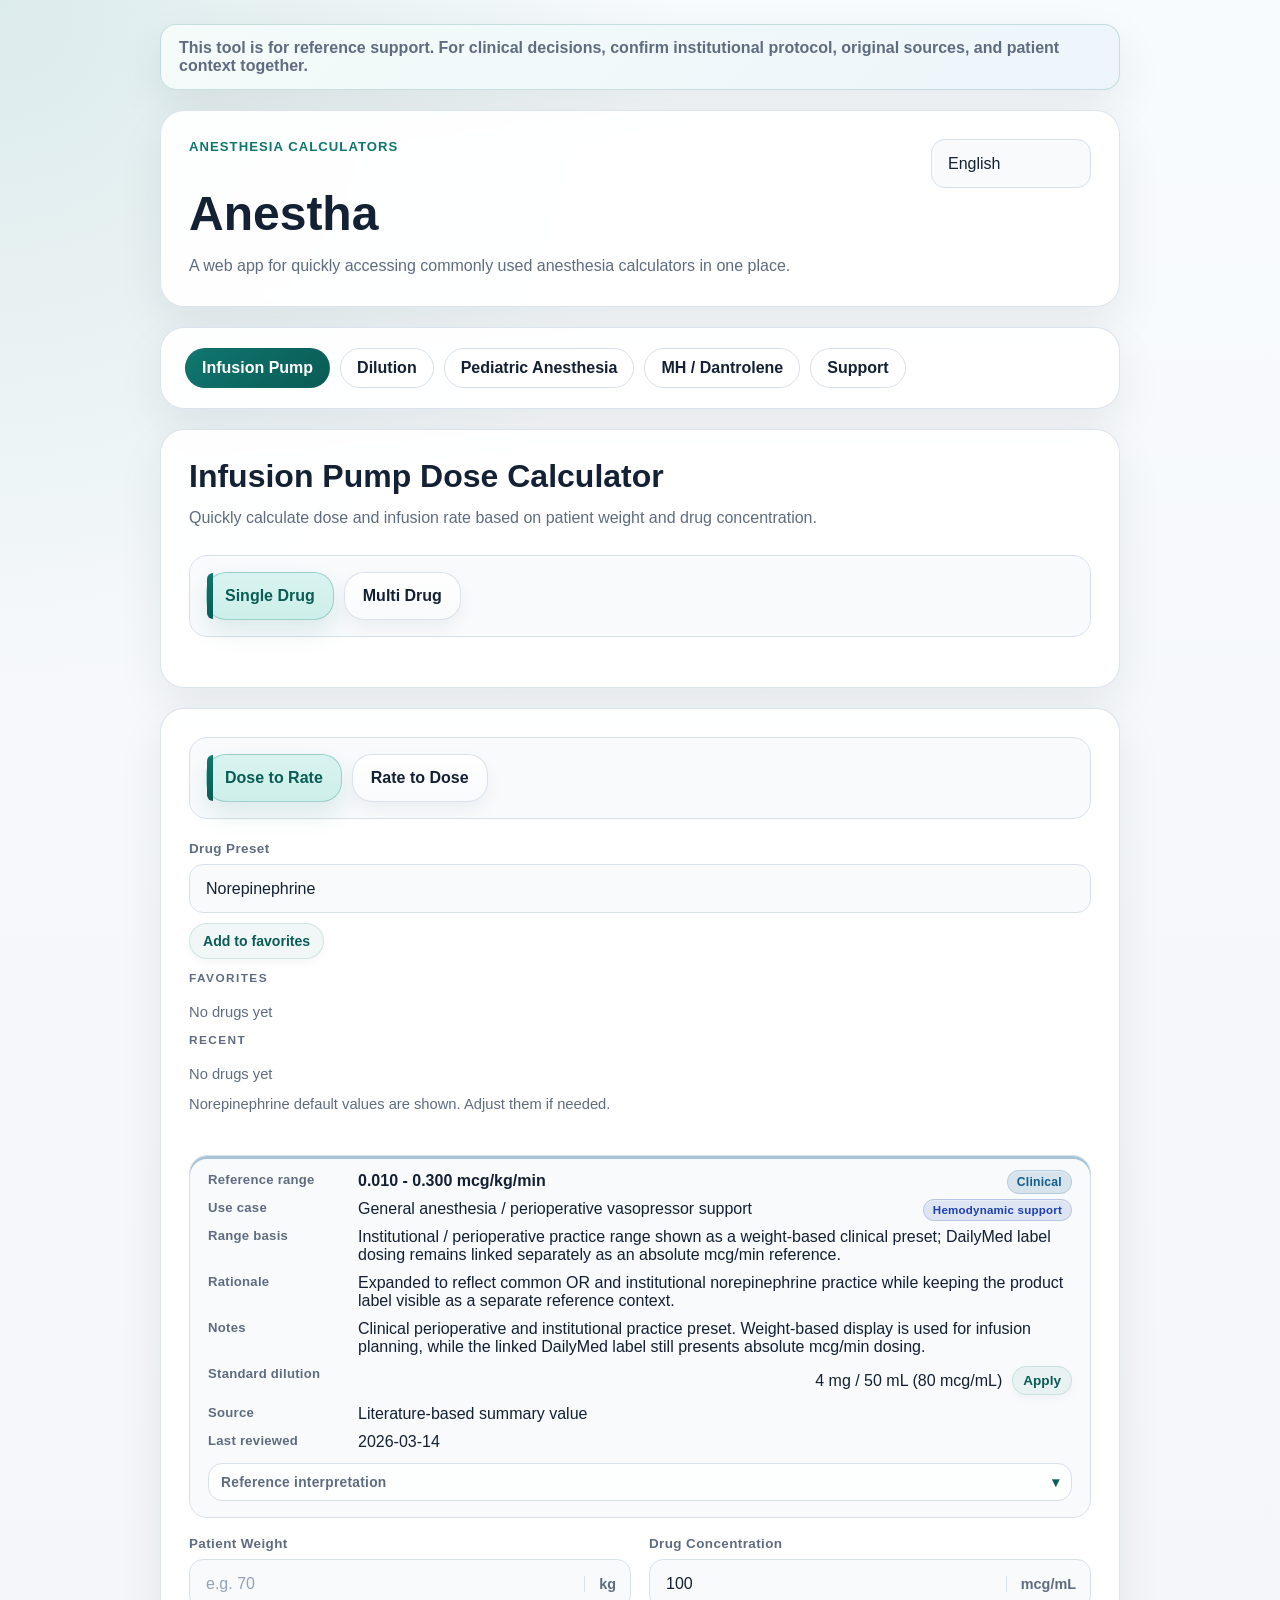
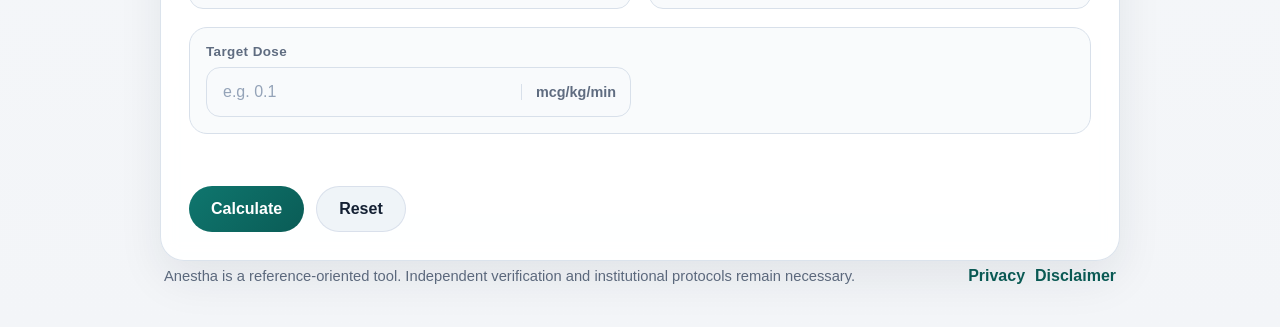
==== index.html @ e487a7f8 "Remove extra calculator labels" ====
<!DOCTYPE html>
<html lang="en">
<head>
  <meta charset="UTF-8">
  <meta name="viewport" content="width=device-width, initial-scale=1.0">
  <title>Anestha</title>
  <link rel="icon" type="image/svg+xml" href="favicon.svg">
  <link rel="apple-touch-icon" href="app-icon.svg">
  <meta name="theme-color" content="#0f766e">
  <meta property="og:title" content="Anestha">
  <meta property="og:description" content="Anesthesia calculators for infusion, dilution, pediatric, and MH quick reference.">
  <meta property="og:type" content="website">
  <meta property="og:image" content="og-image.svg">
  <meta name="twitter:card" content="summary_large_image">
  <meta name="twitter:title" content="Anestha">
  <meta name="twitter:description" content="Anesthesia calculators for infusion, dilution, pediatric, and MH quick reference.">
  <meta name="twitter:image" content="og-image.svg">
  <link rel="stylesheet" href="style.css">
</head>
<body>
  <main class="page">
    <section class="warning-banner" aria-label="중요 고지" data-i18n-aria-label="warning_banner_aria">
      <strong data-i18n="warning_banner_text">이 도구는 참고용입니다. 실제 임상 결정은 기관 프로토콜, 원문 레퍼런스, 환자 상태를 함께 확인해 판단하세요.</strong>
    </section>

    <section class="app-shell">
      <header class="hero">
        <div class="hero-topbar">
          <p class="eyebrow" data-i18n="hero_eyebrow">Anesthesia Calculators</p>
          <div class="language-select-wrap">
            <label class="sr-only" for="language-select">Language</label>
            <div class="select-row language-select-row">
              <select id="language-select" name="language-select" aria-label="Language">
                <option value="en">English</option>
                <option value="ko">Korean</option>
              </select>
            </div>
          </div>
        </div>
        <h1>Anestha</h1>
        <p class="hero-text" data-i18n="hero_text">
          마취과에서 자주 쓰는 계산 도구를 한곳에서 빠르게 확인할 수 있도록 만든 웹앱입니다.
        </p>
      </header>

      <section class="calculator-switcher" aria-label="계산기 선택" data-i18n-aria-label="calculator_switcher_aria">
        <div class="calculator-tabs" role="tablist" aria-label="계산기 목록" data-i18n-aria-label="calculator_tablist_aria">
          <button
            type="button"
            class="calculator-tab is-active"
            id="tab-infusion"
            data-calculator-tab="infusion"
            role="tab"
            aria-selected="true"
            aria-controls="calculator-infusion"
          >
            <span data-i18n="tab_infusion">Infusion Pump</span>
          </button>
          <button
            type="button"
            class="calculator-tab"
            id="tab-vasopressor"
            data-calculator-tab="vasopressor"
            role="tab"
            aria-selected="false"
            aria-controls="calculator-vasopressor"
          >
            <span data-i18n="tab_dilution">Dilution</span>
          </button>
          <button
            type="button"
            class="calculator-tab"
            id="tab-pediatric"
            data-calculator-tab="pediatric"
            role="tab"
            aria-selected="false"
            aria-controls="calculator-pediatric"
          >
            <span data-i18n="tab_pediatric">Pediatric Anesthesia</span>
          </button>
          <button
            type="button"
            class="calculator-tab"
            id="tab-dantrolene"
            data-calculator-tab="dantrolene"
            role="tab"
            aria-selected="false"
            aria-controls="calculator-dantrolene"
          >
            <span data-i18n="tab_dantrolene">MH / Dantrolene</span>
          </button>
          <button
            type="button"
            class="calculator-tab"
            id="tab-support"
            data-calculator-tab="support"
            role="tab"
            aria-selected="false"
            aria-controls="calculator-support"
          >
            <span data-i18n="tab_support">Support</span>
          </button>
        </div>
      </section>

      <section
        id="calculator-infusion"
        class="calculator-view"
        data-calculator-view="infusion"
        role="tabpanel"
        aria-labelledby="tab-infusion"
      >
        <section class="calculator-panel">
          <div class="calculator-heading">
            <h2 data-i18n="infusion_heading">Infusion Pump Dose Calculator</h2>
            <p class="calculator-description" data-i18n="infusion_description">
              환자 체중과 약물 농도를 기준으로 dose와 infusion rate를 빠르게 계산합니다.
            </p>
          </div>

          <div class="mode-selector infusion-submode-selector" role="tablist" aria-label="Infusion multi drug mode" data-i18n-aria-label="infusion_view_aria">
            <div class="mode-options">
              <button
                type="button"
                class="mode-option-button is-active"
                data-infusion-view-tab="single-drug"
                role="tab"
                aria-selected="true"
                aria-controls="infusion-view-single-drug"
              >
                <span data-i18n="single_drug">Single Drug</span>
              </button>
              <button
                type="button"
                class="mode-option-button"
                data-infusion-view-tab="workspace"
                role="tab"
                aria-selected="false"
                aria-controls="infusion-view-workspace"
              >
                <span data-i18n="multi_drug">Multi Drug</span>
              </button>
            </div>
          </div>
        </section>

        <section
          id="infusion-view-single-drug"
          class="infusion-view-panel"
          data-infusion-view-panel="single-drug"
          role="tabpanel"
          aria-labelledby="single-drug"
        >
        <section class="calculator-panel">
          <form id="infusion-form" novalidate>
            <div class="mode-selector infusion-submode-selector" role="tablist" aria-label="Infusion Pump mode" data-i18n-aria-label="infusion_mode_aria">
              <div class="mode-options">
                <button
                  type="button"
                  class="mode-option-button is-active"
                  data-infusion-mode-tab="dose-to-rate"
                  role="tab"
                  aria-selected="true"
                  aria-controls="infusion-mode-dose-to-rate"
                >
                  <span data-i18n="dose_to_rate">Dose -> Infusion Rate</span>
                </button>
                <button
                  type="button"
                  class="mode-option-button"
                  data-infusion-mode-tab="rate-to-dose"
                  role="tab"
                  aria-selected="false"
                  aria-controls="infusion-mode-rate-to-dose"
                >
                  <span data-i18n="rate_to_dose">Infusion Rate -> Dose</span>
                </button>
              </div>
            </div>

            <div class="form-stack">
              <div class="drug-selector">
                <label class="field">
                  <span class="field-label" data-i18n="drug_preset">Drug Preset</span>
                  <div class="select-row">
                    <select id="drug-select" name="drug-select">
                      <option value="norepinephrine">Norepinephrine</option>
                      <option value="epinephrine">Epinephrine</option>
                      <option value="phenylephrine">Phenylephrine</option>
                      <option value="vasopressin">Vasopressin</option>
                      <option value="nitroglycerin">Nitroglycerin</option>
                      <option value="dopamine">Dopamine</option>
                      <option value="dobutamine">Dobutamine</option>
                      <option value="milrinone">Milrinone</option>
                      <option value="isoproterenol">Isoproterenol</option>
                      <option value="remifentanil">Remifentanil</option>
                      <option value="propofol">Propofol (TIVA)</option>
                      <option value="esmolol">Esmolol</option>
                      <option value="dexmedetomidine">Dexmedetomidine</option>
                      <option value="remimazolam-induction">Remimazolam (GA induction)</option>
                      <option value="remimazolam-maintenance">Remimazolam (GA maintenance)</option>
                      <option value="custom">Custom drug</option>
                    </select>
                  </div>
                </label>
                <div class="quick-drug-actions">
                  <button type="button" id="favorite-drug-button" class="chip-button chip-button-secondary" data-i18n="add_to_favorites">Add to favorites</button>
                </div>
                <div class="quick-drug-groups">
                  <div class="quick-drug-row">
                    <span class="quick-drug-label" data-i18n="favorites">Favorites</span>
                    <div id="favorite-drugs" class="quick-drug-list"></div>
                  </div>
                  <div class="quick-drug-row">
                    <span class="quick-drug-label" data-i18n="recent">Recent</span>
                    <div id="recent-drugs" class="quick-drug-list"></div>
                  </div>
                </div>
                <p id="drug-help" class="helper-text" data-i18n="drug_help_default">
                  Preset drug를 선택하면 기본 농도와 Reference Dosing Table 값이 자동으로 입력됩니다.
                </p>
              </div>

              <div id="preset-summary" class="preset-summary">
                <div class="preset-summary-row">
                  <span class="preset-summary-label" data-i18n="reference_range">Reference range</span>
                  <span class="preset-summary-value-row">
                    <strong id="reference-range-text">-</strong>
                    <span id="reference-range-badge"></span>
                  </span>
                </div>
                <div class="preset-summary-row">
                  <span class="preset-summary-label" data-i18n="use_case">Use case</span>
                  <span class="preset-summary-value-row">
                    <span id="reference-use-case-text" class="preset-summary-value">-</span>
                    <span id="reference-use-case-badge"></span>
                  </span>
                </div>
                <div class="preset-summary-row">
                  <span class="preset-summary-label" data-i18n="range_basis">Range basis</span>
                  <span id="reference-range-source-text" class="preset-summary-value">-</span>
                </div>
                <div class="preset-summary-row">
                  <span class="preset-summary-label" data-i18n="rationale">Rationale</span>
                  <span id="reference-range-rationale-text" class="preset-summary-value">-</span>
                </div>
                <div id="alternate-use-case-row" class="preset-summary-row hidden">
                  <span class="preset-summary-label" data-i18n="other_use_case">Other use case</span>
                  <span id="alternate-use-case-text" class="preset-summary-value">-</span>
                </div>
                <div class="preset-summary-row">
                  <span class="preset-summary-label" data-i18n="notes">Notes</span>
                  <span id="drug-notes-text" class="preset-summary-value">-</span>
                </div>
                <div class="preset-summary-row">
                  <span class="preset-summary-label" data-i18n="standard_dilution">Standard dilution</span>
                  <span class="preset-summary-action">
                    <span id="drug-dilution-text" class="preset-summary-value">-</span>
                    <button type="button" id="drug-dilution-button" class="chip-button chip-button-secondary chip-button-small" data-i18n="apply">Apply</button>
                  </span>
                </div>
                <div class="preset-summary-row">
                  <span class="preset-summary-label" data-i18n="source">Source</span>
                  <span id="drug-source-text" class="preset-summary-value">-</span>
                </div>
                <div class="preset-summary-row">
                  <span class="preset-summary-label" data-i18n="last_reviewed">Last reviewed</span>
                  <span id="drug-last-reviewed-text" class="preset-summary-value">-</span>
                </div>
                <details class="context-disclosure">
                  <summary class="context-disclosure-summary" data-i18n="view_reference_interpretation">Reference interpretation</summary>
                  <div class="context-disclosure-content">
                    <p class="reference-note" data-i18n="infusion_reference_note">
                      Reference range는 계산 편의를 위한 preset입니다. Label, Clinical, Study-specific는 서로 다른 맥락의 자료일 수 있으므로 절대적 표준 처방으로 해석하지 말고, 기관 프로토콜과 원문 레퍼런스를 함께 확인해야 합니다.
                    </p>
                  </div>
                </details>
              </div>

              <div id="custom-drug-fields" class="form-grid hidden">
                <label class="field">
                  <span class="field-label" data-i18n="custom_drug_name">Custom Drug Name</span>
                  <div class="input-row">
                    <input id="custom-drug-name" name="custom-drug-name" type="text" placeholder="예: Nicardipine" data-i18n-placeholder="placeholder_custom_drug_name">
                  </div>
                </label>
                <label class="field">
                  <span class="field-label" data-i18n="custom_notes">Custom Notes</span>
                  <div class="input-row">
                    <input id="custom-drug-notes" name="custom-drug-notes" type="text" placeholder="예: 병원 프로토콜에 따라 확인" data-i18n-placeholder="placeholder_custom_notes">
                  </div>
                </label>
              </div>

              <div class="form-grid">
                <label class="field">
                  <span class="field-label" data-i18n="patient_weight">Patient Weight</span>
                  <div class="input-row">
                    <input id="weight" name="weight" type="number" inputmode="decimal" step="any" placeholder="예: 70" data-i18n-placeholder="placeholder_weight">
                    <span class="unit">kg</span>
                  </div>
                </label>

                <label class="field">
                  <span class="field-label" data-i18n="drug_concentration">Drug Concentration</span>
                  <div class="input-row">
                    <input id="concentration" name="concentration" type="number" inputmode="decimal" step="any" placeholder="예: 100" data-i18n-placeholder="placeholder_concentration">
                    <span id="concentration-unit-label" class="unit">mcg/mL</span>
                  </div>
                </label>
              </div>

              <div class="mode-panels">
                <section
                  id="infusion-mode-dose-to-rate"
                  class="submode-panel"
                  data-infusion-mode-panel="dose-to-rate"
                  role="tabpanel"
                  aria-labelledby="dose-to-rate"
                >
                  <div class="form-grid">
                    <label class="field">
                      <span class="field-label" data-i18n="target_dose">Target Dose</span>
                      <div class="input-row">
                        <input id="target-dose" name="target-dose" type="number" inputmode="decimal" step="any" placeholder="예: 0.1" data-i18n-placeholder="placeholder_target_dose">
                        <span id="dose-unit-label" class="unit">mcg/kg/min</span>
                        <select id="nitroglycerin-dose-view" name="nitroglycerin-dose-view" class="unit-select hidden">
                          <option value="mcg/min">mcg/min</option>
                          <option value="mcg/kg/min">mcg/kg/min</option>
                        </select>
                      </div>
                      <p id="nitroglycerin-dose-view-help" class="helper-text hidden" data-i18n="nitroglycerin_unit_help">
                        Nitroglycerin keeps the label-style default in mcg/min. Weight-based view is available for clinical convenience.
                      </p>
                    </label>
                  </div>
                </section>

                <section
                  id="infusion-mode-rate-to-dose"
                  class="submode-panel hidden"
                  data-infusion-mode-panel="rate-to-dose"
                  role="tabpanel"
                  aria-labelledby="rate-to-dose"
                >
                  <div class="form-grid">
                    <label class="field">
                      <span class="field-label" data-i18n="pump_rate">Pump Rate</span>
                      <div class="input-row">
                        <input id="pump-rate" name="pump-rate" type="number" inputmode="decimal" step="any" placeholder="예: 4.5" data-i18n-placeholder="placeholder_pump_rate">
                        <span class="unit">mL/hr</span>
                      </div>
                    </label>
                  </div>
                </section>

                <section
                  id="infusion-mode-reference-table"
                  class="submode-panel hidden"
                  data-infusion-mode-panel="reference-table"
                  role="tabpanel"
                  aria-labelledby="reference-table"
                >
                  <div class="form-grid">
                    <label class="field field-full">
                      <span class="field-label" data-i18n="reference_dose_list">Reference Dose List</span>
                      <div class="input-row">
                        <input id="reference-dose-list" name="reference-dose-list" type="text" placeholder="예: 0.02, 0.05, 0.1, 0.2, 0.3" data-i18n-placeholder="placeholder_reference_dose_list">
                      </div>
                    </label>
                  </div>
                  <p class="helper-text" data-i18n="reference_dose_list_help">
                    쉼표로 구분해 dose 값을 입력하세요. 이 값들은 참고용이며 병원별 관행에 따라 달라질 수 있습니다.
                  </p>
                </section>
              </div>
            </div>

            <p id="error-message" class="error-message" role="alert" aria-live="polite"></p>

            <div class="actions">
              <button type="submit" class="btn btn-primary" data-i18n="calculate">Calculate</button>
              <button type="button" id="reset-button" class="btn btn-secondary" data-i18n="reset">Reset</button>
            </div>
          </form>
        </section>

        <section id="result-card" class="result-card hidden" aria-live="polite">
          <div class="result-label-row">
            <p id="result-label" class="result-label" data-i18n="result_label_calc">Calculation Result</p>
            <span id="result-range-badge"></span>
          </div>
          <div class="result-label-row result-use-case-row">
            <p id="result-use-case-text" class="result-use-case-text">-</p>
            <span id="result-use-case-badge"></span>
          </div>
          <h2 id="primary-result">0.00 mL/hr</h2>
          <div class="pump-setting">
            <p id="secondary-result-label" class="pump-setting-label" data-i18n="supporting_information">Supporting information</p>
            <p id="secondary-result" class="pump-setting-range">-</p>
          </div>
          <p id="concentration-result" class="concentration-result"></p>

          <div class="calculation-details">
            <h3 data-i18n="calculation_details">Calculation Details</h3>
            <p id="concentration-explanation"></p>
            <p id="rate-explanation"></p>
          </div>

          <div class="reference-panel">
            <p class="preset-summary-label" data-i18n="references">References</p>
            <ul id="infusion-reference-list" class="reference-list"></ul>
            <details class="context-disclosure context-disclosure-compact">
              <summary class="context-disclosure-summary" data-i18n="view_reference_checklist">How to verify references</summary>
              <div class="context-disclosure-content">
                <p class="helper-text" data-i18n="current_references_verified">You can open each reference link and review the original source directly.</p>
                <p class="reference-note" data-i18n="infusion_reference_note">
                  Label은 허가사항 기반 자료이고, Clinical과 Study-specific은 마취 관행 또는 특정 연구 상황을 요약한 자료입니다. 앱이 제시하는 범위는 절대적 표준 처방이 아니라 참고값이므로, 실제 사용 전 기관 프로토콜과 원문 레퍼런스를 함께 확인해야 합니다.
                </p>
              </div>
            </details>
          </div>

          <div id="reference-table-card" class="reference-table-card hidden">
            <div class="reference-table-header">
              <div>
                <p class="result-label" data-i18n="reference_dosing_table">Reference Dosing Table</p>
                <p id="reference-table-caption" class="helper-text">-</p>
              </div>
            </div>
            <div class="reference-table-wrap">
              <table class="reference-table">
                <thead>
                  <tr>
                    <th scope="col" data-i18n="dose">Dose</th>
                    <th scope="col" data-i18n="infusion_rate">Infusion Rate</th>
                  </tr>
                </thead>
                <tbody id="reference-table-body"></tbody>
              </table>
            </div>
            <details class="context-disclosure context-disclosure-compact">
              <summary class="context-disclosure-summary" data-i18n="view_reference_table_note">Reference table note</summary>
              <div class="context-disclosure-content">
                <p class="reference-note">
                  <span data-i18n="reference_table_info_only">Reference Dosing Table is informational only. Verify with institutional protocols.</span>
                </p>
              </div>
            </details>
          </div>

          <p id="result-warning" class="result-warning">
            계산 결과는 참고용입니다. 실제 사용 전 반드시 별도로 검증해야 합니다.
          </p>
        </section>
        </section>

        <section
          id="infusion-view-workspace"
          class="infusion-view-panel hidden"
          data-infusion-view-panel="workspace"
          role="tabpanel"
          aria-labelledby="workspace"
        >
        <section class="calculator-panel">
          <div class="calculator-heading">
            <p class="calculator-kicker" data-i18n="workflow_preview">Workflow Preview</p>
            <h2 data-i18n="multi_drug_heading">Multi Drug Infusion</h2>
            <p class="calculator-description" data-i18n="multi_drug_description">
              한 환자에서 여러 infusion drug를 같은 화면에 쌓아 보는 multi-drug 화면입니다. 각 card는 shared weight를 사용할 수 있지만 계산은 서로 독립적으로 수행됩니다.
            </p>
            <details class="context-disclosure context-disclosure-compact">
              <summary class="context-disclosure-summary" data-i18n="view_multi_drug_caution">Multi Drug caution</summary>
              <div class="context-disclosure-content">
                <p class="reference-note" data-i18n="multi_drug_note">
                  Multi Drug cards do not assess drug-drug interactions, compatibility, or combined clinical effects.
                </p>
              </div>
            </details>
          </div>

          <div class="workspace-toolbar">
            <label class="field">
              <span class="field-label" data-i18n="shared_patient_weight">Shared Patient Weight</span>
              <div class="input-row">
                <input id="workspace-shared-weight" name="workspace-shared-weight" type="number" inputmode="decimal" step="any" placeholder="예: 70" data-i18n-placeholder="placeholder_weight">
                <span class="unit">kg</span>
              </div>
            </label>
          </div>

          <div class="workspace-toolbar">
            <label class="field">
              <span class="field-label" data-i18n="template_name">Template Name</span>
              <div class="input-row">
                <input id="workspace-template-name" name="workspace-template-name" type="text" placeholder="예: Open Heart Surgery" data-i18n-placeholder="placeholder_template_name">
              </div>
            </label>

            <label class="field">
              <span class="field-label" data-i18n="template_note_optional">Note / Use Case (optional)</span>
              <div class="input-row">
                <input id="workspace-template-note" name="workspace-template-note" type="text" placeholder="예: Routine TIVA 셋업" data-i18n-placeholder="placeholder_template_note">
              </div>
            </label>

            <label class="field">
              <span class="field-label" data-i18n="saved_templates">Saved Templates</span>
              <div class="select-row">
                <select id="workspace-template-select" name="workspace-template-select">
                  <option value="" data-i18n="no_saved_templates">No saved templates</option>
                </select>
              </div>
            </label>

            <div class="quick-drug-actions">
              <button type="button" id="workspace-load-template-button" class="btn btn-secondary" data-i18n="load_template">Load template</button>
              <button type="button" id="workspace-save-template-button" class="btn btn-secondary" data-i18n="save_current_setup">Save current setup</button>
              <button type="button" id="workspace-delete-template-button" class="btn btn-secondary" data-i18n="delete_template">Delete template</button>
            </div>
          </div>

          <p id="workspace-help" class="helper-text" data-i18n="workspace_help">
            Shared weight를 입력하면 각 multi-drug card의 target dose와 Reference Dosing Table이 같은 환자 기준으로 계산됩니다.
          </p>

          <div id="workspace-card-list" class="workspace-card-list" aria-live="polite"></div>

          <div class="actions">
            <button type="button" id="workspace-add-card-button" class="btn btn-secondary" data-i18n="add_drug">+ Add drug</button>
          </div>
        </section>
        </section>
      </section>

      <section
        id="calculator-pediatric"
        class="calculator-view hidden"
        data-calculator-view="pediatric"
        role="tabpanel"
        aria-labelledby="tab-pediatric"
      >
        <section class="calculator-panel">
          <div class="calculator-heading">
            <h2 data-i18n="pediatric_heading">Pediatric Calculator</h2>
            <p class="calculator-description" data-i18n="pediatric_description">
              소아 약물 용량과 airway / ETT reference를 한곳에서 빠르게 확인합니다.
            </p>
          </div>

          <form id="pediatric-form" novalidate>
            <div class="mode-selector infusion-submode-selector" role="tablist" aria-label="Pediatric mode" data-i18n-aria-label="pediatric_mode_aria">
              <p class="mode-title" data-i18n="pediatric_mode">Pediatric Mode</p>
              <div class="mode-options">
                <button
                  type="button"
                  class="mode-option-button is-active"
                  data-pediatric-mode-tab="dosing"
                  role="tab"
                  aria-selected="true"
                  aria-controls="pediatric-mode-dosing"
                >
                  <span data-i18n="dosing">Dosing</span>
                </button>
                <button
                  type="button"
                  class="mode-option-button"
                  data-pediatric-mode-tab="airway"
                  role="tab"
                  aria-selected="false"
                  aria-controls="pediatric-mode-airway"
                >
                  <span data-i18n="airway_ett">Airway / ETT</span>
                </button>
              </div>
            </div>

            <div class="mode-panels">
              <section id="pediatric-mode-dosing" class="form-stack" data-pediatric-mode-panel="dosing">
              <div class="drug-selector">
                <label class="field">
                  <span class="field-label" data-i18n="drug_preset">Drug Preset</span>
                  <div class="select-row">
                    <select id="pediatric-drug-select" name="pediatric-drug-select">
                      <option value="fentanyl">Fentanyl</option>
                      <option value="rocuronium">Rocuronium</option>
                      <option value="sugammadex">Sugammadex</option>
                      <option value="neostigmine">Neostigmine</option>
                      <option value="pyridostigmine">Pyridostigmine</option>
                      <option value="propofol">Propofol</option>
                      <option value="ketamine">Ketamine</option>
                      <option value="thiopental">Thiopental</option>
                      <option value="atropine">Atropine</option>
                      <option value="ondansetron">Ondansetron</option>
                      <option value="dexamethasone">Dexamethasone</option>
                      <option value="custom">Custom drug</option>
                    </select>
                  </div>
                </label>
                <p id="pediatric-drug-help" class="helper-text" data-i18n="pediatric_drug_help_default">
                  Pediatric preset drug를 선택하면 권장 bolus dose range와 예시 농도가 표시됩니다.
                </p>
                <div class="quick-drug-actions">
                  <button type="button" id="pediatric-toggle-unverified-button" class="chip-button chip-button-secondary">
                    <span data-i18n="show_unverified_presets">Show unverified presets</span>
                  </button>
                </div>
              </div>

              <div id="pediatric-custom-fields" class="form-grid hidden">
                <label class="field">
                  <span class="field-label" data-i18n="custom_drug_name">Custom Drug Name</span>
                  <div class="input-row">
                    <input id="pediatric-custom-drug-name" name="pediatric-custom-drug-name" type="text" placeholder="예: Glycopyrrolate" data-i18n-placeholder="placeholder_pediatric_custom_drug_name">
                  </div>
                </label>

                <label class="field">
                  <span class="field-label" data-i18n="custom_notes">Custom Notes</span>
                  <div class="input-row">
                    <input id="pediatric-custom-drug-notes" name="pediatric-custom-drug-notes" type="text" placeholder="예: 병원 프로토콜 기준 참고" data-i18n-placeholder="placeholder_custom_notes">
                  </div>
                </label>

                <label class="field">
                  <span class="field-label" data-i18n="min_dose_per_kg">Min Dose per kg</span>
                  <div class="input-row">
                    <input id="pediatric-min-dose-per-kg" name="pediatric-min-dose-per-kg" type="number" inputmode="decimal" step="any" placeholder="예: 0.01">
                  </div>
                </label>

                <label class="field">
                  <span class="field-label" data-i18n="max_dose_per_kg">Max Dose per kg</span>
                  <div class="input-row">
                    <input id="pediatric-max-dose-per-kg" name="pediatric-max-dose-per-kg" type="number" inputmode="decimal" step="any" placeholder="예: 0.02">
                  </div>
                </label>

                <label class="field">
                  <span class="field-label" data-i18n="dose_unit">Dose Unit</span>
                  <div class="select-row">
                    <select id="pediatric-dose-unit" name="pediatric-dose-unit">
                      <option value="mg/kg">mg/kg</option>
                      <option value="mcg/kg">mcg/kg</option>
                    </select>
                  </div>
                </label>

                <label class="field">
                  <span class="field-label" data-i18n="concentration_unit">Concentration Unit</span>
                  <div class="select-row">
                    <select id="pediatric-concentration-unit" name="pediatric-concentration-unit">
                      <option value="mg/mL">mg/mL</option>
                      <option value="mcg/mL">mcg/mL</option>
                    </select>
                  </div>
                </label>

                <label class="field">
                  <span class="field-label" data-i18n="optional_max_total_dose">Optional Max Total Dose</span>
                  <div class="input-row">
                    <input id="pediatric-max-total-dose" name="pediatric-max-total-dose" type="number" inputmode="decimal" step="any" placeholder="예: 4">
                  </div>
                </label>

                <div class="quick-drug-actions">
                  <button type="button" id="pediatric-save-custom-button" class="chip-button chip-button-secondary" data-i18n="save_custom_drug">Save custom drug</button>
                  <button type="button" id="pediatric-delete-custom-button" class="chip-button chip-button-secondary hidden" data-i18n="delete_saved_drug">Delete saved drug</button>
                </div>
                <p id="pediatric-custom-save-help" class="helper-text">
                  <span data-i18n="save_custom_drug_help">Save custom drug를 누르면 현재 입력값이 로컬에 저장됩니다.</span>
                </p>
              </div>

              <div id="pediatric-preset-summary" class="preset-summary">
                <div class="preset-summary-row">
                  <span class="preset-summary-label" data-i18n="recommended_range">Recommended range</span>
                  <strong id="pediatric-range-text">-</strong>
                </div>
                <div class="preset-summary-row">
                  <span class="preset-summary-label" data-i18n="age_specific_note">Age-specific note</span>
                  <span id="pediatric-age-note-text" class="preset-summary-value">-</span>
                </div>
                <div class="preset-summary-row">
                  <span class="preset-summary-label" data-i18n="concentration">Concentration</span>
                  <span id="pediatric-concentration-text" class="preset-summary-value">-</span>
                </div>
                <div class="preset-summary-row">
                  <span class="preset-summary-label" data-i18n="verification">Verification</span>
                  <span id="pediatric-verification-text" class="preset-summary-value">-</span>
                </div>
                <div class="preset-summary-row">
                  <span class="preset-summary-label" data-i18n="notes">Notes</span>
                  <span id="pediatric-notes-text" class="preset-summary-value">-</span>
                </div>
                <details class="context-disclosure context-disclosure-compact">
                  <summary class="context-disclosure-summary" data-i18n="view_pediatric_caution">Pediatric caution</summary>
                  <div class="context-disclosure-content">
                    <p class="reference-note" data-i18n="pediatric_reference_note">
                      Pediatric dosing presets are examples only. Verify with institutional protocols and current references.
                    </p>
                  </div>
                </details>
              </div>

              <div class="form-grid">
                <label class="field">
                  <span class="field-label" data-i18n="patient_weight">Patient Weight</span>
                  <div class="input-row">
                    <input id="pediatric-weight" name="pediatric-weight" type="number" inputmode="decimal" step="any" placeholder="예: 12" data-i18n-placeholder="placeholder_pediatric_weight">
                    <span class="unit">kg</span>
                  </div>
                </label>

                <label class="field">
                  <span class="field-label" data-i18n="age_group">Age Group</span>
                  <div class="select-row">
                    <select id="pediatric-age-group" name="pediatric-age-group">
                      <option value="neonate">Neonate</option>
                      <option value="infant">Infant</option>
                      <option value="child" selected>Child</option>
                      <option value="adolescent">Adolescent</option>
                    </select>
                  </div>
                </label>

                <label class="field">
                  <span class="field-label" data-i18n="drug_concentration">Drug Concentration</span>
                  <div class="input-row">
                    <input id="pediatric-concentration" name="pediatric-concentration" type="number" inputmode="decimal" step="any" placeholder="예: 50" data-i18n-placeholder="placeholder_pediatric_concentration">
                    <span id="pediatric-concentration-unit-label" class="unit">mcg/mL</span>
                  </div>
                </label>
              </div>

              <details class="context-disclosure context-disclosure-compact">
                <summary class="context-disclosure-summary" data-i18n="view_age_adjustment_caution">Age adjustment caution</summary>
                <div class="context-disclosure-content">
                  <p id="pediatric-age-warning" class="reference-note">
                    Weight-based estimate only. Neonates, infants, and selected drugs may require age-specific adjustment.
                  </p>
                </div>
              </details>
              </section>

              <section id="pediatric-mode-airway" class="form-stack hidden" data-pediatric-mode-panel="airway">
                <div class="preset-summary">
                  <div class="preset-summary-row">
                    <span class="preset-summary-label" data-i18n="reference_guides">Reference guides</span>
                    <strong data-i18n="equipment_selection_support">Equipment selection support</strong>
                  </div>
                  <div class="preset-summary-row">
                    <span class="preset-summary-label">ETT</span>
                    <span class="preset-summary-value" data-i18n="ett_age_based_size_depth">Age-based size and oral depth estimate</span>
                  </div>
                  <div class="preset-summary-row">
                    <span class="preset-summary-label" data-i18n="other_airway_tools">Other airway tools</span>
                    <span class="preset-summary-value" data-i18n="airway_tools_reference_guides">Supraglottic, oral airway, nasal airway, laryngoscope, face mask reference guides</span>
                  </div>
                  <details class="context-disclosure context-disclosure-compact">
                    <summary class="context-disclosure-summary" data-i18n="view_airway_caution">Airway caution</summary>
                    <div class="context-disclosure-content">
                      <p class="reference-note">
                        <span data-i18n="airway_equipment_reference_note">Airway equipment guidance is for reference only. Verify fit, anatomy, device availability, and local practice.</span>
                      </p>
                    </div>
                  </details>
                </div>

                <div class="form-grid">
                  <label class="field">
                    <span class="field-label" data-i18n="age">Age</span>
                    <div class="input-row">
                      <input id="pediatric-airway-age-years" name="pediatric-airway-age-years" type="number" inputmode="decimal" step="any" placeholder="예: 4">
                      <span class="unit">yr</span>
                    </div>
                  </label>

                  <label class="field">
                    <span class="field-label" data-i18n="weight_optional">Weight (optional)</span>
                    <div class="input-row">
                      <input id="pediatric-airway-weight" name="pediatric-airway-weight" type="number" inputmode="decimal" step="any" placeholder="예: 16">
                      <span class="unit">kg</span>
                    </div>
                  </label>

                  <label class="field">
                    <span class="field-label" data-i18n="device_category">Device Category</span>
                    <div class="select-row">
                      <select id="pediatric-airway-device-category" name="pediatric-airway-device-category">
                        <option value="ett">ETT</option>
                        <option value="supraglottic">Supraglottic Airway</option>
                        <option value="oral-airway">Oral Airway</option>
                        <option value="nasal-airway">Nasal Airway</option>
                        <option value="laryngoscope">Laryngoscope</option>
                        <option value="face-mask">Face Mask</option>
                      </select>
                    </div>
                  </label>

                  <label id="pediatric-airway-device-model-field" class="field hidden">
                    <span class="field-label" data-i18n="device_model">Device Model</span>
                    <div class="select-row">
                      <select id="pediatric-airway-device-model" name="pediatric-airway-device-model">
                        <option value="i-gel">i-gel</option>
                        <option value="lma-supreme">LMA Supreme</option>
                      </select>
                    </div>
                  </label>
                </div>

                <details class="context-disclosure context-disclosure-compact">
                  <summary class="context-disclosure-summary" data-i18n="view_airway_device_note">Device selection note</summary>
                  <div class="context-disclosure-content">
                    <p id="pediatric-airway-warning" class="reference-note">
                      <span data-i18n="airway_device_select_note">Select an airway device type to see the matching guide. Confirm anatomy, fit, and clinical position before use.</span>
                    </p>
                  </div>
                </details>
              </section>
            </div>

            <p id="pediatric-error-message" class="error-message" role="alert" aria-live="polite"></p>

            <div class="actions">
              <button type="submit" class="btn btn-primary" data-i18n="calculate">Calculate</button>
              <button type="button" id="pediatric-reset-button" class="btn btn-secondary" data-i18n="reset">Reset</button>
            </div>
          </form>
        </section>

        <section id="pediatric-result-card" class="result-card hidden" aria-live="polite">
          <p id="pediatric-result-label" class="result-label" data-i18n="pediatric_dosing_result">Pediatric Dosing Result</p>
          <h2 id="pediatric-primary-result">0.00 - 0.00</h2>
          <div class="pump-setting">
            <p id="pediatric-secondary-result-label" class="pump-setting-label" data-i18n="calculated_dose_range">Calculated dose range</p>
            <p id="pediatric-secondary-result" class="pump-setting-range">-</p>
          </div>
          <p id="pediatric-concentration-result" class="concentration-result"></p>

          <div class="calculation-details">
            <h3 data-i18n="calculation_details">Calculation Details</h3>
            <p id="pediatric-dose-explanation"></p>
            <p id="pediatric-volume-explanation"></p>
          </div>

          <div class="reference-panel">
            <p class="preset-summary-label" data-i18n="references">References</p>
            <ul id="pediatric-dose-reference-list" class="reference-list"></ul>
            <details class="context-disclosure context-disclosure-compact">
              <summary class="context-disclosure-summary" data-i18n="view_reference_checklist">How to verify references</summary>
              <div class="context-disclosure-content">
                <p class="helper-text" data-i18n="pediatric_dosing_audit_note">Pediatric dosing presets are reference-only. Verify with your institutional protocol and current sources before use.</p>
              </div>
            </details>
          </div>

          <p id="pediatric-result-warning" class="result-warning" data-i18n="pediatric_result_warning_default">
            Pediatric dosing examples are for reference only. Verify before clinical use.
          </p>
        </section>

        <section id="pediatric-airway-result-card" class="result-card hidden" aria-live="polite">
          <p class="result-label" data-i18n="pediatric_airway_result">Pediatric Airway / ETT Result</p>
          <h2 id="pediatric-airway-primary-result">-</h2>
          <div class="pump-setting">
            <p id="pediatric-airway-secondary-label" class="pump-setting-label" data-i18n="estimated_oral_depth">Estimated oral depth (from lip)</p>
            <p id="pediatric-airway-secondary-result" class="pump-setting-range">-</p>
          </div>
          <p id="pediatric-airway-context" class="concentration-result"></p>
          <p id="pediatric-airway-device-result" class="concentration-result"></p>

          <div class="calculation-details">
            <h3 data-i18n="calculation_details">Calculation Details</h3>
            <p id="pediatric-airway-size-explanation"></p>
            <p id="pediatric-airway-depth-explanation"></p>
          </div>

          <div class="reference-panel">
            <p class="preset-summary-label" data-i18n="references">References</p>
            <ul id="pediatric-airway-reference-list" class="reference-list"></ul>
            <details class="context-disclosure context-disclosure-compact">
              <summary class="context-disclosure-summary" data-i18n="view_reference_checklist">How to verify references</summary>
              <div class="context-disclosure-content">
                <p class="helper-text" data-i18n="pediatric_airway_audit_note">Pediatric airway/ETT values are estimate references only. Always confirm size, depth, leak, and position clinically.</p>
              </div>
            </details>
          </div>

          <p id="pediatric-airway-result-warning" class="result-warning">
            Airway estimates are reference formulas only. Confirm tube fit, leak, depth, and position clinically.
          </p>
        </section>
      </section>

      <section
        id="calculator-dantrolene"
        class="calculator-view hidden"
        data-calculator-view="dantrolene"
        role="tabpanel"
        aria-labelledby="tab-dantrolene"
      >
        <section class="calculator-panel">
          <div class="calculator-heading">
            <p class="calculator-kicker" data-i18n="emergency_tool">Emergency Tool</p>
            <h2 data-i18n="dantrolene_heading">Dantrolene / MH Quick Reference</h2>
            <p class="calculator-description" data-i18n="dantrolene_description">
              체중과 제형을 기준으로 MH 초기 용량, 누적 최대 용량, 예상 vial 수를 빠르게 확인합니다.
            </p>
            <details class="context-disclosure context-disclosure-compact">
              <summary class="context-disclosure-summary" data-i18n="view_mh_workflow_note">MH workflow note</summary>
              <div class="context-disclosure-content">
                <p class="reference-note" data-i18n="dantrolene_note">
                  응급 상황에서 빠르게 참고하기 위한 화면입니다. 실제 crisis management workflow, 재투여, cooling, labs, ICU 계획은 별도 MH protocol로 확인해야 합니다.
                </p>
              </div>
            </details>
          </div>

          <form id="dantrolene-form" novalidate>
            <div class="form-stack">
              <div class="preset-summary">
                <div class="preset-summary-row">
                  <span class="preset-summary-label" data-i18n="default_initial_dose">Default initial dose</span>
                  <strong>2.5 mg/kg</strong>
                </div>
                <div class="preset-summary-row">
                  <span class="preset-summary-label" data-i18n="cumulative_max">Cumulative max</span>
                  <span class="preset-summary-value">10 mg/kg</span>
                </div>
                <div class="preset-summary-row">
                  <span class="preset-summary-label" data-i18n="workflow_note">Workflow note</span>
                  <span class="preset-summary-value" data-i18n="dantrolene_workflow_note">Formulation and reconstitution change the number of vials and prep speed.</span>
                </div>
              </div>

              <div class="form-grid">
                <label class="field">
                  <span class="field-label" data-i18n="patient_weight">Patient Weight</span>
                  <div class="input-row">
                    <input id="dantrolene-weight" name="dantrolene-weight" type="number" inputmode="decimal" step="any" placeholder="예: 70" data-i18n-placeholder="placeholder_weight">
                    <span class="unit">kg</span>
                  </div>
                </label>

                <label class="field">
                  <span class="field-label" data-i18n="formulation">Formulation</span>
                  <div class="select-row">
                    <select id="dantrolene-formulation" name="dantrolene-formulation">
                      <option value="standard-20mg">Standard 20 mg vial</option>
                      <option value="ryanodex-250mg">RYANODEX 250 mg vial</option>
                    </select>
                  </div>
                </label>

                <label class="field">
                  <span class="field-label" data-i18n="initial_dose_target">Initial dose target</span>
                  <div class="input-row">
                    <input id="dantrolene-initial-dose" name="dantrolene-initial-dose" type="number" inputmode="decimal" step="any" placeholder="예: 2.5" data-i18n-placeholder="placeholder_initial_dose">
                    <span class="unit">mg/kg</span>
                  </div>
                </label>
              </div>

              <p id="dantrolene-error-message" class="error-message" role="alert" aria-live="polite"></p>

              <div class="actions">
                <button type="submit" class="btn btn-primary" data-i18n="calculate">Calculate</button>
                <button type="button" id="dantrolene-reset-button" class="btn btn-secondary" data-i18n="reset">Reset</button>
              </div>
            </div>
          </form>
        </section>

        <section id="dantrolene-result-card" class="result-card hidden" aria-live="polite">
          <p class="result-label" data-i18n="dose_target">Dose Target</p>
          <h2 id="dantrolene-primary-result">0 mg</h2>
          <div class="pump-setting">
            <p class="pump-setting-label" data-i18n="maximum_cumulative_dose">Maximum cumulative dose</p>
            <p id="dantrolene-secondary-result" class="pump-setting-range">-</p>
          </div>
          <p id="dantrolene-context" class="concentration-result"></p>

          <div class="result-summary-grid">
            <div class="result-summary-item">
              <p class="pump-setting-label" data-i18n="initial_vials_needed">Initial vials needed</p>
              <p id="dantrolene-initial-vials" class="pump-setting-range">-</p>
            </div>
            <div class="result-summary-item">
              <p class="pump-setting-label" data-i18n="max_vials_at_10mgkg">Max vials at 10 mg/kg</p>
              <p id="dantrolene-max-vials" class="pump-setting-range">-</p>
            </div>
          </div>

          <div class="calculation-details">
            <h3 data-i18n="preparation">Preparation</h3>
            <p id="dantrolene-vial-explanation"></p>
            <p id="dantrolene-reconstitution-explanation"></p>
          </div>

          <div class="calculation-details">
            <h3 data-i18n="mh_quick_guide">MH Quick Guide</h3>
            <p id="dantrolene-initial-guide"></p>
            <p id="dantrolene-repeat-guide"></p>
            <p id="dantrolene-maintenance-guide"></p>
          </div>

          <div class="reference-panel">
            <p class="preset-summary-label" data-i18n="references">References</p>
            <ul id="dantrolene-reference-list" class="reference-list"></ul>
          </div>

          <p id="dantrolene-result-warning" class="result-warning" data-i18n="dantrolene_result_warning_default">
            Verify institutional MH protocol, redosing plan, and emergency workflow.
          </p>
        </section>
      </section>

      <section
        id="calculator-support"
        class="calculator-view hidden"
        data-calculator-view="support"
        role="tabpanel"
        aria-labelledby="tab-support"
      >
        <section class="calculator-panel">
          <div class="calculator-heading">
            <p class="calculator-kicker" data-i18n="support_kicker">Support</p>
            <h2 data-i18n="support_heading">Support Anestha</h2>
            <p class="calculator-description" data-i18n="support_description">
              업데이트 지원과 feedback 채널을 한곳에서 확인할 수 있습니다.
            </p>
          </div>

          <div class="support-grid">
            <section id="support-donate-card" class="support-card hidden" aria-labelledby="support-donate-heading">
              <p class="support-card-kicker" data-i18n="support_donate_kicker">Support</p>
              <h3 id="support-donate-heading" data-i18n="support_donate_heading">Support ongoing updates</h3>
              <p class="support-card-description" data-i18n="support_donate_description">
                이 앱이 도움이 되었다면 업데이트와 유지보수를 위한 support를 보낼 수 있습니다.
              </p>
              <div class="feedback-bar-links support-link-group">
                <a id="support-toss-link" class="feedback-link-chip" href="#" target="_blank" rel="noreferrer noopener" data-i18n="support_toss">Support via Toss</a>
                <a id="support-kofi-link" class="feedback-link-chip" href="#" target="_blank" rel="noreferrer noopener" data-i18n="support_kofi">Support via Ko-fi</a>
              </div>
              <p class="helper-text" data-i18n="support_donate_note">
                Toss 또는 Ko-fi 중 편한 경로로 ongoing updates를 support할 수 있습니다.
              </p>
            </section>

            <section class="support-card" aria-labelledby="support-feedback-heading">
              <p class="support-card-kicker" data-i18n="feedback_kicker">Feedback</p>
              <h3 id="support-feedback-heading" data-i18n="feedback_heading">Send Feedback</h3>
              <p class="support-card-description" data-i18n="feedback_support_description">
                bug, reference issue, usability suggestion을 이곳에서 바로 보낼 수 있습니다.
              </p>
              <div class="feedback-bar-links support-link-group">
                <a id="feedback-general-link" class="feedback-link-chip" href="#" target="_blank" rel="noreferrer noopener" data-i18n="feedback_general">General feedback</a>
                <a id="feedback-reference-link" class="feedback-link-chip" href="#" target="_blank" rel="noreferrer noopener" data-i18n="feedback_reference">Report reference issue</a>
                <a id="feedback-bug-link" class="feedback-link-chip" href="#" target="_blank" rel="noreferrer noopener" data-i18n="feedback_bug">Report bug</a>
              </div>
            </section>
          </div>

          <div class="support-legal">
            <p class="helper-text" data-i18n="support_legal_note">
              앱 사용 범위와 로컬 저장 항목은 Privacy / Disclaimer에서 확인할 수 있습니다.
            </p>
            <div class="feedback-bar-links support-link-group">
              <a class="feedback-link-chip" href="privacy.html" data-i18n="privacy_page_link">Privacy</a>
              <a class="feedback-link-chip" href="disclaimer.html" data-i18n="disclaimer_page_link">Disclaimer</a>
            </div>
          </div>
        </section>
      </section>

    <section
        id="calculator-vasopressor"
        class="calculator-view hidden"
        data-calculator-view="vasopressor"
        role="tabpanel"
        aria-labelledby="tab-vasopressor"
      >
        <section class="calculator-panel">
          <div class="calculator-heading">
            <h2 data-i18n="dilution_heading">Drug Dilution Calculator</h2>
            <p class="calculator-description" data-i18n="dilution_description">
              원액(Stock) 약물로 원하는 농도를 만들거나, 믹스한 약물의 최종 농도를 역산(Reverse)합니다.
            </p>
          </div>

          <form id="dilution-form" novalidate>
            <div class="form-stack">
              <div class="mode-selector" role="tablist" aria-label="Dilution mode selection" data-i18n-aria-label="dilution_mode_aria">
                <button
                  type="button"
                  class="mode-option-button is-active"
                  data-dilution-mode-tab="target-to-mix"
                  role="tab"
                  aria-selected="true"
                  aria-controls="dilution-mode-target"
                >
                  <span data-i18n="target_conc_to_mix">Target Conc. -> Mix</span>
                </button>
                <button
                  type="button"
                  class="mode-option-button"
                  data-dilution-mode-tab="mix-to-conc"
                  role="tab"
                  aria-selected="false"
                  aria-controls="dilution-mode-reverse"
                >
                  <span data-i18n="mix_vol_to_final_conc">Mix Vol. -> Final Conc.</span>
                </button>
              </div>

              <div class="mode-panels">
                <section id="dilution-mode-target" data-dilution-mode-panel="target-to-mix">
                  <div class="form-grid">
                    <label class="field">
                      <span class="field-label" data-i18n="target_concentration">Target Concentration</span>
                  <div class="input-row">
                    <input id="dilution-target-concentration" name="dilution-target-concentration" type="number" inputmode="decimal" step="any" placeholder="예: 10">
                    <div class="select-row input-suffix-select">
                      <select id="dilution-target-unit" name="dilution-target-unit">
                        <option value="mcg">mcg/mL</option>
                        <option value="mg">mg/mL</option>
                      </select>
                    </div>
                  </div>
                </label>

                <label class="field">
                  <span class="field-label" data-i18n="final_volume_total">Final Volume (Total)</span>
                  <div class="input-row">
                    <input id="dilution-final-volume" name="dilution-final-volume" type="number" inputmode="decimal" step="any" placeholder="예: 50">
                    <span class="unit">mL</span>
                  </div>
                </label>

                <div class="divider"></div>

                <label class="field">
                  <span class="field-label" data-i18n="drug_stock_concentration">Drug Stock Concentration</span>
                  <div class="input-row">
                    <input id="dilution-stock-concentration" name="dilution-stock-concentration" type="number" inputmode="decimal" step="any" placeholder="예: 1">
                    <div class="select-row input-suffix-select">
                      <select id="dilution-stock-unit" name="dilution-stock-unit">
                        <option value="mg">mg/mL</option>
                        <option value="mcg">mcg/mL</option>
                      </select>
                    </div>
                  </div>
                </label>
              </div>
            </section>

            <section id="dilution-mode-reverse" data-dilution-mode-panel="mix-to-conc" class="hidden">
              <div class="form-grid">
                <label class="field">
                  <span class="field-label" data-i18n="total_drug_added">Total Drug Added</span>
                  <div class="input-row">
                    <input id="dilution-reverse-drug-amount" name="dilution-reverse-drug-amount" type="number" inputmode="decimal" step="any" placeholder="예: 50">
                    <div class="select-row input-suffix-select">
                      <select id="dilution-reverse-drug-unit" name="dilution-reverse-drug-unit">
                        <option value="mg">mg</option>
                        <option value="mcg">mcg</option>
                      </select>
                    </div>
                  </div>
                </label>

                <label class="field">
                  <span class="field-label" data-i18n="final_volume_total">Final Volume (Total)</span>
                  <div class="input-row">
                    <input id="dilution-reverse-final-volume" name="dilution-reverse-final-volume" type="number" inputmode="decimal" step="any" placeholder="예: 50">
                    <span class="unit">mL</span>
                  </div>
                </label>
              </div>
            </section>
          </div>

              <p id="dilution-error-message" class="error-message" role="alert" aria-live="polite"></p>

              <div class="actions">
                <button type="submit" class="btn btn-primary" data-i18n="calculate_mix">Calculate Mix</button>
                <button type="button" id="dilution-reset-button" class="btn btn-secondary">Reset</button>
              </div>
            </div>
          </form>
        </section>

        <section id="dilution-result-card" class="result-card hidden" aria-live="polite">
          <p id="dilution-result-label" class="result-label" data-i18n="dilution_result_mix">Mixing Instructions</p>
          <div class="result-summary-grid">
            <div class="result-summary-item" id="dilution-result-box-1">
              <p class="pump-setting-label" id="dilution-result-title-1" data-i18n="dilution_result_draw_volume">Draw Drug Volume</p>
              <h2 id="dilution-result-value-1" style="color: var(--primary); margin-top: 4px;">-</h2>
            </div>
            <div class="result-summary-item" id="dilution-result-box-2">
              <p class="pump-setting-label" id="dilution-result-title-2" data-i18n="dilution_result_add_diluent">Add Diluent (NS/D5W)</p>
              <h2 id="dilution-result-value-2" style="color: var(--primary); margin-top: 4px;">-</h2>
            </div>
          </div>
          
          <div class="calculation-details" style="margin-top: 24px;">
            <h3 id="dilution-summary-heading" data-i18n="dilution_result_summary">Summary</h3>
            <p id="dilution-summary-text"></p>
          </div>

          <p class="result-warning" style="margin-top: 24px;">
            <span data-i18n="dilution_warning_note">Double check all units (mcg vs mg) before mixing. Verify compatibility of the drug with the chosen diluent.</span>
          </p>
        </section>
      </section>

    </section>

    <footer class="app-footer">
      <p class="app-footer-text" data-i18n="footer_reference_note">
        Anestha is a reference-oriented prototype. Independent verification and institutional protocols remain necessary.
      </p>
      <div class="app-footer-links">
        <a href="privacy.html" data-i18n="privacy_page_link">Privacy</a>
        <a href="disclaimer.html" data-i18n="disclaimer_page_link">Disclaimer</a>
      </div>
    </footer>
  </main>

  <script src="script.js"></script>
</body>
</html>
---- style.css ----
:root {
  --bg: #f3f5f8;
  --panel: #ffffff;
  --panel-soft: #f8fafc;
  --text: #142033;
  --muted: #5f6c80;
  --accent: #0f766e;
  --accent-dark: #0a5c56;
  --accent-soft: #d7f3ef;
  --danger: #b42318;
  --danger-soft: #fee4e2;
  --border: #d8e0ea;
  --shadow: 0 18px 45px rgba(20, 32, 51, 0.08);
}

* {
  box-sizing: border-box;
}

body {
  margin: 0;
  font-family: "Segoe UI", Tahoma, Geneva, Verdana, sans-serif;
  background:
    radial-gradient(circle at top left, rgba(15, 118, 110, 0.12), transparent 30%),
    linear-gradient(180deg, #f8fbfd 0%, var(--bg) 100%);
  color: var(--text);
}

.page {
  min-height: 100vh;
  padding: 24px 16px 40px;
}

.warning-banner {
  max-width: 960px;
  margin: 0 auto 20px;
  padding: 14px 18px;
  border: 1px solid rgba(15, 118, 110, 0.2);
  border-radius: 16px;
  background: linear-gradient(135deg, #f4fbf9, #edf5fb);
  color: var(--muted);
  box-shadow: var(--shadow);
}

.warning-banner strong {
  font-weight: 700;
}

.app-shell {
  max-width: 960px;
  margin: 0 auto;
  display: grid;
  gap: 20px;
}

.hero,
.calculator-switcher,
.calculator-panel,
.result-card {
  background: rgba(255, 255, 255, 0.92);
  backdrop-filter: blur(8px);
  border: 1px solid rgba(216, 224, 234, 0.9);
  border-radius: 24px;
  box-shadow: var(--shadow);
}

.hero {
  padding: 28px;
}

.hero-topbar {
  display: flex;
  align-items: flex-start;
  justify-content: space-between;
  gap: 16px;
}

.eyebrow {
  margin: 0 0 10px;
  font-size: 0.82rem;
  font-weight: 700;
  letter-spacing: 0.08em;
  text-transform: uppercase;
  color: var(--accent);
}

.language-select-wrap {
  min-width: 160px;
  margin-left: auto;
  display: flex;
  justify-content: flex-end;
}

.language-select-row {
  min-width: 160px;
  background: rgba(255, 255, 255, 0.92);
}

.sr-only {
  position: absolute;
  width: 1px;
  height: 1px;
  padding: 0;
  margin: -1px;
  overflow: hidden;
  clip: rect(0, 0, 0, 0);
  white-space: nowrap;
  border: 0;
}

.hero h1 {
  margin: 0 0 12px;
  font-size: clamp(1.9rem, 4vw, 3rem);
  line-height: 1.1;
}

.hero-text {
  margin: 0;
  max-width: 680px;
  color: var(--muted);
  line-height: 1.6;
}

.feedback-bar {
  display: grid;
  gap: 10px;
  margin-top: 18px;
  padding-top: 14px;
  border-top: 1px solid var(--border);
}

.feedback-bar-label {
  margin: 0;
  font-size: 0.82rem;
  font-weight: 700;
  letter-spacing: 0.08em;
  text-transform: uppercase;
  color: var(--muted);
}

.feedback-bar-links {
  display: flex;
  flex-wrap: wrap;
  gap: 8px;
}

.feedback-link-chip {
  display: inline-flex;
  align-items: center;
  border: 1px solid var(--border);
  border-radius: 999px;
  padding: 8px 12px;
  background: var(--panel-soft);
  color: var(--text);
  text-decoration: none;
  font-size: 0.92rem;
  font-weight: 700;
}

.feedback-link-chip:hover {
  border-color: rgba(15, 118, 110, 0.3);
  background: var(--accent-soft);
  color: var(--accent-dark);
}

.feedback-status {
  margin-top: 0;
}

.support-grid {
  display: grid;
  grid-template-columns: repeat(2, minmax(0, 1fr));
  gap: 16px;
}

.support-card {
  display: grid;
  gap: 12px;
  padding: 20px;
  border: 1px solid var(--border);
  border-radius: 20px;
  background: rgba(248, 250, 252, 0.88);
}

.support-card-kicker {
  margin: 0;
  font-size: 0.76rem;
  font-weight: 700;
  letter-spacing: 0.12em;
  text-transform: uppercase;
  color: var(--muted);
}

.support-card h3 {
  margin: 0;
  font-size: 1.2rem;
}

.support-card-description {
  margin: 0;
  color: var(--muted);
  line-height: 1.6;
}

.support-link-group {
  margin-top: 2px;
}

.support-legal {
  margin-top: 18px;
  padding-top: 18px;
  border-top: 1px solid var(--border);
}

.app-footer {
  max-width: 960px;
  margin: 4px auto 0;
  display: flex;
  flex-wrap: wrap;
  align-items: center;
  justify-content: space-between;
  gap: 12px;
  padding: 0 4px;
}

.app-footer-text {
  margin: 0;
  color: var(--muted);
  font-size: 0.92rem;
  line-height: 1.5;
}

.app-footer-links {
  display: flex;
  flex-wrap: wrap;
  gap: 10px;
}

.app-footer-links a {
  color: var(--accent-dark);
  text-decoration: none;
  font-weight: 700;
}

.app-footer-links a:hover {
  text-decoration: underline;
}

.btn.is-disabled {
  opacity: 0.55;
  pointer-events: none;
}

.calculator-panel {
  padding: 28px;
}

.calculator-switcher {
  padding: 20px 24px;
}

.switcher-label {
  margin: 0 0 12px;
  font-size: 0.76rem;
  font-weight: 700;
  letter-spacing: 0.12em;
  text-transform: uppercase;
  color: var(--muted);
}

.calculator-tabs {
  display: flex;
  flex-wrap: wrap;
  gap: 10px;
}

.calculator-tab {
  border: 1px solid var(--border);
  border-radius: 999px;
  padding: 10px 16px;
  background: #fff;
  color: var(--text);
  font: inherit;
  font-weight: 700;
  cursor: pointer;
  transition: background 0.18s ease, color 0.18s ease, border-color 0.18s ease, transform 0.18s ease;
}

.calculator-tab:hover {
  transform: translateY(-1px);
}

.calculator-tab.is-active {
  background: linear-gradient(135deg, var(--accent), var(--accent-dark));
  border-color: transparent;
  color: #fff;
}

.calculator-view {
  display: grid;
  gap: 20px;
}

.calculator-heading {
  margin-bottom: 24px;
}

.calculator-kicker {
  margin: 0 0 8px;
  display: inline-flex;
  align-items: center;
  gap: 8px;
  padding: 6px 10px;
  border-radius: 999px;
  background: rgba(15, 118, 110, 0.1);
  border: 1px solid rgba(15, 118, 110, 0.14);
  font-size: 0.74rem;
  font-weight: 700;
  letter-spacing: 0.12em;
  text-transform: uppercase;
  color: var(--accent);
}

.calculator-heading h2 {
  margin: 0 0 10px;
  font-size: clamp(1.4rem, 3vw, 2rem);
}

.calculator-description {
  margin: 0;
  max-width: 700px;
  color: var(--muted);
  line-height: 1.6;
}

.calculator-panel-placeholder {
  min-height: 220px;
  display: flex;
  align-items: center;
}

.form-stack {
  display: grid;
  gap: 18px;
}

.infusion-submode-selector {
  margin-bottom: 18px;
}

.mode-option-button {
  position: relative;
  border: 1px solid rgba(216, 224, 234, 0.92);
  border-radius: 20px;
  padding: 14px 18px;
  background: linear-gradient(180deg, rgba(255, 255, 255, 0.98) 0%, rgba(248, 250, 252, 0.96) 100%);
  color: var(--text);
  font: inherit;
  font-weight: 800;
  cursor: pointer;
  box-shadow: 0 8px 18px rgba(20, 32, 51, 0.05);
  transition: background 0.18s ease, color 0.18s ease, border-color 0.18s ease, transform 0.18s ease, box-shadow 0.18s ease;
}

.mode-option-button:hover {
  transform: translateY(-1px);
  border-color: rgba(15, 118, 110, 0.2);
  box-shadow: 0 10px 22px rgba(20, 32, 51, 0.08);
}

.mode-option-button.is-active {
  background: linear-gradient(180deg, rgba(215, 243, 239, 0.96) 0%, rgba(203, 238, 233, 0.96) 100%);
  border-color: rgba(15, 118, 110, 0.28);
  color: var(--accent-dark);
  box-shadow: 0 12px 24px rgba(15, 118, 110, 0.12);
}

.mode-option-button.is-active::before {
  content: "";
  position: absolute;
  inset: 0 auto 0 0;
  width: 6px;
  border-radius: 20px 0 0 20px;
  background: linear-gradient(180deg, var(--accent) 0%, var(--accent-dark) 100%);
}

.preset-summary {
  padding: 16px 18px;
  border: 1px solid var(--border);
  border-radius: 18px;
  background: var(--panel-soft);
}

.preset-summary-row {
  display: grid;
  grid-template-columns: 140px minmax(0, 1fr);
  gap: 10px;
  margin-bottom: 10px;
}

.preset-summary-row:last-of-type {
  margin-bottom: 0;
}

.preset-summary-label {
  font-weight: 700;
  color: var(--muted);
  font-size: 0.82rem;
  letter-spacing: 0.02em;
}

.preset-summary-value {
  color: var(--text);
}

.preset-summary-value-row {
  display: flex;
  align-items: center;
  justify-content: space-between;
  gap: 10px;
}

.reference-note {
  margin: 14px 0 0;
  color: var(--danger);
  font-size: 0.92rem;
  font-weight: 700;
  line-height: 1.5;
}

.context-disclosure {
  margin-top: 12px;
  border: 1px solid var(--border);
  border-radius: 14px;
  background: rgba(255, 255, 255, 0.8);
}

.context-disclosure-compact {
  margin-top: 10px;
}

.context-disclosure-summary {
  display: flex;
  align-items: center;
  justify-content: space-between;
  gap: 10px;
  padding: 10px 12px;
  cursor: pointer;
  list-style: none;
  color: var(--muted);
  font-size: 0.86rem;
  font-weight: 800;
  letter-spacing: 0.02em;
}

.context-disclosure-summary::-webkit-details-marker {
  display: none;
}

.context-disclosure-summary::after {
  content: "▾";
  color: var(--accent-dark);
  font-size: 0.88rem;
  transition: transform 0.16s ease;
}

.context-disclosure[open] .context-disclosure-summary::after {
  transform: rotate(-180deg);
}

.context-disclosure-content {
  padding: 0 12px 12px;
  border-top: 1px solid rgba(216, 224, 234, 0.75);
}

.context-disclosure-content .reference-note,
.context-disclosure-content .helper-text {
  margin-top: 10px;
}

.context-disclosure-content .reference-note:first-child,
.context-disclosure-content .helper-text:first-child {
  margin-top: 12px;
}

.mode-panels {
  display: grid;
  gap: 16px;
}

.submode-panel {
  padding: 16px;
  border: 1px solid var(--border);
  border-radius: 18px;
  background: rgba(248, 250, 252, 0.8);
}

.field-full {
  grid-column: 1 / -1;
}

.mode-selector {
  margin-bottom: 22px;
  padding: 16px;
  border: 1px solid var(--border);
  border-radius: 18px;
  background: var(--panel-soft);
}

.mode-title {
  margin: 0 0 12px;
  font-size: 0.76rem;
  font-weight: 700;
  letter-spacing: 0.12em;
  text-transform: uppercase;
  color: var(--muted);
}

.mode-options {
  display: flex;
  flex-wrap: wrap;
  gap: 10px;
}

.mode-option {
  display: flex;
  align-items: center;
  gap: 8px;
  padding: 10px 14px;
  border: 1px solid var(--border);
  border-radius: 999px;
  background: #fff;
  font-weight: 600;
  cursor: pointer;
}

.mode-option input {
  margin: 0;
  accent-color: var(--accent);
}

.drug-selector {
  margin-bottom: 22px;
}

.quick-drug-actions {
  margin-top: 10px;
}

.quick-drug-groups {
  display: grid;
  gap: 10px;
  margin-top: 12px;
}

.quick-drug-row {
  display: grid;
  gap: 8px;
}

.quick-drug-label {
  font-size: 0.74rem;
  font-weight: 700;
  letter-spacing: 0.12em;
  text-transform: uppercase;
  color: var(--muted);
}

.quick-drug-list {
  display: flex;
  flex-wrap: wrap;
  gap: 8px;
}

.quick-drug-chip {
  display: inline-flex;
  align-items: center;
  gap: 6px;
  min-width: 0;
}

.chip-button {
  display: inline-flex;
  align-items: center;
  justify-content: center;
  gap: 8px;
  border: 1px solid rgba(15, 118, 110, 0.14);
  border-radius: 999px;
  padding: 9px 13px;
  background: #fff;
  color: var(--accent-dark);
  font: inherit;
  font-size: 0.88rem;
  font-weight: 800;
  cursor: pointer;
  box-shadow: 0 4px 10px rgba(20, 32, 51, 0.04);
}

.chip-button-small {
  padding: 6px 10px;
  font-size: 0.85rem;
}

.chip-button-secondary {
  background: rgba(15, 118, 110, 0.06);
}

.chip-button.is-active {
  background: var(--accent-soft);
  color: var(--accent-dark);
  border-color: rgba(15, 118, 110, 0.3);
}

.chip-button:hover {
  border-color: rgba(15, 118, 110, 0.24);
  background: rgba(15, 118, 110, 0.1);
}

.reference-panel {
  margin-top: 18px;
  padding-top: 14px;
  border-top: 1px solid var(--border);
}

.reference-list {
  margin: 8px 0 0;
  padding-left: 0;
  list-style: none;
  display: grid;
  gap: 10px;
  color: var(--muted);
  font-size: 0.92rem;
}

.reference-list a {
  color: var(--accent-dark);
}

.reference-item {
  padding: 10px 12px;
  border: 1px solid var(--border);
  border-radius: 12px;
  background: rgba(255, 255, 255, 0.72);
}

.reference-details {
  display: block;
}

.reference-summary {
  cursor: pointer;
  list-style: none;
}

.reference-summary::-webkit-details-marker {
  display: none;
}

.reference-summary-title {
  color: var(--text);
  font-weight: 700;
  overflow-wrap: anywhere;
}

.reference-summary-title-row {
  display: flex;
  align-items: center;
  justify-content: space-between;
  gap: 10px;
  min-width: 0;
}

.reference-summary-meta {
  display: block;
  margin-top: 4px;
  color: var(--muted);
  font-size: 0.84rem;
}

.reference-badge {
  flex-shrink: 0;
  padding: 4px 9px;
  border-radius: 999px;
  font-size: 0.72rem;
  font-weight: 700;
  letter-spacing: 0.02em;
  border: 1px solid transparent;
  box-shadow: inset 0 1px 0 rgba(255, 255, 255, 0.35);
}

.reference-badge.is-label {
  background: rgba(33, 94, 60, 0.14);
  border-color: rgba(33, 94, 60, 0.18);
  color: #215e3c;
}

.reference-badge.is-clinical {
  background: rgba(18, 92, 140, 0.14);
  border-color: rgba(18, 92, 140, 0.18);
  color: #125c8c;
}

.reference-badge.is-study {
  background: rgba(140, 86, 18, 0.16);
  border-color: rgba(140, 86, 18, 0.2);
  color: #8c5612;
}

.reference-badge.is-use-case-induction {
  background: rgba(119, 29, 149, 0.12);
  border-color: rgba(119, 29, 149, 0.18);
  color: #771d95;
}

.reference-badge.is-use-case-maintenance {
  background: rgba(10, 102, 74, 0.12);
  border-color: rgba(10, 102, 74, 0.18);
  color: #0a664a;
}

.reference-badge.is-use-case-sedation {
  background: rgba(180, 83, 9, 0.12);
  border-color: rgba(180, 83, 9, 0.18);
  color: #b45309;
}

.reference-badge.is-use-case-support {
  background: rgba(30, 64, 175, 0.12);
  border-color: rgba(30, 64, 175, 0.18);
  color: #1e40af;
}

#reference-range-badge .reference-badge,
#result-range-badge .reference-badge {
  font-size: 0.76rem;
}

.reference-reviewed {
  color: var(--text-muted);
}

.reference-detail-body {
  margin-top: 10px;
  padding-top: 10px;
  border-top: 1px solid var(--border);
}

.reference-usage-note {
  margin: 0 0 8px;
  color: var(--text-secondary);
  line-height: 1.45;
}

.reference-disclaimer {
  margin: 0 0 10px;
  color: var(--muted);
  font-size: 0.84rem;
  line-height: 1.45;
}

.reference-external-link {
  font-weight: 600;
}

.quick-drug-remove {
  width: 28px;
  height: 28px;
  border: 1px solid var(--border);
  border-radius: 999px;
  background: #fff;
  color: var(--muted);
  font: inherit;
  font-size: 0.95rem;
  font-weight: 700;
  line-height: 1;
  cursor: pointer;
}

.inline-action-button {
  border: 0;
  padding: 0;
  background: transparent;
  color: var(--accent-dark);
  font: inherit;
  text-align: left;
  cursor: pointer;
}

.inline-action-button:disabled {
  color: var(--muted);
  cursor: default;
}

.preset-summary-action {
  display: inline-flex;
  align-items: center;
  gap: 10px;
  justify-content: flex-end;
  flex-wrap: wrap;
}

.form-grid {
  display: grid;
  grid-template-columns: repeat(2, minmax(0, 1fr));
  gap: 18px;
}

.field {
  display: grid;
  gap: 8px;
}

.field-label {
  font-weight: 700;
  color: var(--muted);
  font-size: 0.84rem;
  letter-spacing: 0.03em;
}

.input-row {
  display: flex;
  align-items: center;
  overflow: hidden;
  border: 1px solid var(--border);
  border-radius: 14px;
  background: var(--panel-soft);
  transition: border-color 0.2s ease, box-shadow 0.2s ease;
}

.input-row:focus-within {
  border-color: var(--accent);
  box-shadow: 0 0 0 4px rgba(15, 118, 110, 0.14);
}

.input-row input {
  width: 100%;
  border: 0;
  outline: none;
  background: transparent;
  padding: 15px 16px;
  font-size: 1rem;
  color: var(--text);
}

.input-row input::placeholder {
  color: #94a3b8;
}

.select-row {
  display: flex;
  align-items: center;
  border: 1px solid var(--border);
  border-radius: 14px;
  background: var(--panel-soft);
  overflow: hidden;
}

.input-suffix-select {
  flex: 0 0 104px;
  width: 104px;
  margin-left: 8px;
}

.select-row select {
  width: 100%;
  border: 0;
  outline: none;
  background: transparent;
  padding: 15px 16px;
  font-size: 1rem;
  color: var(--text);
  appearance: none;
  cursor: pointer;
}

.helper-text {
  margin: 8px 0 0;
  color: var(--muted);
  font-size: 0.92rem;
  line-height: 1.5;
}

.unit {
  padding: 0 14px;
  border-left: 1px solid var(--border);
  font-size: 0.9rem;
  font-weight: 700;
  color: var(--muted);
  white-space: nowrap;
}

.unit-select {
  border: 0;
  border-left: 1px solid var(--border);
  outline: none;
  background: transparent;
  padding: 0 14px;
  min-width: 128px;
  height: 52px;
  font-size: 0.9rem;
  font-weight: 700;
  color: var(--muted);
  appearance: none;
  cursor: pointer;
}

.error-message {
  min-height: 24px;
  margin: 16px 0 0;
  color: var(--danger);
  font-weight: 700;
}

.actions {
  display: flex;
  flex-wrap: wrap;
  gap: 12px;
  margin-top: 12px;
}

.workspace-toolbar {
  display: flex;
  flex-wrap: wrap;
  align-items: end;
  gap: 14px;
}

.workspace-card-list {
  display: grid;
  gap: 16px;
  margin-top: 18px;
}

.workspace-card {
  padding: 18px;
  border: 1px solid var(--border);
  border-radius: 18px;
  background: rgba(248, 250, 252, 0.88);
  border-left-width: 6px;
}

.workspace-card.is-vasopressor {
  border-left-color: #0f766e;
}

.workspace-card.is-inotrope {
  border-left-color: #b54708;
}

.workspace-card.is-vasodilator {
  border-left-color: #1d4ed8;
}

.workspace-card.is-other {
  border-left-color: #64748b;
}

.workspace-card-header {
  display: flex;
  align-items: flex-start;
  justify-content: space-between;
  gap: 12px;
  margin-bottom: 14px;
}

.workspace-card-title {
  margin: 0;
  font-size: 1.15rem;
}

.workspace-card-meta {
  margin: 4px 0 0;
  color: var(--muted);
  font-size: 0.9rem;
}

.workspace-card-tag-row {
  display: flex;
  flex-wrap: wrap;
  gap: 8px;
  margin-top: 8px;
}

.workspace-card-tag {
  display: inline-flex;
  align-items: center;
  border-radius: 999px;
  padding: 5px 10px;
  font-size: 0.78rem;
  font-weight: 700;
  letter-spacing: 0.04em;
  text-transform: uppercase;
}

.workspace-card-tag.is-vasopressor {
  background: rgba(15, 118, 110, 0.12);
  color: #0f766e;
}

.workspace-card-tag.is-inotrope {
  background: rgba(181, 71, 8, 0.12);
  color: #b54708;
}

.workspace-card-tag.is-vasodilator {
  background: rgba(29, 78, 216, 0.12);
  color: #1d4ed8;
}

.workspace-card-tag.is-other {
  background: rgba(100, 116, 139, 0.14);
  color: #475569;
}

.workspace-card-result {
  margin-top: 14px;
  padding: 14px 16px;
  border-radius: 16px;
  background: rgba(20, 32, 51, 0.04);
  border: 1px solid rgba(20, 32, 51, 0.08);
}

.workspace-card-result.is-warning {
  background: rgba(254, 228, 226, 0.55);
  border-color: rgba(180, 35, 24, 0.18);
}

.workspace-card-rate {
  margin: 0;
  font-size: 1.35rem;
  font-weight: 700;
  color: var(--text);
}

.workspace-card-rate.is-warning {
  color: var(--danger);
}

.is-out-of-range {
  color: var(--danger) !important;
}

.workspace-card-context,
.workspace-card-warning,
.workspace-card-reference-note {
  margin: 8px 0 0;
  color: var(--muted);
  line-height: 1.5;
  overflow-wrap: anywhere;
}

.workspace-card .context-disclosure {
  margin-top: 10px;
  background: rgba(255, 255, 255, 0.78);
}

.workspace-card .context-disclosure-summary {
  font-size: 0.82rem;
  padding: 8px 10px;
}

.workspace-card .context-disclosure-content {
  padding: 0 10px 10px;
}

.workspace-card .context-disclosure-content .workspace-card-reference-note {
  margin-top: 8px;
}

.workspace-card-warning {
  color: var(--danger);
  font-weight: 700;
}

.btn {
  border: 0;
  border-radius: 999px;
  padding: 13px 22px;
  font-size: 1rem;
  font-weight: 700;
  cursor: pointer;
  transition: transform 0.18s ease, opacity 0.18s ease, background 0.18s ease;
}

.btn:hover {
  transform: translateY(-1px);
}

.btn-primary {
  background: linear-gradient(135deg, var(--accent), var(--accent-dark));
  color: #fff;
}

.btn-secondary {
  background: #eff4f8;
  color: var(--text);
  border: 1px solid rgba(216, 224, 234, 0.95);
}

.result-card {
  padding: 28px;
  background:
    linear-gradient(180deg, rgba(215, 243, 239, 0.6) 0%, rgba(255, 255, 255, 0.95) 100%);
}

.result-card.is-warning {
  background:
    linear-gradient(180deg, rgba(254, 228, 226, 0.9) 0%, rgba(255, 255, 255, 0.98) 100%);
  border-color: rgba(180, 35, 24, 0.28);
}

.result-label {
  margin: 0;
  font-size: 0.88rem;
  font-weight: 700;
  letter-spacing: 0.08em;
  text-transform: uppercase;
  color: var(--accent);
}

.result-label-row {
  display: flex;
  align-items: center;
  justify-content: space-between;
  gap: 10px;
  margin-bottom: 10px;
  min-width: 0;
}

.result-use-case-row {
  margin-top: -2px;
  margin-bottom: 12px;
}

.result-use-case-text {
  margin: 0;
  color: var(--text);
  font-size: 0.92rem;
  font-weight: 600;
  overflow-wrap: anywhere;
}

.preset-summary.has-range-label,
.result-card.has-range-label {
  box-shadow: inset 0 3px 0 rgba(33, 94, 60, 0.35);
}

.preset-summary.has-range-clinical,
.result-card.has-range-clinical {
  box-shadow: inset 0 3px 0 rgba(18, 92, 140, 0.35);
}

.preset-summary.has-range-study,
.result-card.has-range-study {
  box-shadow: inset 0 3px 0 rgba(140, 86, 18, 0.35);
}

.result-card h2 {
  margin: 0;
  font-size: clamp(1.8rem, 4vw, 2.8rem);
}

.result-card h2.is-warning,
.pump-setting-range.is-warning {
  color: var(--danger);
}

.pump-setting {
  margin-top: 16px;
  padding: 14px 16px;
  border-radius: 16px;
  background: rgba(20, 32, 51, 0.04);
  border: 1px solid rgba(20, 32, 51, 0.08);
}

.pump-setting-label {
  margin: 0 0 6px;
  font-size: 0.88rem;
  font-weight: 700;
  color: var(--muted);
  text-transform: uppercase;
  letter-spacing: 0.06em;
}

.pump-setting-range {
  margin: 0;
  font-size: 1.1rem;
  font-weight: 700;
  color: var(--text);
}

.concentration-result {
  margin: 12px 0 0;
  color: var(--muted);
  font-size: 1rem;
}

.calculation-details {
  margin-top: 22px;
  padding: 18px;
  border-radius: 18px;
  background: rgba(255, 255, 255, 0.72);
  border: 1px solid rgba(216, 224, 234, 0.9);
}

.calculation-details h3 {
  margin: 0 0 10px;
  font-size: 1.05rem;
}

.calculation-details p {
  margin: 8px 0 0;
  color: var(--muted);
  line-height: 1.6;
}

.result-summary-grid {
  display: grid;
  grid-template-columns: repeat(2, minmax(0, 1fr));
  gap: 12px;
  margin-top: 18px;
}

.result-summary-item {
  padding: 14px 16px;
  border-radius: 16px;
  background: rgba(15, 118, 110, 0.08);
  border: 1px solid rgba(15, 118, 110, 0.16);
}

.result-summary-item .pump-setting-label {
  margin-bottom: 8px;
}

.result-summary-item .pump-setting-range {
  font-size: 1.3rem;
}

.reference-table-card {
  margin-top: 22px;
  padding: 18px;
  border-radius: 18px;
  background: rgba(255, 255, 255, 0.84);
  border: 1px solid rgba(216, 224, 234, 0.9);
}

.reference-table-header {
  display: flex;
  align-items: flex-start;
  justify-content: space-between;
  gap: 12px;
}

.reference-table-wrap {
  margin-top: 12px;
  overflow-x: auto;
}

.reference-table {
  width: 100%;
  border-collapse: collapse;
  min-width: 320px;
}

.reference-table th,
.reference-table td {
  padding: 12px 10px;
  text-align: left;
  border-bottom: 1px solid var(--border);
}

.reference-table tr.is-warning td {
  color: var(--danger);
  font-weight: 700;
  background: rgba(254, 228, 226, 0.55);
}

.reference-table th {
  font-size: 0.88rem;
  text-transform: uppercase;
  letter-spacing: 0.06em;
  color: var(--muted);
}

.result-warning {
  margin: 18px 0 0;
  font-weight: 700;
  color: var(--danger);
}

.hidden {
  display: none;
}

@media (max-width: 720px) {
  .page {
    padding: 18px 12px 28px;
  }

  .hero-topbar {
    flex-direction: column;
    align-items: flex-start;
  }

  .language-select-wrap,
  .language-select-row {
    width: 100%;
    min-width: 0;
  }

  .language-select-wrap {
    justify-content: flex-end;
  }

  .hero,
  .calculator-switcher,
  .calculator-panel,
  .result-card {
    padding: 20px;
    border-radius: 20px;
  }

  .hero-text,
  .calculator-description,
  .helper-text,
  .reference-note,
  .workspace-card-meta,
  .workspace-card-context,
  .workspace-card-reference-note {
    overflow-wrap: anywhere;
  }

  .form-grid {
    grid-template-columns: 1fr;
  }

  .preset-summary-row {
    grid-template-columns: 1fr;
    gap: 4px;
  }

  .actions {
    flex-direction: column;
  }

  .feedback-bar-links {
    flex-direction: column;
  }

  .support-grid {
    grid-template-columns: 1fr;
  }

  .app-footer {
    flex-direction: column;
    align-items: flex-start;
  }

  .result-summary-grid {
    grid-template-columns: 1fr;
  }

  .workspace-toolbar,
  .workspace-card-header {
    flex-direction: column;
    align-items: stretch;
  }

  .result-label-row,
  .reference-summary-title-row {
    flex-direction: column;
    align-items: flex-start;
  }

  .preset-summary-value-row {
    align-items: flex-start;
    justify-content: flex-start;
    flex-wrap: wrap;
  }

  .quick-drug-list,
  .workspace-card-tag-row {
    width: 100%;
  }

  .quick-drug-chip,
  .chip-button {
    max-width: 100%;
  }

  .input-suffix-select {
    flex: 0 0 92px;
    width: 92px;
  }

  .unit {
    padding: 0 10px;
    font-size: 0.84rem;
  }

  .btn {
    width: 100%;
  }

  .mode-options {
    flex-direction: column;
  }

  .calculator-tabs {
    flex-direction: column;
  }

  .calculator-tab {
    width: 100%;
  }

  .mode-option-button {
    width: 100%;
  }
}
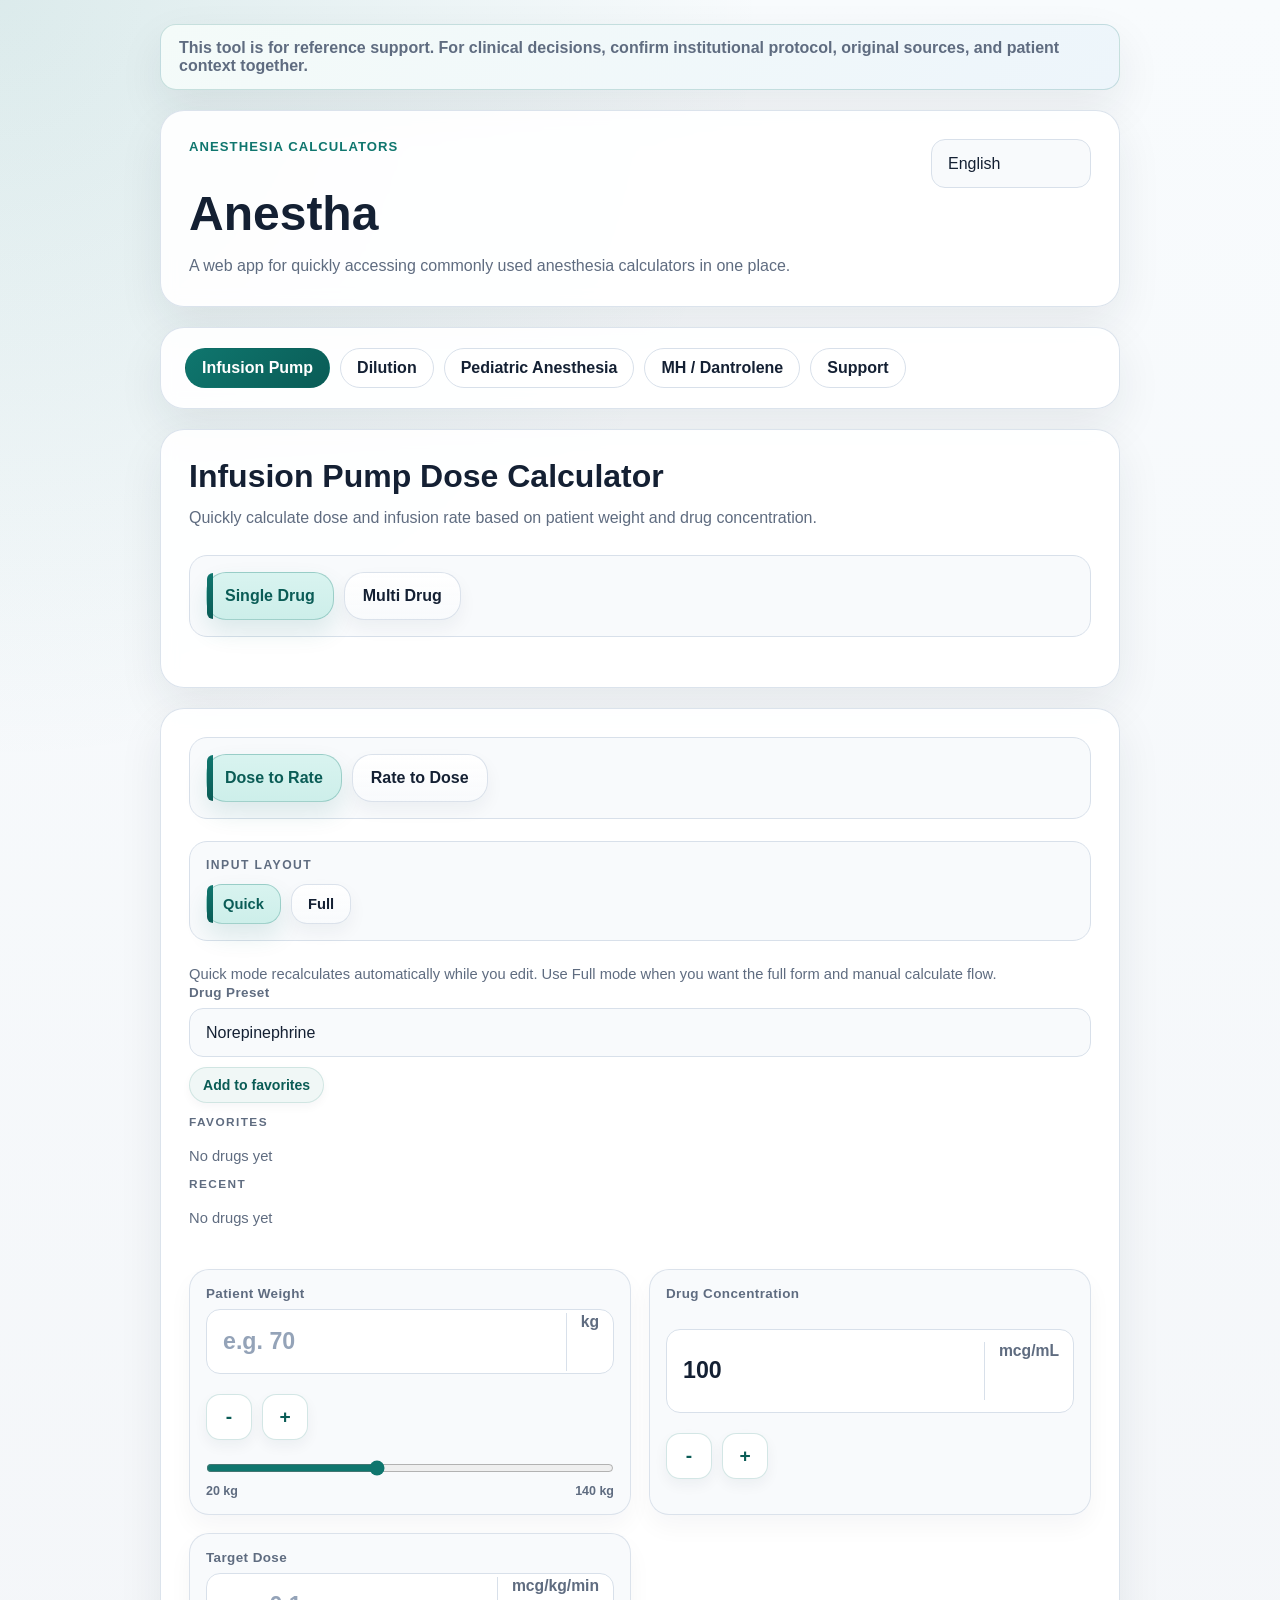
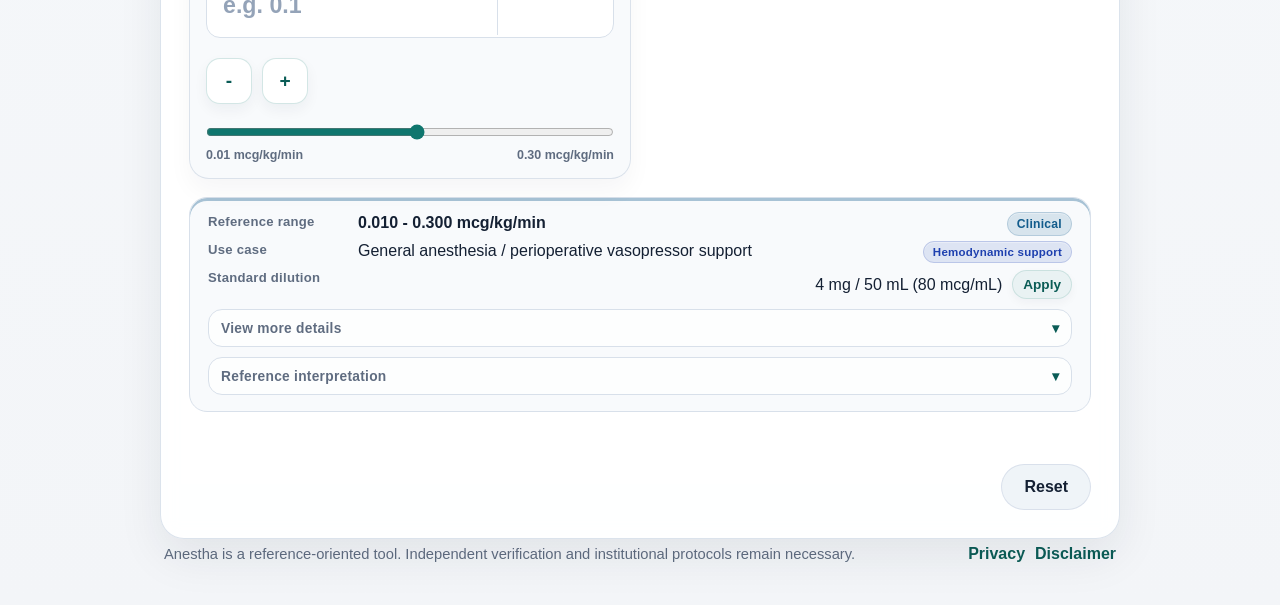
==== commit f90bf0e1: "Refine quick infusion workflow and support contact" ====
--- a/index.html
+++ b/index.html
@@ -178,7 +178,35 @@
               </div>
             </div>
 
-            <div class="form-stack">
+            <div class="mode-selector infusion-layout-selector" role="tablist" aria-label="Infusion input layout" data-i18n-aria-label="infusion_layout_aria">
+              <p class="mode-title" data-i18n="infusion_layout_title">Input layout</p>
+              <div class="mode-options">
+                <button
+                  type="button"
+                  class="mode-option-button mode-option-button-secondary is-active"
+                  data-infusion-layout-tab="quick"
+                  role="tab"
+                  aria-selected="true"
+                >
+                  <span data-i18n="quick_mode">Quick</span>
+                </button>
+                <button
+                  type="button"
+                  class="mode-option-button mode-option-button-secondary"
+                  data-infusion-layout-tab="full"
+                  role="tab"
+                  aria-selected="false"
+                >
+                  <span data-i18n="full_mode">Full</span>
+                </button>
+              </div>
+            </div>
+
+            <p id="infusion-quick-mode-hint" class="helper-text infusion-quick-hint" data-i18n="infusion_quick_mode_help">
+              Quick mode recalculates automatically while you edit. Use Full mode when you want the full form and manual calculate flow.
+            </p>
+
+            <div id="infusion-form-stack" class="form-stack">
               <div class="drug-selector">
                 <label class="field">
                   <span class="field-label" data-i18n="drug_preset">Drug Preset</span>
@@ -189,6 +217,7 @@
                       <option value="phenylephrine">Phenylephrine</option>
                       <option value="vasopressin">Vasopressin</option>
                       <option value="nitroglycerin">Nitroglycerin</option>
+                      <option value="nicardipine">Nicardipine</option>
                       <option value="dopamine">Dopamine</option>
                       <option value="dobutamine">Dobutamine</option>
                       <option value="milrinone">Milrinone</option>
@@ -237,36 +266,41 @@
                   </span>
                 </div>
                 <div class="preset-summary-row">
-                  <span class="preset-summary-label" data-i18n="range_basis">Range basis</span>
-                  <span id="reference-range-source-text" class="preset-summary-value">-</span>
-                </div>
-                <div class="preset-summary-row">
-                  <span class="preset-summary-label" data-i18n="rationale">Rationale</span>
-                  <span id="reference-range-rationale-text" class="preset-summary-value">-</span>
-                </div>
-                <div id="alternate-use-case-row" class="preset-summary-row hidden">
-                  <span class="preset-summary-label" data-i18n="other_use_case">Other use case</span>
-                  <span id="alternate-use-case-text" class="preset-summary-value">-</span>
-                </div>
-                <div class="preset-summary-row">
-                  <span class="preset-summary-label" data-i18n="notes">Notes</span>
-                  <span id="drug-notes-text" class="preset-summary-value">-</span>
-                </div>
-                <div class="preset-summary-row">
                   <span class="preset-summary-label" data-i18n="standard_dilution">Standard dilution</span>
                   <span class="preset-summary-action">
                     <span id="drug-dilution-text" class="preset-summary-value">-</span>
                     <button type="button" id="drug-dilution-button" class="chip-button chip-button-secondary chip-button-small" data-i18n="apply">Apply</button>
                   </span>
                 </div>
-                <div class="preset-summary-row">
-                  <span class="preset-summary-label" data-i18n="source">Source</span>
-                  <span id="drug-source-text" class="preset-summary-value">-</span>
-                </div>
-                <div class="preset-summary-row">
-                  <span class="preset-summary-label" data-i18n="last_reviewed">Last reviewed</span>
-                  <span id="drug-last-reviewed-text" class="preset-summary-value">-</span>
-                </div>
+                <details class="context-disclosure context-disclosure-compact">
+                  <summary class="context-disclosure-summary" data-i18n="view_additional_details">View more details</summary>
+                  <div class="context-disclosure-content">
+                    <div class="preset-summary-row">
+                      <span class="preset-summary-label" data-i18n="range_basis">Range basis</span>
+                      <span id="reference-range-source-text" class="preset-summary-value">-</span>
+                    </div>
+                    <div class="preset-summary-row">
+                      <span class="preset-summary-label" data-i18n="rationale">Rationale</span>
+                      <span id="reference-range-rationale-text" class="preset-summary-value">-</span>
+                    </div>
+                    <div id="alternate-use-case-row" class="preset-summary-row hidden">
+                      <span class="preset-summary-label" data-i18n="other_use_case">Other use case</span>
+                      <span id="alternate-use-case-text" class="preset-summary-value">-</span>
+                    </div>
+                    <div class="preset-summary-row">
+                      <span class="preset-summary-label" data-i18n="notes">Notes</span>
+                      <span id="drug-notes-text" class="preset-summary-value">-</span>
+                    </div>
+                    <div class="preset-summary-row">
+                      <span class="preset-summary-label" data-i18n="source">Source</span>
+                      <span id="drug-source-text" class="preset-summary-value">-</span>
+                    </div>
+                    <div class="preset-summary-row">
+                      <span class="preset-summary-label" data-i18n="last_reviewed">Last reviewed</span>
+                      <span id="drug-last-reviewed-text" class="preset-summary-value">-</span>
+                    </div>
+                  </div>
+                </details>
                 <details class="context-disclosure">
                   <summary class="context-disclosure-summary" data-i18n="view_reference_interpretation">Reference interpretation</summary>
                   <div class="context-disclosure-content">
@@ -292,20 +326,35 @@
                 </label>
               </div>
 
-              <div class="form-grid">
-                <label class="field">
+              <div class="form-grid infusion-primary-grid">
+                <label class="field quick-field">
                   <span class="field-label" data-i18n="patient_weight">Patient Weight</span>
                   <div class="input-row">
                     <input id="weight" name="weight" type="number" inputmode="decimal" step="any" placeholder="예: 70" data-i18n-placeholder="placeholder_weight">
                     <span class="unit">kg</span>
                   </div>
-                </label>
-
-                <label class="field">
+                  <div class="quick-stepper-row">
+                    <button type="button" class="quick-stepper-button" data-infusion-step-target="weight" data-infusion-step-direction="-1" data-i18n-aria-label="decrease_value" aria-label="Decrease value">-</button>
+                    <button type="button" class="quick-stepper-button" data-infusion-step-target="weight" data-infusion-step-direction="1" data-i18n-aria-label="increase_value" aria-label="Increase value">+</button>
+                  </div>
+                  <div id="quick-weight-slider-wrap" class="quick-slider-wrap">
+                    <input id="quick-weight-slider" class="quick-slider" type="range" min="20" max="140" step="1" value="70" data-infusion-slider-target="weight">
+                    <div class="quick-slider-meta">
+                      <span id="quick-weight-slider-min">20 kg</span>
+                      <span id="quick-weight-slider-max">140 kg</span>
+                    </div>
+                  </div>
+                </label>
+
+                <label class="field quick-field">
                   <span class="field-label" data-i18n="drug_concentration">Drug Concentration</span>
                   <div class="input-row">
                     <input id="concentration" name="concentration" type="number" inputmode="decimal" step="any" placeholder="예: 100" data-i18n-placeholder="placeholder_concentration">
                     <span id="concentration-unit-label" class="unit">mcg/mL</span>
+                  </div>
+                  <div class="quick-stepper-row">
+                    <button type="button" class="quick-stepper-button" data-infusion-step-target="concentration" data-infusion-step-direction="-1" data-i18n-aria-label="decrease_value" aria-label="Decrease value">-</button>
+                    <button type="button" class="quick-stepper-button" data-infusion-step-target="concentration" data-infusion-step-direction="1" data-i18n-aria-label="increase_value" aria-label="Increase value">+</button>
                   </div>
                 </label>
               </div>
@@ -319,7 +368,7 @@
                   aria-labelledby="dose-to-rate"
                 >
                   <div class="form-grid">
-                    <label class="field">
+                    <label class="field quick-field">
                       <span class="field-label" data-i18n="target_dose">Target Dose</span>
                       <div class="input-row">
                         <input id="target-dose" name="target-dose" type="number" inputmode="decimal" step="any" placeholder="예: 0.1" data-i18n-placeholder="placeholder_target_dose">
@@ -329,6 +378,17 @@
                           <option value="mcg/kg/min">mcg/kg/min</option>
                         </select>
                       </div>
+                      <div class="quick-stepper-row">
+                        <button type="button" class="quick-stepper-button" data-infusion-step-target="targetDose" data-infusion-step-direction="-1" data-i18n-aria-label="decrease_value" aria-label="Decrease value">-</button>
+                        <button type="button" class="quick-stepper-button" data-infusion-step-target="targetDose" data-infusion-step-direction="1" data-i18n-aria-label="increase_value" aria-label="Increase value">+</button>
+                      </div>
+                      <div id="quick-target-dose-slider-wrap" class="quick-slider-wrap">
+                        <input id="quick-target-dose-slider" class="quick-slider" type="range" min="0" max="1" step="0.01" value="0.1" data-infusion-slider-target="targetDose">
+                        <div class="quick-slider-meta">
+                          <span id="quick-target-dose-slider-min">-</span>
+                          <span id="quick-target-dose-slider-max">-</span>
+                        </div>
+                      </div>
                       <p id="nitroglycerin-dose-view-help" class="helper-text hidden" data-i18n="nitroglycerin_unit_help">
                         Nitroglycerin keeps the label-style default in mcg/min. Weight-based view is available for clinical convenience.
                       </p>
@@ -344,11 +404,22 @@
                   aria-labelledby="rate-to-dose"
                 >
                   <div class="form-grid">
-                    <label class="field">
+                    <label class="field quick-field">
                       <span class="field-label" data-i18n="pump_rate">Pump Rate</span>
                       <div class="input-row">
                         <input id="pump-rate" name="pump-rate" type="number" inputmode="decimal" step="any" placeholder="예: 4.5" data-i18n-placeholder="placeholder_pump_rate">
                         <span class="unit">mL/hr</span>
+                      </div>
+                      <div class="quick-stepper-row">
+                        <button type="button" class="quick-stepper-button" data-infusion-step-target="pumpRate" data-infusion-step-direction="-1" data-i18n-aria-label="decrease_value" aria-label="Decrease value">-</button>
+                        <button type="button" class="quick-stepper-button" data-infusion-step-target="pumpRate" data-infusion-step-direction="1" data-i18n-aria-label="increase_value" aria-label="Increase value">+</button>
+                      </div>
+                      <div id="quick-pump-rate-slider-wrap" class="quick-slider-wrap">
+                        <input id="quick-pump-rate-slider" class="quick-slider" type="range" min="0" max="20" step="0.1" value="1" data-infusion-slider-target="pumpRate">
+                        <div class="quick-slider-meta">
+                          <span id="quick-pump-rate-slider-min">-</span>
+                          <span id="quick-pump-rate-slider-max">-</span>
+                        </div>
                       </div>
                     </label>
                   </div>
@@ -374,12 +445,26 @@
                   </p>
                 </section>
               </div>
+
+              <section id="quick-result-preview" class="quick-result-preview hidden" aria-live="polite">
+                <div class="result-label-row">
+                  <p id="quick-result-label" class="result-label" data-i18n="quick_live_result">Live result</p>
+                  <span id="quick-result-badge"></span>
+                </div>
+                <p id="quick-result-context" class="quick-result-context">-</p>
+                <h2 id="quick-primary-result">0.00 mL/hr</h2>
+                <div class="pump-setting quick-result-secondary">
+                  <p id="quick-secondary-result-label" class="pump-setting-label" data-i18n="supporting_information">Supporting information</p>
+                  <p id="quick-secondary-result" class="pump-setting-range">-</p>
+                </div>
+                <p id="quick-concentration-result" class="concentration-result"></p>
+              </section>
             </div>
 
             <p id="error-message" class="error-message" role="alert" aria-live="polite"></p>
 
-            <div class="actions">
-              <button type="submit" class="btn btn-primary" data-i18n="calculate">Calculate</button>
+            <div id="infusion-actions" class="actions">
+              <button id="calculate-button" type="submit" class="btn btn-primary" data-i18n="calculate">Calculate</button>
               <button type="button" id="reset-button" class="btn btn-secondary" data-i18n="reset">Reset</button>
             </div>
           </form>
@@ -401,11 +486,13 @@
           </div>
           <p id="concentration-result" class="concentration-result"></p>
 
-          <div class="calculation-details">
-            <h3 data-i18n="calculation_details">Calculation Details</h3>
-            <p id="concentration-explanation"></p>
-            <p id="rate-explanation"></p>
-          </div>
+          <details class="context-disclosure">
+            <summary class="context-disclosure-summary" data-i18n="view_calculation_details">View calculation details</summary>
+            <div class="context-disclosure-content">
+              <p id="concentration-explanation" class="helper-text"></p>
+              <p id="rate-explanation" class="helper-text"></p>
+            </div>
+          </details>
 
           <div class="reference-panel">
             <p class="preset-summary-label" data-i18n="references">References</p>
@@ -414,6 +501,7 @@
               <summary class="context-disclosure-summary" data-i18n="view_reference_checklist">How to verify references</summary>
               <div class="context-disclosure-content">
                 <p class="helper-text" data-i18n="current_references_verified">You can open each reference link and review the original source directly.</p>
+                <p class="helper-text" data-i18n="reference_years_note">Source year refers to the original document year when available, while Last reviewed is the date this app rechecked the link.</p>
                 <p class="reference-note" data-i18n="infusion_reference_note">
                   Label은 허가사항 기반 자료이고, Clinical과 Study-specific은 마취 관행 또는 특정 연구 상황을 요약한 자료입니다. 앱이 제시하는 범위는 절대적 표준 처방이 아니라 참고값이므로, 실제 사용 전 기관 프로토콜과 원문 레퍼런스를 함께 확인해야 합니다.
                 </p>
@@ -544,7 +632,7 @@
           <div class="calculator-heading">
             <h2 data-i18n="pediatric_heading">Pediatric Calculator</h2>
             <p class="calculator-description" data-i18n="pediatric_description">
-              소아 약물 용량과 airway / ETT reference를 한곳에서 빠르게 확인합니다.
+              소아 약물 용량, emergency drug quick reference, airway / ETT reference를 한곳에서 빠르게 확인합니다.
             </p>
           </div>
 
@@ -572,6 +660,16 @@
                 >
                   <span data-i18n="airway_ett">Airway / ETT</span>
                 </button>
+                <button
+                  type="button"
+                  class="mode-option-button"
+                  data-pediatric-mode-tab="emergency"
+                  role="tab"
+                  aria-selected="false"
+                  aria-controls="pediatric-mode-emergency"
+                >
+                  <span data-i18n="emergency_quick_ref">Emergency</span>
+                </button>
               </div>
             </div>
 
@@ -678,10 +776,6 @@
                   <strong id="pediatric-range-text">-</strong>
                 </div>
                 <div class="preset-summary-row">
-                  <span class="preset-summary-label" data-i18n="age_specific_note">Age-specific note</span>
-                  <span id="pediatric-age-note-text" class="preset-summary-value">-</span>
-                </div>
-                <div class="preset-summary-row">
                   <span class="preset-summary-label" data-i18n="concentration">Concentration</span>
                   <span id="pediatric-concentration-text" class="preset-summary-value">-</span>
                 </div>
@@ -689,10 +783,19 @@
                   <span class="preset-summary-label" data-i18n="verification">Verification</span>
                   <span id="pediatric-verification-text" class="preset-summary-value">-</span>
                 </div>
-                <div class="preset-summary-row">
-                  <span class="preset-summary-label" data-i18n="notes">Notes</span>
-                  <span id="pediatric-notes-text" class="preset-summary-value">-</span>
-                </div>
+                <details class="context-disclosure context-disclosure-compact">
+                  <summary class="context-disclosure-summary" data-i18n="view_additional_details">View more details</summary>
+                  <div class="context-disclosure-content">
+                    <div class="preset-summary-row">
+                      <span class="preset-summary-label" data-i18n="age_specific_note">Age-specific note</span>
+                      <span id="pediatric-age-note-text" class="preset-summary-value">-</span>
+                    </div>
+                    <div class="preset-summary-row">
+                      <span class="preset-summary-label" data-i18n="notes">Notes</span>
+                      <span id="pediatric-notes-text" class="preset-summary-value">-</span>
+                    </div>
+                  </div>
+                </details>
                 <details class="context-disclosure context-disclosure-compact">
                   <summary class="context-disclosure-summary" data-i18n="view_pediatric_caution">Pediatric caution</summary>
                   <div class="context-disclosure-content">
@@ -818,6 +921,41 @@
                   </div>
                 </details>
               </section>
+
+              <section id="pediatric-mode-emergency" class="form-stack hidden" data-pediatric-mode-panel="emergency">
+                <div class="preset-summary">
+                  <div class="preset-summary-row">
+                    <span class="preset-summary-label" data-i18n="reference_guides">Reference guides</span>
+                    <strong data-i18n="pediatric_emergency_summary_title">Core PALS drug quick reference</strong>
+                  </div>
+                  <div class="preset-summary-row">
+                    <span class="preset-summary-label" data-i18n="included_drugs">Included drugs</span>
+                    <span class="preset-summary-value" data-i18n="pediatric_emergency_drug_list">Epinephrine, Atropine, Adenosine, Amiodarone, Lidocaine</span>
+                  </div>
+                  <div class="preset-summary-row">
+                    <span class="preset-summary-label" data-i18n="scope">Scope</span>
+                    <span class="preset-summary-value" data-i18n="pediatric_emergency_scope_text">Weight-based core code doses from official PALS algorithms; not a full resuscitation workflow.</span>
+                  </div>
+                  <details class="context-disclosure context-disclosure-compact">
+                    <summary class="context-disclosure-summary" data-i18n="view_emergency_caution">Emergency caution</summary>
+                    <div class="context-disclosure-content">
+                      <p class="reference-note" data-i18n="pediatric_emergency_note">
+                        This quick reference does not replace rhythm recognition, cardioversion/defibrillation steps, airway decisions, or institutional emergency protocols.
+                      </p>
+                    </div>
+                  </details>
+                </div>
+
+                <div class="form-grid">
+                  <label class="field">
+                    <span class="field-label" data-i18n="patient_weight">Patient Weight</span>
+                    <div class="input-row">
+                      <input id="pediatric-emergency-weight" name="pediatric-emergency-weight" type="number" inputmode="decimal" step="any" placeholder="예: 12" data-i18n-placeholder="placeholder_pediatric_weight">
+                      <span class="unit">kg</span>
+                    </div>
+                  </label>
+                </div>
+              </section>
             </div>
 
             <p id="pediatric-error-message" class="error-message" role="alert" aria-live="polite"></p>
@@ -851,6 +989,7 @@
               <summary class="context-disclosure-summary" data-i18n="view_reference_checklist">How to verify references</summary>
               <div class="context-disclosure-content">
                 <p class="helper-text" data-i18n="pediatric_dosing_audit_note">Pediatric dosing presets are reference-only. Verify with your institutional protocol and current sources before use.</p>
+                <p class="helper-text" data-i18n="reference_years_note">Source year refers to the original document year when available, while Last reviewed is the date this app rechecked the link.</p>
               </div>
             </details>
           </div>
@@ -870,11 +1009,13 @@
           <p id="pediatric-airway-context" class="concentration-result"></p>
           <p id="pediatric-airway-device-result" class="concentration-result"></p>
 
-          <div class="calculation-details">
-            <h3 data-i18n="calculation_details">Calculation Details</h3>
-            <p id="pediatric-airway-size-explanation"></p>
-            <p id="pediatric-airway-depth-explanation"></p>
-          </div>
+          <details class="context-disclosure">
+            <summary class="context-disclosure-summary" data-i18n="view_airway_calculation_details">View size and depth note</summary>
+            <div class="context-disclosure-content">
+              <p id="pediatric-airway-size-explanation" class="helper-text"></p>
+              <p id="pediatric-airway-depth-explanation" class="helper-text"></p>
+            </div>
+          </details>
 
           <div class="reference-panel">
             <p class="preset-summary-label" data-i18n="references">References</p>
@@ -883,12 +1024,37 @@
               <summary class="context-disclosure-summary" data-i18n="view_reference_checklist">How to verify references</summary>
               <div class="context-disclosure-content">
                 <p class="helper-text" data-i18n="pediatric_airway_audit_note">Pediatric airway/ETT values are estimate references only. Always confirm size, depth, leak, and position clinically.</p>
+                <p class="helper-text" data-i18n="reference_years_note">Source year refers to the original document year when available, while Last reviewed is the date this app rechecked the link.</p>
               </div>
             </details>
           </div>
 
           <p id="pediatric-airway-result-warning" class="result-warning">
             Airway estimates are reference formulas only. Confirm tube fit, leak, depth, and position clinically.
+          </p>
+        </section>
+
+        <section id="pediatric-emergency-result-card" class="result-card hidden" aria-live="polite">
+          <p class="result-label" data-i18n="pediatric_emergency_result">Pediatric Emergency Quick Reference</p>
+          <h2 id="pediatric-emergency-primary-result">-</h2>
+          <p id="pediatric-emergency-context" class="concentration-result"></p>
+
+          <div id="pediatric-emergency-dose-grid" class="result-summary-grid emergency-dose-grid"></div>
+
+          <div class="reference-panel">
+            <p class="preset-summary-label" data-i18n="references">References</p>
+            <ul id="pediatric-emergency-reference-list" class="reference-list"></ul>
+            <details class="context-disclosure context-disclosure-compact">
+              <summary class="context-disclosure-summary" data-i18n="view_reference_checklist">How to verify references</summary>
+              <div class="context-disclosure-content">
+                <p class="helper-text" data-i18n="pediatric_emergency_audit_note">Emergency quick-reference values summarize official PALS algorithm doses only. Always confirm route, concentration, rhythm context, and local emergency workflow before use.</p>
+                <p class="helper-text" data-i18n="reference_years_note">Source year refers to the original document year when available, while Last reviewed is the date this app rechecked the link.</p>
+              </div>
+            </details>
+          </div>
+
+          <p id="pediatric-emergency-result-warning" class="result-warning" data-i18n="pediatric_emergency_warning_default">
+            Emergency quick-reference values are reference-only. Verify the full algorithm, route, concentration, and institutional protocol before clinical use.
           </p>
         </section>
       </section>
@@ -992,18 +1158,22 @@
             </div>
           </div>
 
-          <div class="calculation-details">
-            <h3 data-i18n="preparation">Preparation</h3>
-            <p id="dantrolene-vial-explanation"></p>
-            <p id="dantrolene-reconstitution-explanation"></p>
-          </div>
-
-          <div class="calculation-details">
-            <h3 data-i18n="mh_quick_guide">MH Quick Guide</h3>
-            <p id="dantrolene-initial-guide"></p>
-            <p id="dantrolene-repeat-guide"></p>
-            <p id="dantrolene-maintenance-guide"></p>
-          </div>
+          <details class="context-disclosure">
+            <summary class="context-disclosure-summary" data-i18n="view_dantrolene_preparation">View preparation note</summary>
+            <div class="context-disclosure-content">
+              <p id="dantrolene-vial-explanation" class="helper-text"></p>
+              <p id="dantrolene-reconstitution-explanation" class="helper-text"></p>
+            </div>
+          </details>
+
+          <details class="context-disclosure">
+            <summary class="context-disclosure-summary" data-i18n="view_dantrolene_guide">View dosing guide</summary>
+            <div class="context-disclosure-content">
+              <p id="dantrolene-initial-guide" class="helper-text"></p>
+              <p id="dantrolene-repeat-guide" class="helper-text"></p>
+              <p id="dantrolene-maintenance-guide" class="helper-text"></p>
+            </div>
+          </details>
 
           <div class="reference-panel">
             <p class="preset-summary-label" data-i18n="references">References</p>
@@ -1028,7 +1198,7 @@
             <p class="calculator-kicker" data-i18n="support_kicker">Support</p>
             <h2 data-i18n="support_heading">Support Anestha</h2>
             <p class="calculator-description" data-i18n="support_description">
-              업데이트 지원과 feedback 채널을 한곳에서 확인할 수 있습니다.
+              feedback와 update support를 한곳에서 확인합니다.
             </p>
           </div>
 
@@ -1060,17 +1230,34 @@
                 <a id="feedback-bug-link" class="feedback-link-chip" href="#" target="_blank" rel="noreferrer noopener" data-i18n="feedback_bug">Report bug</a>
               </div>
             </section>
-          </div>
-
-          <div class="support-legal">
-            <p class="helper-text" data-i18n="support_legal_note">
-              앱 사용 범위와 로컬 저장 항목은 Privacy / Disclaimer에서 확인할 수 있습니다.
-            </p>
-            <div class="feedback-bar-links support-link-group">
-              <a class="feedback-link-chip" href="privacy.html" data-i18n="privacy_page_link">Privacy</a>
-              <a class="feedback-link-chip" href="disclaimer.html" data-i18n="disclaimer_page_link">Disclaimer</a>
-            </div>
-          </div>
+
+            <section class="support-card" aria-labelledby="support-contact-heading">
+              <p class="support-card-kicker" data-i18n="contact_kicker">Contact</p>
+              <h3 id="support-contact-heading" data-i18n="contact_heading">Contact Us</h3>
+              <p class="support-card-description" data-i18n="contact_description">
+                일반 문의, 협업 제안, support 외 연락이 필요할 때 사용할 수 있는 창구입니다.
+              </p>
+              <p id="contact-email-row" class="helper-text hidden">
+                <span data-i18n="contact_email_label">Email</span>: <span id="contact-email-text">-</span>
+              </p>
+              <div class="feedback-bar-links support-link-group">
+                <a id="contact-link" class="feedback-link-chip" href="#" target="_blank" rel="noreferrer noopener" data-i18n="contact_open">Open contact channel</a>
+              </div>
+            </section>
+          </div>
+
+          <details class="context-disclosure context-disclosure-compact support-legal">
+            <summary class="context-disclosure-summary" data-i18n="view_support_legal">View Privacy / Disclaimer</summary>
+            <div class="context-disclosure-content">
+              <p class="helper-text" data-i18n="support_legal_note">
+                앱 사용 범위와 로컬 저장 항목은 Privacy / Disclaimer에서 확인할 수 있습니다.
+              </p>
+              <div class="feedback-bar-links support-link-group">
+                <a class="feedback-link-chip" href="privacy.html" data-i18n="privacy_page_link">Privacy</a>
+                <a class="feedback-link-chip" href="disclaimer.html" data-i18n="disclaimer_page_link">Disclaimer</a>
+              </div>
+            </div>
+          </details>
         </section>
       </section>
 
@@ -1204,10 +1391,13 @@
             </div>
           </div>
           
-          <div class="calculation-details" style="margin-top: 24px;">
-            <h3 id="dilution-summary-heading" data-i18n="dilution_result_summary">Summary</h3>
-            <p id="dilution-summary-text"></p>
-          </div>
+          <details class="context-disclosure">
+            <summary class="context-disclosure-summary" data-i18n="view_dilution_summary">View summary</summary>
+            <div class="context-disclosure-content">
+              <h3 id="dilution-summary-heading" data-i18n="dilution_result_summary">Summary</h3>
+              <p id="dilution-summary-text" class="helper-text"></p>
+            </div>
+          </details>
 
           <p class="result-warning" style="margin-top: 24px;">
             <span data-i18n="dilution_warning_note">Double check all units (mcg vs mg) before mixing. Verify compatibility of the drug with the chosen diluent.</span>
--- a/style.css
+++ b/style.css
@@ -212,6 +212,16 @@
   border-top: 1px solid var(--border);
 }
 
+.support-legal.context-disclosure {
+  padding-top: 0;
+  border-top: 0;
+  background: rgba(255, 255, 255, 0.84);
+}
+
+.support-legal .context-disclosure-content {
+  padding-top: 0;
+}
+
 .app-footer {
   max-width: 960px;
   margin: 4px auto 0;
@@ -297,6 +307,11 @@
 }
 
 .calculator-view {
+  display: grid;
+  gap: 20px;
+}
+
+.infusion-view-panel {
   display: grid;
   gap: 20px;
 }
@@ -346,6 +361,10 @@
 
 .infusion-submode-selector {
   margin-bottom: 18px;
+}
+
+.infusion-layout-selector {
+  margin-bottom: 12px;
 }
 
 .mode-option-button {
@@ -375,6 +394,12 @@
   box-shadow: 0 12px 24px rgba(15, 118, 110, 0.12);
 }
 
+.mode-option-button-secondary {
+  padding: 11px 16px;
+  border-radius: 16px;
+  font-size: 0.92rem;
+}
+
 .mode-option-button.is-active::before {
   content: "";
   position: absolute;
@@ -391,6 +416,39 @@
   background: var(--panel-soft);
 }
 
+.quick-result-preview {
+  padding: 18px 20px;
+  border: 1px solid rgba(15, 118, 110, 0.18);
+  border-radius: 20px;
+  background: linear-gradient(180deg, rgba(215, 243, 239, 0.72) 0%, rgba(255, 255, 255, 0.98) 100%);
+  box-shadow: 0 14px 28px rgba(15, 118, 110, 0.08);
+}
+
+.quick-result-preview.is-warning {
+  border-color: rgba(180, 35, 24, 0.22);
+  background: linear-gradient(180deg, rgba(254, 228, 226, 0.88) 0%, rgba(255, 255, 255, 0.98) 100%);
+}
+
+.quick-result-preview h2 {
+  margin: 0;
+  font-size: clamp(1.9rem, 4vw, 2.9rem);
+}
+
+.quick-result-context {
+  margin: 0 0 12px;
+  color: var(--text);
+  font-size: 0.94rem;
+  font-weight: 700;
+}
+
+.quick-result-secondary {
+  margin-top: 14px;
+}
+
+.preset-summary > .context-disclosure {
+  margin-top: 10px;
+}
+
 .preset-summary-row {
   display: grid;
   grid-template-columns: 140px minmax(0, 1fr);
@@ -473,6 +531,11 @@
   border-top: 1px solid rgba(216, 224, 234, 0.75);
 }
 
+.context-disclosure-content h3 {
+  margin: 12px 0 0;
+  font-size: 0.98rem;
+}
+
 .context-disclosure-content .reference-note,
 .context-disclosure-content .helper-text {
   margin-top: 10px;
@@ -481,6 +544,10 @@
 .context-disclosure-content .reference-note:first-child,
 .context-disclosure-content .helper-text:first-child {
   margin-top: 12px;
+}
+
+.result-card > .context-disclosure {
+  margin-top: 18px;
 }
 
 .mode-panels {
@@ -541,6 +608,62 @@
 
 .drug-selector {
   margin-bottom: 22px;
+}
+
+.infusion-quick-hint {
+  margin: -8px 0 4px;
+}
+
+.quick-field {
+  position: relative;
+}
+
+.quick-stepper-row {
+  display: none;
+  gap: 10px;
+  margin-top: 12px;
+}
+
+.quick-slider-wrap {
+  display: none;
+  gap: 8px;
+  margin-top: 12px;
+}
+
+.quick-slider {
+  width: 100%;
+  margin: 0;
+  accent-color: var(--accent);
+  cursor: pointer;
+}
+
+.quick-slider-meta {
+  display: flex;
+  align-items: center;
+  justify-content: space-between;
+  gap: 12px;
+  color: var(--muted);
+  font-size: 0.78rem;
+  font-weight: 700;
+}
+
+.quick-stepper-button {
+  width: 46px;
+  height: 46px;
+  border: 1px solid rgba(15, 118, 110, 0.18);
+  border-radius: 14px;
+  background: #fff;
+  color: var(--accent-dark);
+  font: inherit;
+  font-size: 1.2rem;
+  font-weight: 800;
+  cursor: pointer;
+  box-shadow: 0 6px 14px rgba(20, 32, 51, 0.05);
+}
+
+.quick-stepper-button:hover {
+  border-color: rgba(15, 118, 110, 0.3);
+  background: rgba(15, 118, 110, 0.08);
 }
 
 .quick-drug-actions {
@@ -648,12 +771,30 @@
 }
 
 .reference-summary {
+  display: block;
+  position: relative;
+  padding-right: 20px;
   cursor: pointer;
   list-style: none;
 }
 
 .reference-summary::-webkit-details-marker {
   display: none;
+}
+
+.reference-summary::after {
+  content: "▾";
+  position: absolute;
+  top: 1px;
+  right: 0;
+  color: var(--muted);
+  font-size: 0.82rem;
+  transition: transform 0.18s ease, color 0.18s ease;
+}
+
+.reference-details[open] .reference-summary::after {
+  transform: rotate(180deg);
+  color: var(--accent-dark);
 }
 
 .reference-summary-title {
@@ -671,10 +812,23 @@
 }
 
 .reference-summary-meta {
+  display: grid;
+  gap: 2px;
+  margin-top: 4px;
+  color: var(--muted);
+  font-size: 0.84rem;
+}
+
+.reference-summary-meta-line {
   display: block;
-  margin-top: 4px;
-  color: var(--muted);
-  font-size: 0.84rem;
+}
+
+.reference-summary-meta-source {
+  color: var(--text-secondary);
+}
+
+.reference-summary-meta-secondary {
+  font-size: 0.79rem;
 }
 
 .reference-badge {
@@ -694,6 +848,12 @@
   color: #215e3c;
 }
 
+.reference-badge.is-guideline {
+  background: rgba(10, 102, 74, 0.14);
+  border-color: rgba(10, 102, 74, 0.18);
+  color: #0a664a;
+}
+
 .reference-badge.is-clinical {
   background: rgba(18, 92, 140, 0.14);
   border-color: rgba(18, 92, 140, 0.18);
@@ -743,6 +903,23 @@
   margin-top: 10px;
   padding-top: 10px;
   border-top: 1px solid var(--border);
+}
+
+.reference-detail-grid {
+  display: grid;
+  gap: 6px;
+  margin: 0 0 10px;
+}
+
+.reference-detail-meta {
+  margin: 0;
+  padding: 6px 8px;
+  border: 1px solid rgba(148, 163, 184, 0.16);
+  border-radius: 10px;
+  background: rgba(255, 255, 255, 0.72);
+  color: var(--text-secondary);
+  font-size: 0.92rem;
+  line-height: 1.45;
 }
 
 .reference-usage-note {
@@ -803,6 +980,109 @@
   display: grid;
   grid-template-columns: repeat(2, minmax(0, 1fr));
   gap: 18px;
+}
+
+#infusion-view-single-drug.is-quick-mode #drug-help {
+  display: none;
+}
+
+#infusion-view-single-drug.is-quick-mode .preset-summary {
+  background: rgba(248, 250, 252, 0.95);
+}
+
+#infusion-view-single-drug.is-quick-mode #infusion-form-stack {
+  display: grid;
+}
+
+#infusion-view-single-drug.is-quick-mode .drug-selector {
+  order: 1;
+}
+
+#infusion-view-single-drug.is-quick-mode .infusion-primary-grid {
+  order: 2;
+}
+
+#infusion-view-single-drug.is-quick-mode .mode-panels {
+  order: 3;
+}
+
+#infusion-view-single-drug.is-quick-mode #quick-result-preview {
+  order: 4;
+}
+
+#infusion-view-single-drug.is-quick-mode #preset-summary {
+  order: 5;
+}
+
+#infusion-view-single-drug.is-quick-mode #custom-drug-fields {
+  order: 6;
+}
+
+#infusion-view-single-drug.is-quick-mode .quick-field {
+  padding: 16px;
+  border: 1px solid rgba(216, 224, 234, 0.92);
+  border-radius: 20px;
+  background: rgba(248, 250, 252, 0.92);
+  box-shadow: 0 12px 24px rgba(20, 32, 51, 0.04);
+}
+
+#infusion-view-single-drug.is-quick-mode .quick-field .input-row {
+  background: rgba(255, 255, 255, 0.98);
+}
+
+#infusion-view-single-drug.is-quick-mode .quick-field .input-row input {
+  padding: 18px 16px;
+  font-size: 1.45rem;
+  font-weight: 800;
+}
+
+#infusion-view-single-drug.is-quick-mode .quick-field .unit,
+#infusion-view-single-drug.is-quick-mode .quick-field .unit-select {
+  height: 58px;
+  font-size: 0.98rem;
+}
+
+#infusion-view-single-drug.is-quick-mode .quick-field .helper-text {
+  margin-top: 10px;
+}
+
+#infusion-view-single-drug.is-quick-mode .quick-stepper-row {
+  display: flex;
+}
+
+#infusion-view-single-drug.is-quick-mode .quick-slider-wrap {
+  display: grid;
+}
+
+#infusion-view-single-drug.is-quick-mode .submode-panel {
+  padding: 0;
+  border: 0;
+  background: transparent;
+}
+
+#infusion-view-single-drug.is-quick-mode .mode-panels {
+  gap: 14px;
+}
+
+#infusion-view-single-drug.is-quick-mode .actions {
+  justify-content: flex-end;
+}
+
+#infusion-view-single-drug.is-quick-mode #result-card {
+  padding-top: 18px;
+}
+
+#infusion-view-single-drug.is-quick-mode #result-card .result-label-row,
+#infusion-view-single-drug.is-quick-mode #result-card > h2,
+#infusion-view-single-drug.is-quick-mode #result-card > .pump-setting,
+#infusion-view-single-drug.is-quick-mode #result-card > .concentration-result {
+  display: none;
+}
+
+#infusion-view-single-drug.is-quick-mode #result-card .reference-panel {
+  margin-top: 0;
+  padding-top: 0;
+  border-top: 0;
 }
 
 .field {
@@ -1236,6 +1516,62 @@
   font-size: 1.3rem;
 }
 
+.emergency-dose-grid {
+  margin-top: 20px;
+}
+
+.emergency-dose-card {
+  padding: 16px 18px;
+  border-radius: 18px;
+  background: rgba(15, 118, 110, 0.08);
+  border: 1px solid rgba(15, 118, 110, 0.16);
+}
+
+.emergency-dose-kicker {
+  margin: 0 0 8px;
+  color: var(--muted);
+  font-size: 0.8rem;
+  font-weight: 800;
+  letter-spacing: 0.08em;
+  text-transform: uppercase;
+}
+
+.emergency-dose-card .pump-setting-label {
+  margin-bottom: 8px;
+}
+
+.emergency-dose-card .pump-setting-range {
+  font-size: 1.16rem;
+}
+
+.emergency-dose-secondary {
+  margin: 8px 0 0;
+  color: var(--text);
+  font-weight: 700;
+  line-height: 1.45;
+}
+
+.emergency-dose-note {
+  margin: 0;
+  color: var(--muted);
+  line-height: 1.55;
+  font-size: 0.94rem;
+}
+
+.emergency-dose-disclosure {
+  margin-top: 10px;
+  background: rgba(255, 255, 255, 0.74);
+}
+
+.emergency-dose-disclosure .context-disclosure-summary {
+  font-size: 0.82rem;
+  padding: 8px 10px;
+}
+
+.emergency-dose-disclosure .context-disclosure-content {
+  padding: 0 10px 10px;
+}
+
 .reference-table-card {
   margin-top: 22px;
   padding: 18px;
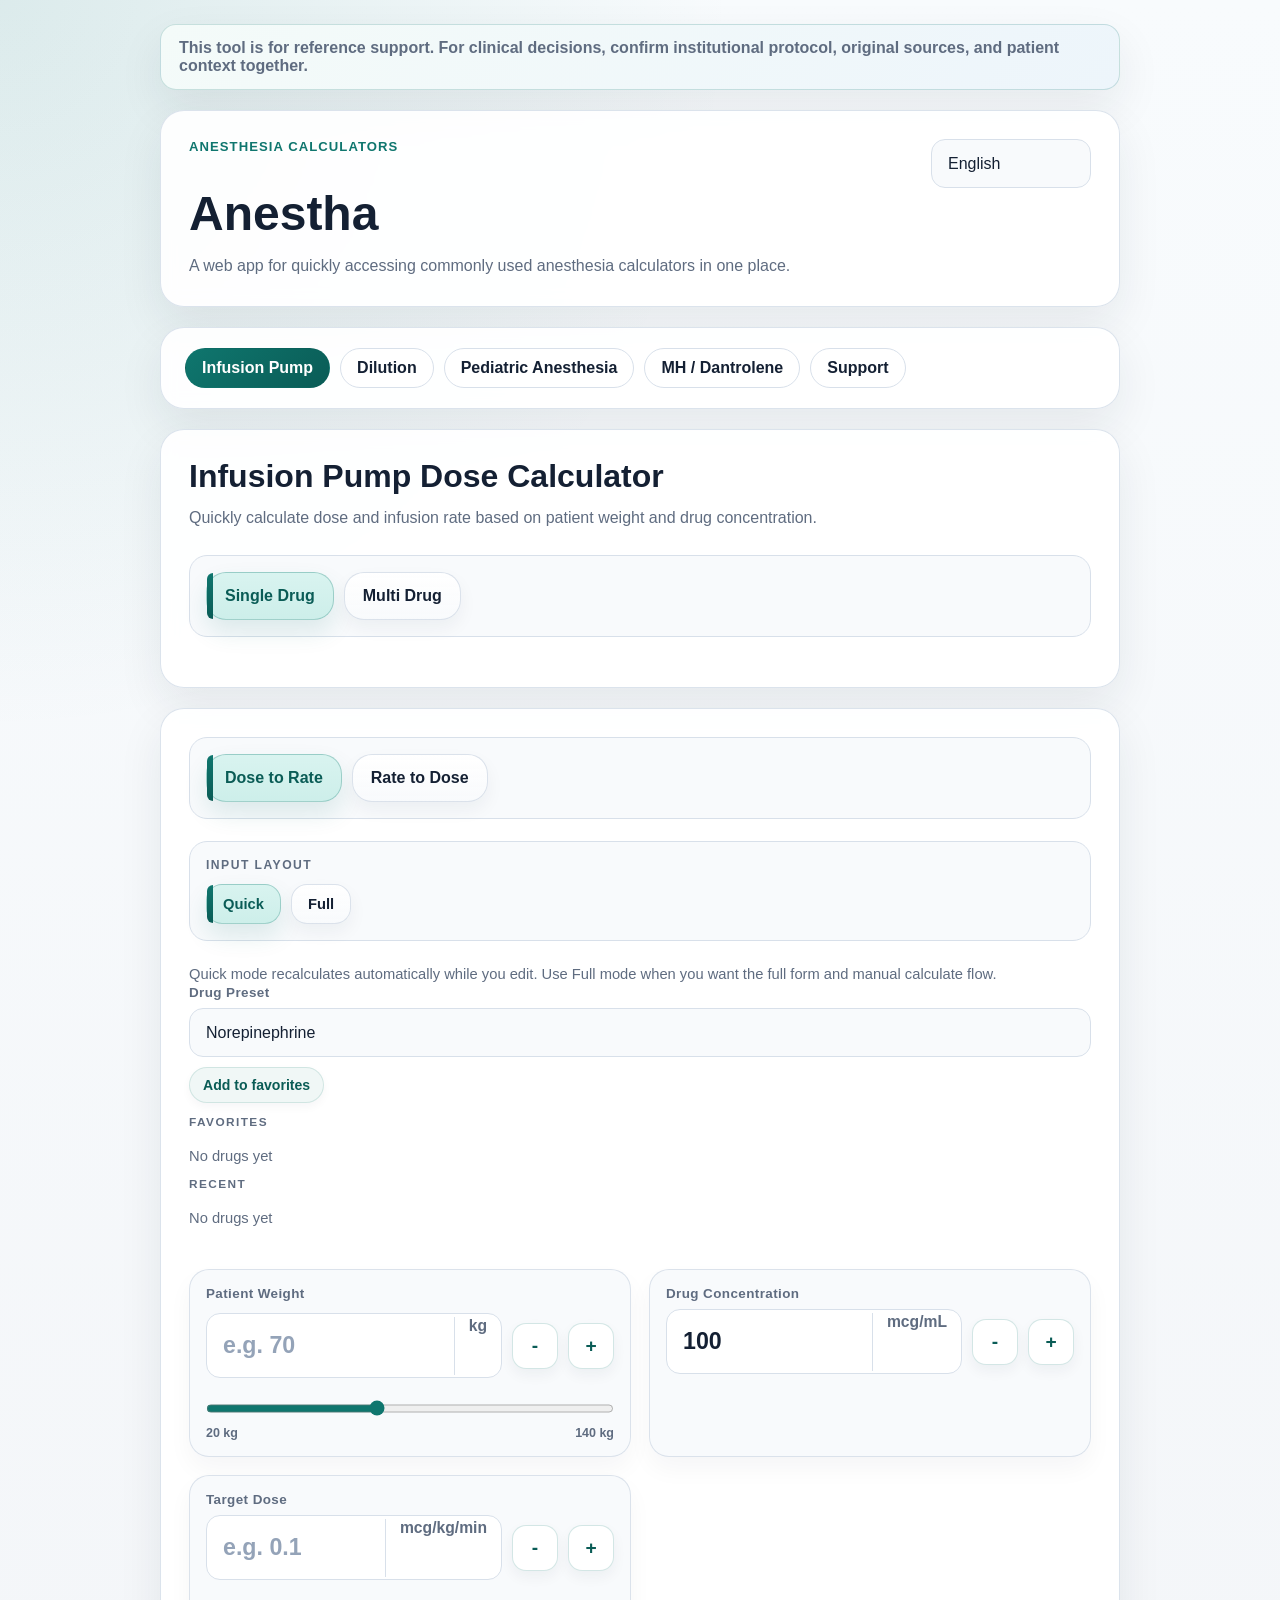
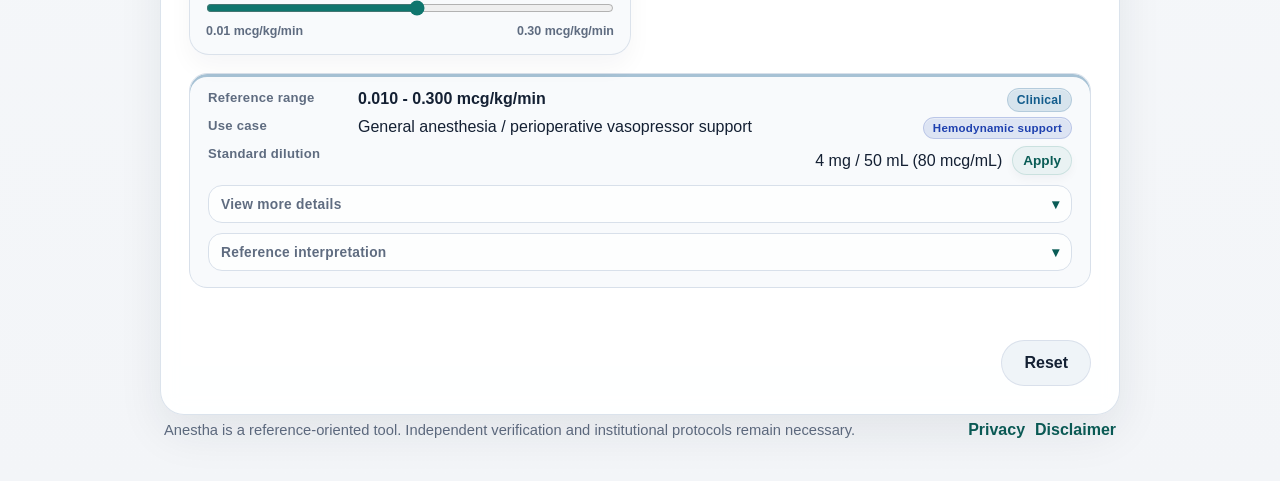
==== commit 8ddb4d7e: "Add support-tab weight calculator and refine quick-mode alignment" ====
--- a/index.html
+++ b/index.html
@@ -329,13 +329,15 @@
               <div class="form-grid infusion-primary-grid">
                 <label class="field quick-field">
                   <span class="field-label" data-i18n="patient_weight">Patient Weight</span>
-                  <div class="input-row">
-                    <input id="weight" name="weight" type="number" inputmode="decimal" step="any" placeholder="예: 70" data-i18n-placeholder="placeholder_weight">
-                    <span class="unit">kg</span>
-                  </div>
-                  <div class="quick-stepper-row">
-                    <button type="button" class="quick-stepper-button" data-infusion-step-target="weight" data-infusion-step-direction="-1" data-i18n-aria-label="decrease_value" aria-label="Decrease value">-</button>
-                    <button type="button" class="quick-stepper-button" data-infusion-step-target="weight" data-infusion-step-direction="1" data-i18n-aria-label="increase_value" aria-label="Increase value">+</button>
+                  <div class="quick-input-control-row is-inline-stepper">
+                    <div class="input-row">
+                      <input id="weight" name="weight" type="number" inputmode="decimal" step="any" placeholder="예: 70" data-i18n-placeholder="placeholder_weight">
+                      <span class="unit">kg</span>
+                    </div>
+                    <div class="quick-stepper-row quick-stepper-row-inline">
+                      <button type="button" class="quick-stepper-button" data-infusion-step-target="weight" data-infusion-step-direction="-1" data-i18n-aria-label="decrease_value" aria-label="Decrease value">-</button>
+                      <button type="button" class="quick-stepper-button" data-infusion-step-target="weight" data-infusion-step-direction="1" data-i18n-aria-label="increase_value" aria-label="Increase value">+</button>
+                    </div>
                   </div>
                   <div id="quick-weight-slider-wrap" class="quick-slider-wrap">
                     <input id="quick-weight-slider" class="quick-slider" type="range" min="20" max="140" step="1" value="70" data-infusion-slider-target="weight">
@@ -346,16 +348,19 @@
                   </div>
                 </label>
 
-                <label class="field quick-field">
+                <label class="field quick-field quick-field-no-slider">
                   <span class="field-label" data-i18n="drug_concentration">Drug Concentration</span>
-                  <div class="input-row">
-                    <input id="concentration" name="concentration" type="number" inputmode="decimal" step="any" placeholder="예: 100" data-i18n-placeholder="placeholder_concentration">
-                    <span id="concentration-unit-label" class="unit">mcg/mL</span>
-                  </div>
-                  <div class="quick-stepper-row">
-                    <button type="button" class="quick-stepper-button" data-infusion-step-target="concentration" data-infusion-step-direction="-1" data-i18n-aria-label="decrease_value" aria-label="Decrease value">-</button>
-                    <button type="button" class="quick-stepper-button" data-infusion-step-target="concentration" data-infusion-step-direction="1" data-i18n-aria-label="increase_value" aria-label="Increase value">+</button>
-                  </div>
+                  <div class="quick-input-control-row is-inline-stepper">
+                    <div class="input-row">
+                      <input id="concentration" name="concentration" type="number" inputmode="decimal" step="any" placeholder="예: 100" data-i18n-placeholder="placeholder_concentration">
+                      <span id="concentration-unit-label" class="unit">mcg/mL</span>
+                    </div>
+                    <div class="quick-stepper-row quick-stepper-row-inline">
+                      <button type="button" class="quick-stepper-button" data-infusion-step-target="concentration" data-infusion-step-direction="-1" data-i18n-aria-label="decrease_value" aria-label="Decrease value">-</button>
+                      <button type="button" class="quick-stepper-button" data-infusion-step-target="concentration" data-infusion-step-direction="1" data-i18n-aria-label="increase_value" aria-label="Increase value">+</button>
+                    </div>
+                  </div>
+                  <div class="quick-field-balance-spacer" aria-hidden="true"></div>
                 </label>
               </div>
 
@@ -370,17 +375,19 @@
                   <div class="form-grid">
                     <label class="field quick-field">
                       <span class="field-label" data-i18n="target_dose">Target Dose</span>
-                      <div class="input-row">
-                        <input id="target-dose" name="target-dose" type="number" inputmode="decimal" step="any" placeholder="예: 0.1" data-i18n-placeholder="placeholder_target_dose">
-                        <span id="dose-unit-label" class="unit">mcg/kg/min</span>
-                        <select id="nitroglycerin-dose-view" name="nitroglycerin-dose-view" class="unit-select hidden">
-                          <option value="mcg/min">mcg/min</option>
-                          <option value="mcg/kg/min">mcg/kg/min</option>
-                        </select>
-                      </div>
-                      <div class="quick-stepper-row">
-                        <button type="button" class="quick-stepper-button" data-infusion-step-target="targetDose" data-infusion-step-direction="-1" data-i18n-aria-label="decrease_value" aria-label="Decrease value">-</button>
-                        <button type="button" class="quick-stepper-button" data-infusion-step-target="targetDose" data-infusion-step-direction="1" data-i18n-aria-label="increase_value" aria-label="Increase value">+</button>
+                      <div class="quick-input-control-row is-inline-stepper">
+                        <div class="input-row">
+                          <input id="target-dose" name="target-dose" type="number" inputmode="decimal" step="any" placeholder="예: 0.1" data-i18n-placeholder="placeholder_target_dose">
+                          <span id="dose-unit-label" class="unit">mcg/kg/min</span>
+                          <select id="nitroglycerin-dose-view" name="nitroglycerin-dose-view" class="unit-select hidden">
+                            <option value="mcg/min">mcg/min</option>
+                            <option value="mcg/kg/min">mcg/kg/min</option>
+                          </select>
+                        </div>
+                        <div class="quick-stepper-row quick-stepper-row-inline">
+                          <button type="button" class="quick-stepper-button" data-infusion-step-target="targetDose" data-infusion-step-direction="-1" data-i18n-aria-label="decrease_value" aria-label="Decrease value">-</button>
+                          <button type="button" class="quick-stepper-button" data-infusion-step-target="targetDose" data-infusion-step-direction="1" data-i18n-aria-label="increase_value" aria-label="Increase value">+</button>
+                        </div>
                       </div>
                       <div id="quick-target-dose-slider-wrap" class="quick-slider-wrap">
                         <input id="quick-target-dose-slider" class="quick-slider" type="range" min="0" max="1" step="0.01" value="0.1" data-infusion-slider-target="targetDose">
@@ -406,13 +413,15 @@
                   <div class="form-grid">
                     <label class="field quick-field">
                       <span class="field-label" data-i18n="pump_rate">Pump Rate</span>
-                      <div class="input-row">
-                        <input id="pump-rate" name="pump-rate" type="number" inputmode="decimal" step="any" placeholder="예: 4.5" data-i18n-placeholder="placeholder_pump_rate">
-                        <span class="unit">mL/hr</span>
-                      </div>
-                      <div class="quick-stepper-row">
-                        <button type="button" class="quick-stepper-button" data-infusion-step-target="pumpRate" data-infusion-step-direction="-1" data-i18n-aria-label="decrease_value" aria-label="Decrease value">-</button>
-                        <button type="button" class="quick-stepper-button" data-infusion-step-target="pumpRate" data-infusion-step-direction="1" data-i18n-aria-label="increase_value" aria-label="Increase value">+</button>
+                      <div class="quick-input-control-row is-inline-stepper">
+                        <div class="input-row">
+                          <input id="pump-rate" name="pump-rate" type="number" inputmode="decimal" step="any" placeholder="예: 4.5" data-i18n-placeholder="placeholder_pump_rate">
+                          <span class="unit">mL/hr</span>
+                        </div>
+                        <div class="quick-stepper-row quick-stepper-row-inline">
+                          <button type="button" class="quick-stepper-button" data-infusion-step-target="pumpRate" data-infusion-step-direction="-1" data-i18n-aria-label="decrease_value" aria-label="Decrease value">-</button>
+                          <button type="button" class="quick-stepper-button" data-infusion-step-target="pumpRate" data-infusion-step-direction="1" data-i18n-aria-label="increase_value" aria-label="Increase value">+</button>
+                        </div>
                       </div>
                       <div id="quick-pump-rate-slider-wrap" class="quick-slider-wrap">
                         <input id="quick-pump-rate-slider" class="quick-slider" type="range" min="0" max="20" step="0.1" value="1" data-infusion-slider-target="pumpRate">
@@ -574,39 +583,76 @@
                 <input id="workspace-shared-weight" name="workspace-shared-weight" type="number" inputmode="decimal" step="any" placeholder="예: 70" data-i18n-placeholder="placeholder_weight">
                 <span class="unit">kg</span>
               </div>
+              <div class="workspace-shared-stepper-row">
+                <button type="button" class="workspace-stepper-button" data-workspace-shared-step="-1" data-i18n-aria-label="decrease_value" aria-label="Decrease value">-</button>
+                <button type="button" class="workspace-stepper-button" data-workspace-shared-step="1" data-i18n-aria-label="increase_value" aria-label="Increase value">+</button>
+              </div>
             </label>
-          </div>
-
-          <div class="workspace-toolbar">
-            <label class="field">
-              <span class="field-label" data-i18n="template_name">Template Name</span>
-              <div class="input-row">
-                <input id="workspace-template-name" name="workspace-template-name" type="text" placeholder="예: Open Heart Surgery" data-i18n-placeholder="placeholder_template_name">
-              </div>
-            </label>
-
-            <label class="field">
-              <span class="field-label" data-i18n="template_note_optional">Note / Use Case (optional)</span>
-              <div class="input-row">
-                <input id="workspace-template-note" name="workspace-template-note" type="text" placeholder="예: Routine TIVA 셋업" data-i18n-placeholder="placeholder_template_note">
-              </div>
-            </label>
-
-            <label class="field">
-              <span class="field-label" data-i18n="saved_templates">Saved Templates</span>
-              <div class="select-row">
-                <select id="workspace-template-select" name="workspace-template-select">
-                  <option value="" data-i18n="no_saved_templates">No saved templates</option>
-                </select>
-              </div>
-            </label>
-
-            <div class="quick-drug-actions">
-              <button type="button" id="workspace-load-template-button" class="btn btn-secondary" data-i18n="load_template">Load template</button>
-              <button type="button" id="workspace-save-template-button" class="btn btn-secondary" data-i18n="save_current_setup">Save current setup</button>
-              <button type="button" id="workspace-delete-template-button" class="btn btn-secondary" data-i18n="delete_template">Delete template</button>
-            </div>
-          </div>
+
+            <div class="mode-selector workspace-layout-selector" role="tablist" aria-label="Multi Drug layout mode" data-i18n-aria-label="workspace_layout_aria">
+              <p class="mode-title" data-i18n="workspace_layout_title">Layout</p>
+              <div class="mode-options">
+                <button
+                  type="button"
+                  class="mode-option-button is-active"
+                  data-workspace-layout-tab="quick"
+                  role="tab"
+                  aria-selected="true"
+                >
+                  <span data-i18n="quick_mode">Quick</span>
+                </button>
+                <button
+                  type="button"
+                  class="mode-option-button"
+                  data-workspace-layout-tab="full"
+                  role="tab"
+                  aria-selected="false"
+                >
+                  <span data-i18n="full_mode">Full</span>
+                </button>
+              </div>
+            </div>
+          </div>
+
+          <p id="workspace-quick-mode-hint" class="helper-text workspace-quick-hint" data-i18n="workspace_quick_mode_help">
+            Quick에서는 카드 조작을 우선으로 보여주고, Full에서는 템플릿/근거 정보를 더 자세히 봅니다.
+          </p>
+
+          <details id="workspace-template-disclosure" class="context-disclosure context-disclosure-compact workspace-template-disclosure">
+            <summary class="context-disclosure-summary" data-i18n="view_workspace_templates">View template controls</summary>
+            <div class="context-disclosure-content">
+              <div class="workspace-toolbar">
+                <label class="field">
+                  <span class="field-label" data-i18n="template_name">Template Name</span>
+                  <div class="input-row">
+                    <input id="workspace-template-name" name="workspace-template-name" type="text" placeholder="예: Open Heart Surgery" data-i18n-placeholder="placeholder_template_name">
+                  </div>
+                </label>
+
+                <label class="field">
+                  <span class="field-label" data-i18n="template_note_optional">Note / Use Case (optional)</span>
+                  <div class="input-row">
+                    <input id="workspace-template-note" name="workspace-template-note" type="text" placeholder="예: Routine TIVA 셋업" data-i18n-placeholder="placeholder_template_note">
+                  </div>
+                </label>
+
+                <label class="field">
+                  <span class="field-label" data-i18n="saved_templates">Saved Templates</span>
+                  <div class="select-row">
+                    <select id="workspace-template-select" name="workspace-template-select">
+                      <option value="" data-i18n="no_saved_templates">No saved templates</option>
+                    </select>
+                  </div>
+                </label>
+
+                <div class="quick-drug-actions">
+                  <button type="button" id="workspace-load-template-button" class="btn btn-secondary" data-i18n="load_template">Load template</button>
+                  <button type="button" id="workspace-save-template-button" class="btn btn-secondary" data-i18n="save_current_setup">Save current setup</button>
+                  <button type="button" id="workspace-delete-template-button" class="btn btn-secondary" data-i18n="delete_template">Delete template</button>
+                </div>
+              </div>
+            </div>
+          </details>
 
           <p id="workspace-help" class="helper-text" data-i18n="workspace_help">
             Shared weight를 입력하면 각 multi-drug card의 target dose와 Reference Dosing Table이 같은 환자 기준으로 계산됩니다.
@@ -1203,6 +1249,80 @@
           </div>
 
           <div class="support-grid">
+            <section class="support-card support-card-wide" aria-labelledby="support-weight-tools-heading">
+              <p class="support-card-kicker" data-i18n="weight_tools_kicker">Weight Tools</p>
+              <h3 id="support-weight-tools-heading" data-i18n="weight_tools_heading">Body Weight Calculator</h3>
+              <p class="support-card-description" data-i18n="weight_tools_description">
+                입력한 Height/Weight와 biological sex를 기준으로 BMI, IBW, LBW, AdjBW를 빠르게 계산합니다.
+              </p>
+
+              <div class="weight-tools-grid">
+                <label class="field">
+                  <span class="field-label" data-i18n="biological_sex">Biological Sex</span>
+                  <div class="select-row">
+                    <select id="support-weight-sex" name="support-weight-sex">
+                      <option value="male" data-i18n="male">Male</option>
+                      <option value="female" data-i18n="female">Female</option>
+                    </select>
+                  </div>
+                </label>
+
+                <label class="field">
+                  <span class="field-label" data-i18n="height_cm">Height (cm)</span>
+                  <div class="input-row">
+                    <input id="support-weight-height" name="support-weight-height" type="number" inputmode="decimal" step="any" placeholder="예: 170" data-i18n-placeholder="placeholder_height_cm">
+                    <span class="unit">cm</span>
+                  </div>
+                </label>
+
+                <label class="field">
+                  <span class="field-label" data-i18n="total_body_weight_kg">Total Body Weight (kg)</span>
+                  <div class="input-row">
+                    <input id="support-weight-total" name="support-weight-total" type="number" inputmode="decimal" step="any" placeholder="예: 70" data-i18n-placeholder="placeholder_weight">
+                    <span class="unit">kg</span>
+                  </div>
+                </label>
+              </div>
+
+              <div class="weight-tools-result-grid" aria-live="polite">
+                <div class="weight-tools-result-item">
+                  <p class="pump-setting-label" data-i18n="weight_tools_bmi">BMI</p>
+                  <p id="support-weight-bmi" class="pump-setting-range">-</p>
+                </div>
+                <div class="weight-tools-result-item">
+                  <p class="pump-setting-label" data-i18n="weight_tools_ibw">IBW (Devine)</p>
+                  <p id="support-weight-ibw" class="pump-setting-range">-</p>
+                </div>
+                <div class="weight-tools-result-item">
+                  <p class="pump-setting-label" data-i18n="weight_tools_lbw">LBW (Janmahasatian)</p>
+                  <p id="support-weight-lbw" class="pump-setting-range">-</p>
+                </div>
+                <div class="weight-tools-result-item">
+                  <p class="pump-setting-label" data-i18n="weight_tools_adjbw">AdjBW (40%)</p>
+                  <p id="support-weight-adjbw" class="pump-setting-range">-</p>
+                </div>
+              </div>
+
+              <details class="context-disclosure context-disclosure-compact weight-tools-advanced">
+                <summary class="context-disclosure-summary" data-i18n="view_advanced_weight_metrics">고급 지표 보기</summary>
+                <div class="context-disclosure-content">
+                  <div class="weight-tools-advanced-grid" aria-live="polite">
+                    <div class="weight-tools-result-item">
+                      <p class="pump-setting-label" data-i18n="weight_tools_bsa">BSA (Mosteller)</p>
+                      <p id="support-weight-bsa" class="pump-setting-range">-</p>
+                    </div>
+                  </div>
+                  <p class="helper-text" data-i18n="weight_tools_bsa_note">
+                    BSA는 일부 약물/영역에서 쓰이는 지표이며 마취과 일반 도징의 기본값은 아닙니다.
+                  </p>
+                </div>
+              </details>
+
+              <p id="support-weight-note" class="helper-text" data-i18n="weight_tools_note_default">
+                Height와 Total Body Weight를 입력하면 체중 지표를 계산합니다.
+              </p>
+            </section>
+
             <section id="support-donate-card" class="support-card hidden" aria-labelledby="support-donate-heading">
               <p class="support-card-kicker" data-i18n="support_donate_kicker">Support</p>
               <h3 id="support-donate-heading" data-i18n="support_donate_heading">Support ongoing updates</h3>
--- a/style.css
+++ b/style.css
@@ -182,6 +182,10 @@
   background: rgba(248, 250, 252, 0.88);
 }
 
+.support-card-wide {
+  grid-column: 1 / -1;
+}
+
 .support-card-kicker {
   margin: 0;
   font-size: 0.76rem;
@@ -204,6 +208,44 @@
 
 .support-link-group {
   margin-top: 2px;
+}
+
+.weight-tools-grid {
+  display: grid;
+  grid-template-columns: repeat(3, minmax(0, 1fr));
+  gap: 12px;
+}
+
+.weight-tools-result-grid {
+  display: grid;
+  grid-template-columns: repeat(2, minmax(0, 1fr));
+  gap: 10px;
+}
+
+.weight-tools-result-item {
+  padding: 12px 14px;
+  border-radius: 14px;
+  border: 1px solid rgba(216, 224, 234, 0.95);
+  background: rgba(255, 255, 255, 0.82);
+}
+
+.weight-tools-result-item .pump-setting-label {
+  margin-bottom: 6px;
+}
+
+.weight-tools-result-item .pump-setting-range {
+  font-size: 1.05rem;
+}
+
+.weight-tools-advanced {
+  margin-top: 6px;
+  background: rgba(255, 255, 255, 0.8);
+}
+
+.weight-tools-advanced-grid {
+  display: grid;
+  grid-template-columns: repeat(1, minmax(0, 1fr));
+  gap: 10px;
 }
 
 .support-legal {
@@ -618,10 +660,19 @@
   position: relative;
 }
 
+.quick-input-control-row {
+  display: grid;
+  gap: 10px;
+}
+
 .quick-stepper-row {
   display: none;
   gap: 10px;
   margin-top: 12px;
+}
+
+.quick-field-balance-spacer {
+  display: none;
 }
 
 .quick-slider-wrap {
@@ -1046,12 +1097,26 @@
   margin-top: 10px;
 }
 
+#infusion-view-single-drug.is-quick-mode .quick-input-control-row.is-inline-stepper {
+  grid-template-columns: minmax(0, 1fr) auto;
+  align-items: center;
+}
+
 #infusion-view-single-drug.is-quick-mode .quick-stepper-row {
   display: flex;
 }
 
+#infusion-view-single-drug.is-quick-mode .quick-stepper-row.quick-stepper-row-inline {
+  margin-top: 0;
+}
+
 #infusion-view-single-drug.is-quick-mode .quick-slider-wrap {
   display: grid;
+}
+
+#infusion-view-single-drug.is-quick-mode .quick-field.quick-field-no-slider .quick-field-balance-spacer {
+  display: block;
+  min-height: 58px;
 }
 
 #infusion-view-single-drug.is-quick-mode .submode-panel {
@@ -1205,6 +1270,24 @@
   gap: 14px;
 }
 
+.workspace-layout-selector {
+  min-width: 220px;
+  max-width: 360px;
+}
+
+.workspace-quick-hint {
+  margin-top: 8px;
+}
+
+.workspace-template-disclosure {
+  margin-top: 10px;
+  background: rgba(255, 255, 255, 0.82);
+}
+
+.workspace-template-disclosure .context-disclosure-content {
+  padding-top: 8px;
+}
+
 .workspace-card-list {
   display: grid;
   gap: 16px;
@@ -1219,6 +1302,11 @@
   border-left-width: 6px;
 }
 
+.workspace-card.is-quick {
+  padding: 14px;
+  border-radius: 16px;
+}
+
 .workspace-card.is-vasopressor {
   border-left-color: #0f766e;
 }
@@ -1252,6 +1340,10 @@
   margin: 4px 0 0;
   color: var(--muted);
   font-size: 0.9rem;
+}
+
+.workspace-card.is-quick .workspace-card-meta {
+  display: none;
 }
 
 .workspace-card-tag-row {
@@ -1312,6 +1404,10 @@
   color: var(--text);
 }
 
+.workspace-card.is-quick .workspace-card-rate {
+  font-size: 1.6rem;
+}
+
 .workspace-card-rate.is-warning {
   color: var(--danger);
 }
@@ -1350,6 +1446,44 @@
 .workspace-card-warning {
   color: var(--danger);
   font-weight: 700;
+}
+
+.workspace-stepper-row,
+.workspace-shared-stepper-row {
+  margin-top: 8px;
+  display: inline-flex;
+  gap: 8px;
+}
+
+.workspace-input-control-row {
+  display: grid;
+  gap: 8px;
+}
+
+.workspace-input-control-row.is-inline-stepper {
+  grid-template-columns: minmax(0, 1fr) auto;
+  align-items: center;
+}
+
+.workspace-stepper-row.workspace-stepper-row-inline {
+  margin-top: 0;
+}
+
+.workspace-stepper-button {
+  width: 34px;
+  height: 34px;
+  border-radius: 10px;
+  border: 1px solid rgba(15, 118, 110, 0.2);
+  background: rgba(226, 245, 241, 0.75);
+  color: #0f766e;
+  font-size: 1.25rem;
+  font-weight: 700;
+  line-height: 1;
+  cursor: pointer;
+}
+
+.workspace-stepper-button:hover {
+  background: rgba(207, 237, 232, 0.92);
 }
 
 .btn {
@@ -1687,6 +1821,11 @@
     grid-template-columns: 1fr;
   }
 
+  .weight-tools-grid,
+  .weight-tools-result-grid {
+    grid-template-columns: 1fr;
+  }
+
   .app-footer {
     flex-direction: column;
     align-items: flex-start;
@@ -1719,6 +1858,28 @@
     width: 100%;
   }
 
+  .quick-input-control-row.is-inline-stepper {
+    grid-template-columns: 1fr;
+    align-items: stretch;
+  }
+
+  .quick-stepper-row.quick-stepper-row-inline {
+    margin-top: 8px;
+  }
+
+  .quick-field-balance-spacer {
+    display: none !important;
+  }
+
+  .workspace-input-control-row.is-inline-stepper {
+    grid-template-columns: 1fr;
+    align-items: stretch;
+  }
+
+  .workspace-stepper-row.workspace-stepper-row-inline {
+    margin-top: 8px;
+  }
+
   .quick-drug-chip,
   .chip-button {
     max-width: 100%;
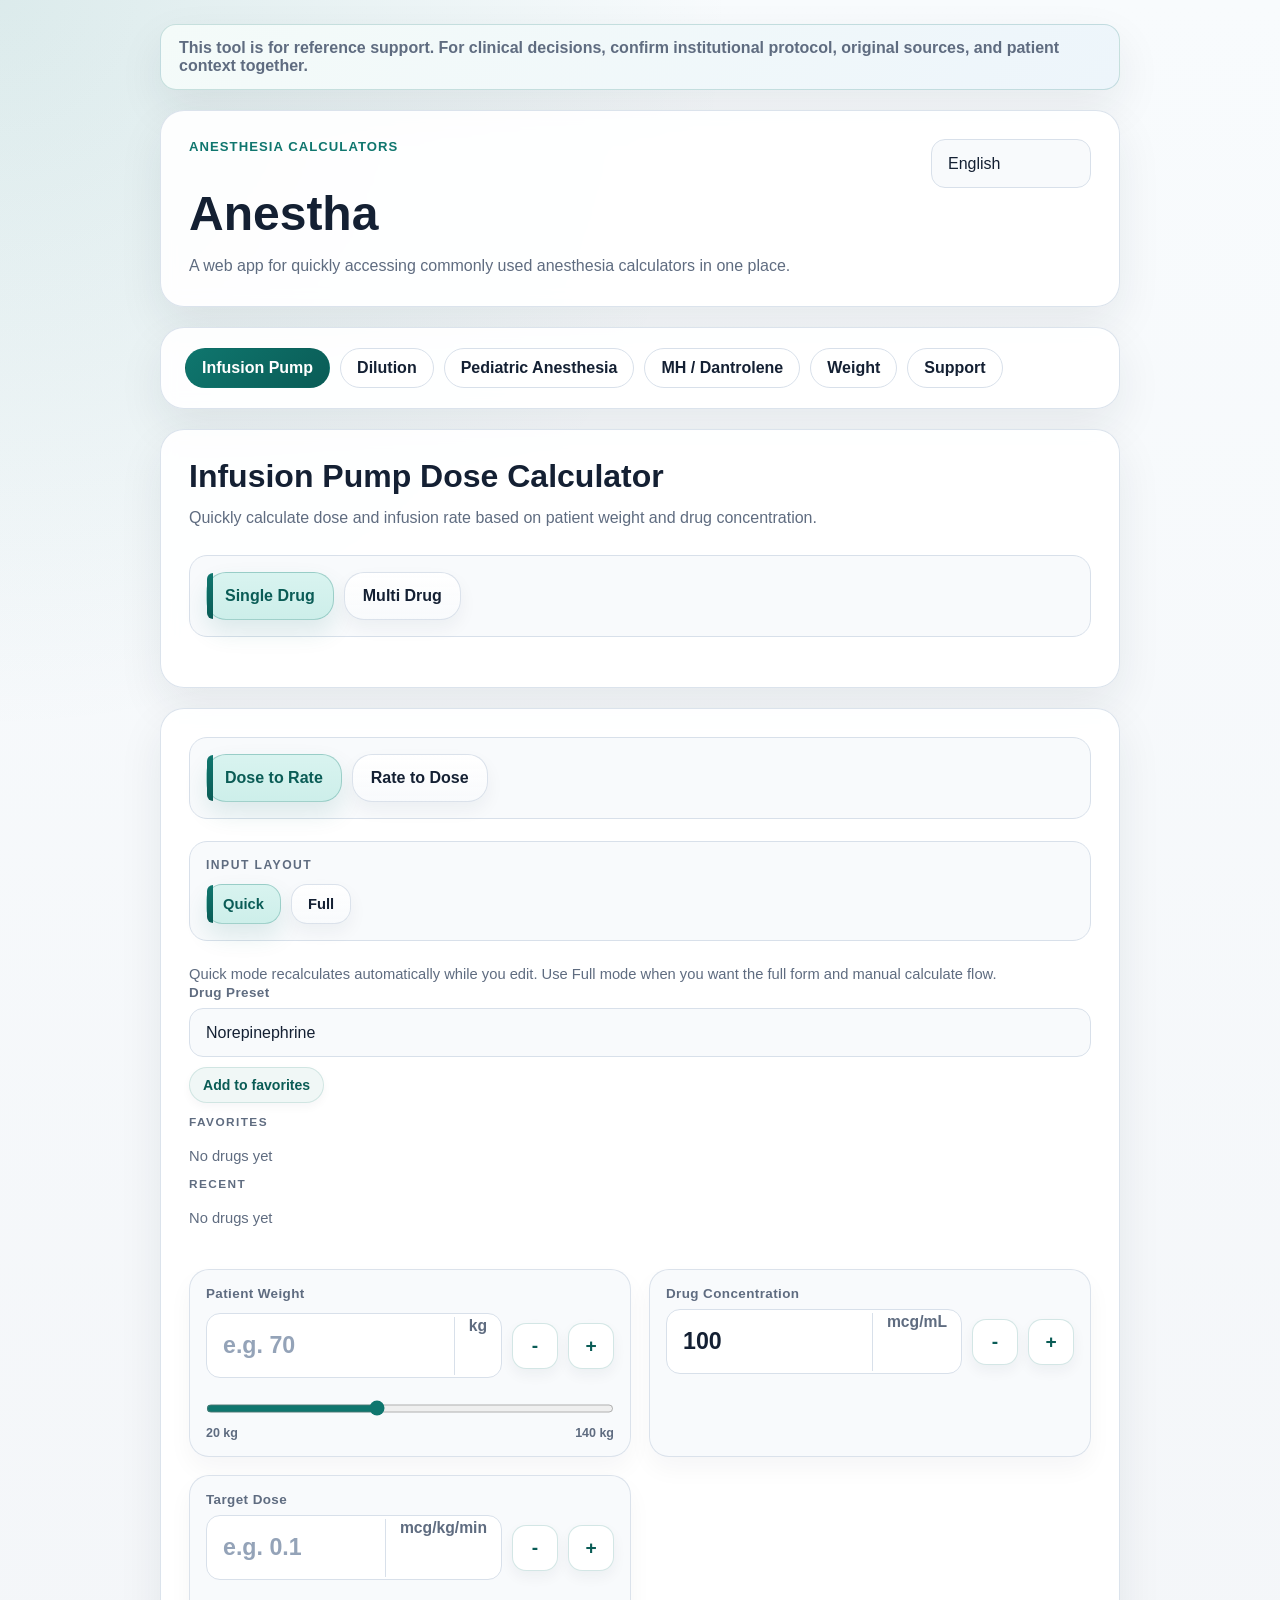
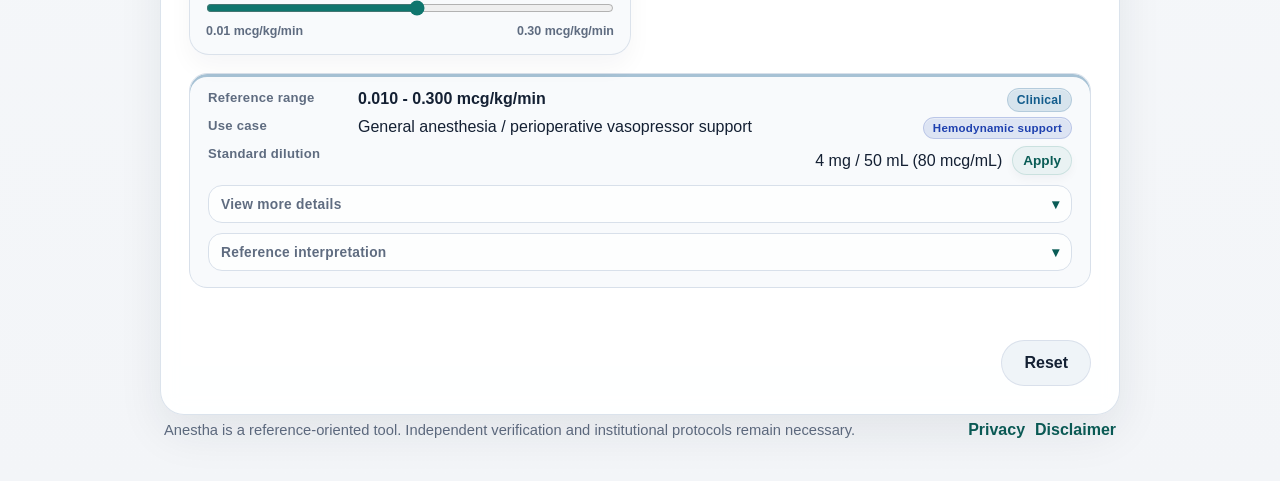
==== commit c98290c6: "feat: split weight calculator into dedicated tab" ====
--- a/index.html
+++ b/index.html
@@ -92,6 +92,17 @@
           <button
             type="button"
             class="calculator-tab"
+            id="tab-weight"
+            data-calculator-tab="weight"
+            role="tab"
+            aria-selected="false"
+            aria-controls="calculator-weight"
+          >
+            <span data-i18n="tab_weight">Weight</span>
+          </button>
+          <button
+            type="button"
+            class="calculator-tab"
             id="tab-support"
             data-calculator-tab="support"
             role="tab"
@@ -1233,6 +1244,92 @@
       </section>
 
       <section
+        id="calculator-weight"
+        class="calculator-view hidden"
+        data-calculator-view="weight"
+        role="tabpanel"
+        aria-labelledby="tab-weight"
+      >
+        <section class="calculator-panel">
+          <div class="calculator-heading">
+            <p class="calculator-kicker" data-i18n="weight_tools_kicker">Weight Tools</p>
+            <h2 data-i18n="weight_tools_heading">Body Weight Calculator</h2>
+            <p class="calculator-description" data-i18n="weight_tools_description">
+              입력한 Height/Weight와 biological sex를 기준으로 BMI, IBW, LBW, AdjBW를 빠르게 계산합니다.
+            </p>
+          </div>
+
+          <section class="support-card">
+            <div class="weight-tools-grid">
+              <label class="field">
+                <span class="field-label" data-i18n="biological_sex">Biological Sex</span>
+                <div class="select-row">
+                  <select id="support-weight-sex" name="support-weight-sex">
+                    <option value="male" data-i18n="male">Male</option>
+                    <option value="female" data-i18n="female">Female</option>
+                  </select>
+                </div>
+              </label>
+
+              <label class="field">
+                <span class="field-label" data-i18n="height_cm">Height (cm)</span>
+                <div class="input-row">
+                  <input id="support-weight-height" name="support-weight-height" type="number" inputmode="decimal" step="any" placeholder="예: 170" data-i18n-placeholder="placeholder_height_cm">
+                  <span class="unit">cm</span>
+                </div>
+              </label>
+
+              <label class="field">
+                <span class="field-label" data-i18n="total_body_weight_kg">Total Body Weight (kg)</span>
+                <div class="input-row">
+                  <input id="support-weight-total" name="support-weight-total" type="number" inputmode="decimal" step="any" placeholder="예: 70" data-i18n-placeholder="placeholder_weight">
+                  <span class="unit">kg</span>
+                </div>
+              </label>
+            </div>
+
+            <div class="weight-tools-result-grid" aria-live="polite">
+              <div class="weight-tools-result-item">
+                <p class="pump-setting-label" data-i18n="weight_tools_bmi">BMI</p>
+                <p id="support-weight-bmi" class="pump-setting-range">-</p>
+              </div>
+              <div class="weight-tools-result-item">
+                <p class="pump-setting-label" data-i18n="weight_tools_ibw">IBW (Devine)</p>
+                <p id="support-weight-ibw" class="pump-setting-range">-</p>
+              </div>
+              <div class="weight-tools-result-item">
+                <p class="pump-setting-label" data-i18n="weight_tools_lbw">LBW (Janmahasatian)</p>
+                <p id="support-weight-lbw" class="pump-setting-range">-</p>
+              </div>
+              <div class="weight-tools-result-item">
+                <p class="pump-setting-label" data-i18n="weight_tools_adjbw">AdjBW (40%)</p>
+                <p id="support-weight-adjbw" class="pump-setting-range">-</p>
+              </div>
+            </div>
+
+            <details class="context-disclosure context-disclosure-compact weight-tools-advanced">
+              <summary class="context-disclosure-summary" data-i18n="view_advanced_weight_metrics">고급 지표 보기</summary>
+              <div class="context-disclosure-content">
+                <div class="weight-tools-advanced-grid" aria-live="polite">
+                  <div class="weight-tools-result-item">
+                    <p class="pump-setting-label" data-i18n="weight_tools_bsa">BSA (Mosteller)</p>
+                    <p id="support-weight-bsa" class="pump-setting-range">-</p>
+                  </div>
+                </div>
+                <p class="helper-text" data-i18n="weight_tools_bsa_note">
+                  BSA는 일부 약물/영역에서 쓰이는 지표이며 마취과 일반 도징의 기본값은 아닙니다.
+                </p>
+              </div>
+            </details>
+
+            <p id="support-weight-note" class="helper-text" data-i18n="weight_tools_note_default">
+              Height와 Total Body Weight를 입력하면 체중 지표를 계산합니다.
+            </p>
+          </section>
+        </section>
+      </section>
+
+      <section
         id="calculator-support"
         class="calculator-view hidden"
         data-calculator-view="support"
@@ -1249,80 +1346,6 @@
           </div>
 
           <div class="support-grid">
-            <section class="support-card support-card-wide" aria-labelledby="support-weight-tools-heading">
-              <p class="support-card-kicker" data-i18n="weight_tools_kicker">Weight Tools</p>
-              <h3 id="support-weight-tools-heading" data-i18n="weight_tools_heading">Body Weight Calculator</h3>
-              <p class="support-card-description" data-i18n="weight_tools_description">
-                입력한 Height/Weight와 biological sex를 기준으로 BMI, IBW, LBW, AdjBW를 빠르게 계산합니다.
-              </p>
-
-              <div class="weight-tools-grid">
-                <label class="field">
-                  <span class="field-label" data-i18n="biological_sex">Biological Sex</span>
-                  <div class="select-row">
-                    <select id="support-weight-sex" name="support-weight-sex">
-                      <option value="male" data-i18n="male">Male</option>
-                      <option value="female" data-i18n="female">Female</option>
-                    </select>
-                  </div>
-                </label>
-
-                <label class="field">
-                  <span class="field-label" data-i18n="height_cm">Height (cm)</span>
-                  <div class="input-row">
-                    <input id="support-weight-height" name="support-weight-height" type="number" inputmode="decimal" step="any" placeholder="예: 170" data-i18n-placeholder="placeholder_height_cm">
-                    <span class="unit">cm</span>
-                  </div>
-                </label>
-
-                <label class="field">
-                  <span class="field-label" data-i18n="total_body_weight_kg">Total Body Weight (kg)</span>
-                  <div class="input-row">
-                    <input id="support-weight-total" name="support-weight-total" type="number" inputmode="decimal" step="any" placeholder="예: 70" data-i18n-placeholder="placeholder_weight">
-                    <span class="unit">kg</span>
-                  </div>
-                </label>
-              </div>
-
-              <div class="weight-tools-result-grid" aria-live="polite">
-                <div class="weight-tools-result-item">
-                  <p class="pump-setting-label" data-i18n="weight_tools_bmi">BMI</p>
-                  <p id="support-weight-bmi" class="pump-setting-range">-</p>
-                </div>
-                <div class="weight-tools-result-item">
-                  <p class="pump-setting-label" data-i18n="weight_tools_ibw">IBW (Devine)</p>
-                  <p id="support-weight-ibw" class="pump-setting-range">-</p>
-                </div>
-                <div class="weight-tools-result-item">
-                  <p class="pump-setting-label" data-i18n="weight_tools_lbw">LBW (Janmahasatian)</p>
-                  <p id="support-weight-lbw" class="pump-setting-range">-</p>
-                </div>
-                <div class="weight-tools-result-item">
-                  <p class="pump-setting-label" data-i18n="weight_tools_adjbw">AdjBW (40%)</p>
-                  <p id="support-weight-adjbw" class="pump-setting-range">-</p>
-                </div>
-              </div>
-
-              <details class="context-disclosure context-disclosure-compact weight-tools-advanced">
-                <summary class="context-disclosure-summary" data-i18n="view_advanced_weight_metrics">고급 지표 보기</summary>
-                <div class="context-disclosure-content">
-                  <div class="weight-tools-advanced-grid" aria-live="polite">
-                    <div class="weight-tools-result-item">
-                      <p class="pump-setting-label" data-i18n="weight_tools_bsa">BSA (Mosteller)</p>
-                      <p id="support-weight-bsa" class="pump-setting-range">-</p>
-                    </div>
-                  </div>
-                  <p class="helper-text" data-i18n="weight_tools_bsa_note">
-                    BSA는 일부 약물/영역에서 쓰이는 지표이며 마취과 일반 도징의 기본값은 아닙니다.
-                  </p>
-                </div>
-              </details>
-
-              <p id="support-weight-note" class="helper-text" data-i18n="weight_tools_note_default">
-                Height와 Total Body Weight를 입력하면 체중 지표를 계산합니다.
-              </p>
-            </section>
-
             <section id="support-donate-card" class="support-card hidden" aria-labelledby="support-donate-heading">
               <p class="support-card-kicker" data-i18n="support_donate_kicker">Support</p>
               <h3 id="support-donate-heading" data-i18n="support_donate_heading">Support ongoing updates</h3>
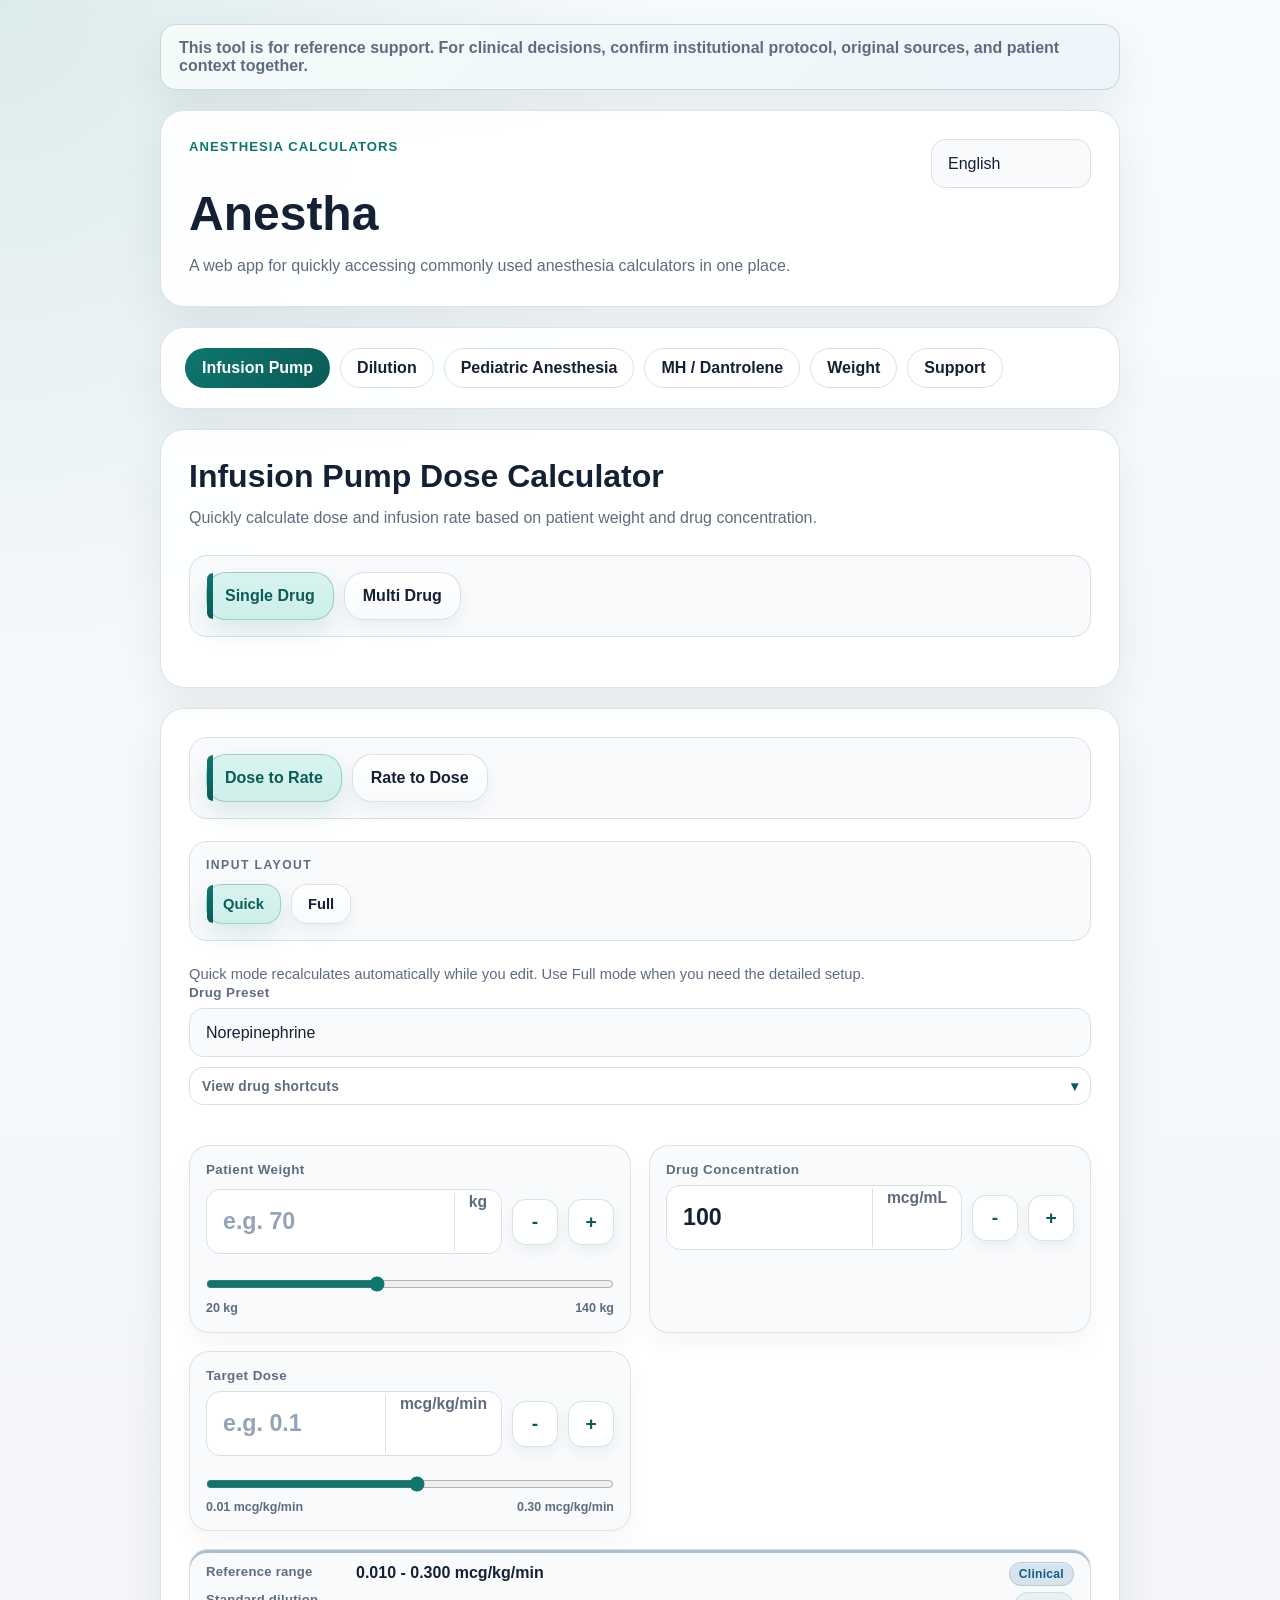
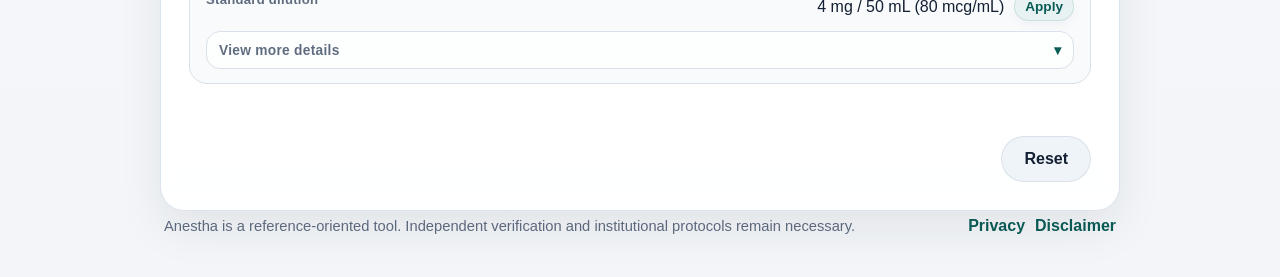
==== commit fbfa137b: "Polish infusion quick workflows and update project status" ====
--- a/index.html
+++ b/index.html
@@ -219,9 +219,9 @@
 
             <div id="infusion-form-stack" class="form-stack">
               <div class="drug-selector">
-                <label class="field">
-                  <span class="field-label" data-i18n="drug_preset">Drug Preset</span>
-                  <div class="select-row">
+	                <label class="field">
+	                  <span class="field-label" data-i18n="drug_preset">Drug Preset</span>
+	                  <div class="select-row">
                     <select id="drug-select" name="drug-select">
                       <option value="norepinephrine">Norepinephrine</option>
                       <option value="epinephrine">Epinephrine</option>
@@ -239,27 +239,32 @@
                       <option value="dexmedetomidine">Dexmedetomidine</option>
                       <option value="remimazolam-induction">Remimazolam (GA induction)</option>
                       <option value="remimazolam-maintenance">Remimazolam (GA maintenance)</option>
-                      <option value="custom">Custom drug</option>
-                    </select>
-                  </div>
-                </label>
-                <div class="quick-drug-actions">
-                  <button type="button" id="favorite-drug-button" class="chip-button chip-button-secondary" data-i18n="add_to_favorites">Add to favorites</button>
-                </div>
-                <div class="quick-drug-groups">
-                  <div class="quick-drug-row">
-                    <span class="quick-drug-label" data-i18n="favorites">Favorites</span>
-                    <div id="favorite-drugs" class="quick-drug-list"></div>
-                  </div>
-                  <div class="quick-drug-row">
-                    <span class="quick-drug-label" data-i18n="recent">Recent</span>
-                    <div id="recent-drugs" class="quick-drug-list"></div>
-                  </div>
-                </div>
-                <p id="drug-help" class="helper-text" data-i18n="drug_help_default">
-                  Preset drug를 선택하면 기본 농도와 Reference Dosing Table 값이 자동으로 입력됩니다.
-                </p>
-              </div>
+	                      <option value="custom">Custom drug</option>
+	                    </select>
+	                  </div>
+	                </label>
+	                <details id="infusion-shortcuts-disclosure" class="context-disclosure context-disclosure-compact">
+	                  <summary class="context-disclosure-summary" data-i18n="view_drug_shortcuts">Drug shortcuts</summary>
+	                  <div class="context-disclosure-content">
+	                    <div class="quick-drug-actions">
+	                      <button type="button" id="favorite-drug-button" class="chip-button chip-button-secondary" data-i18n="add_to_favorites">Add to favorites</button>
+	                    </div>
+	                    <div class="quick-drug-groups">
+	                      <div class="quick-drug-row">
+	                        <span class="quick-drug-label" data-i18n="favorites">Favorites</span>
+	                        <div id="favorite-drugs" class="quick-drug-list"></div>
+	                      </div>
+	                      <div class="quick-drug-row">
+	                        <span class="quick-drug-label" data-i18n="recent">Recent</span>
+	                        <div id="recent-drugs" class="quick-drug-list"></div>
+	                      </div>
+	                    </div>
+	                  </div>
+	                </details>
+	                <p id="drug-help" class="helper-text" data-i18n="drug_help_default">
+	                  Preset drug를 선택하면 기본 농도와 Reference Dosing Table 값이 자동으로 입력됩니다.
+	                </p>
+	              </div>
 
               <div id="preset-summary" class="preset-summary">
                 <div class="preset-summary-row">
@@ -269,10 +274,10 @@
                     <span id="reference-range-badge"></span>
                   </span>
                 </div>
-                <div class="preset-summary-row">
-                  <span class="preset-summary-label" data-i18n="use_case">Use case</span>
-                  <span class="preset-summary-value-row">
-                    <span id="reference-use-case-text" class="preset-summary-value">-</span>
+	                <div class="preset-summary-row preset-summary-row-secondary">
+	                  <span class="preset-summary-label" data-i18n="use_case">Use case</span>
+	                  <span class="preset-summary-value-row">
+	                    <span id="reference-use-case-text" class="preset-summary-value">-</span>
                     <span id="reference-use-case-badge"></span>
                   </span>
                 </div>
@@ -514,20 +519,25 @@
             </div>
           </details>
 
-          <div class="reference-panel">
-            <p class="preset-summary-label" data-i18n="references">References</p>
-            <ul id="infusion-reference-list" class="reference-list"></ul>
-            <details class="context-disclosure context-disclosure-compact">
-              <summary class="context-disclosure-summary" data-i18n="view_reference_checklist">How to verify references</summary>
-              <div class="context-disclosure-content">
-                <p class="helper-text" data-i18n="current_references_verified">You can open each reference link and review the original source directly.</p>
-                <p class="helper-text" data-i18n="reference_years_note">Source year refers to the original document year when available, while Last reviewed is the date this app rechecked the link.</p>
-                <p class="reference-note" data-i18n="infusion_reference_note">
-                  Label은 허가사항 기반 자료이고, Clinical과 Study-specific은 마취 관행 또는 특정 연구 상황을 요약한 자료입니다. 앱이 제시하는 범위는 절대적 표준 처방이 아니라 참고값이므로, 실제 사용 전 기관 프로토콜과 원문 레퍼런스를 함께 확인해야 합니다.
-                </p>
-              </div>
-            </details>
-          </div>
+	          <div class="reference-panel">
+	            <details id="infusion-references-disclosure" class="context-disclosure context-disclosure-compact" open>
+	              <summary class="context-disclosure-summary" data-i18n="view_references_and_verification">References and verification</summary>
+	              <div class="context-disclosure-content">
+	                <p class="preset-summary-label" data-i18n="references">References</p>
+	                <ul id="infusion-reference-list" class="reference-list"></ul>
+	                <details class="context-disclosure context-disclosure-compact">
+	                  <summary class="context-disclosure-summary" data-i18n="view_reference_checklist">How to verify references</summary>
+	                  <div class="context-disclosure-content">
+	                    <p class="helper-text" data-i18n="current_references_verified">You can open each reference link and review the original source directly.</p>
+	                    <p class="helper-text" data-i18n="reference_years_note">Source year refers to the original document year when available, while Last reviewed is the date this app rechecked the link.</p>
+	                    <p class="reference-note" data-i18n="infusion_reference_note">
+	                      Label은 허가사항 기반 자료이고, Clinical과 Study-specific은 마취 관행 또는 특정 연구 상황을 요약한 자료입니다. 앱이 제시하는 범위는 절대적 표준 처방이 아니라 참고값이므로, 실제 사용 전 기관 프로토콜과 원문 레퍼런스를 함께 확인해야 합니다.
+	                    </p>
+	                  </div>
+	                </details>
+	              </div>
+	            </details>
+	          </div>
 
           <div id="reference-table-card" class="reference-table-card hidden">
             <div class="reference-table-header">
@@ -587,22 +597,10 @@
             </details>
           </div>
 
-          <div class="workspace-toolbar">
-            <label class="field">
-              <span class="field-label" data-i18n="shared_patient_weight">Shared Patient Weight</span>
-              <div class="input-row">
-                <input id="workspace-shared-weight" name="workspace-shared-weight" type="number" inputmode="decimal" step="any" placeholder="예: 70" data-i18n-placeholder="placeholder_weight">
-                <span class="unit">kg</span>
-              </div>
-              <div class="workspace-shared-stepper-row">
-                <button type="button" class="workspace-stepper-button" data-workspace-shared-step="-1" data-i18n-aria-label="decrease_value" aria-label="Decrease value">-</button>
-                <button type="button" class="workspace-stepper-button" data-workspace-shared-step="1" data-i18n-aria-label="increase_value" aria-label="Increase value">+</button>
-              </div>
-            </label>
-
-            <div class="mode-selector workspace-layout-selector" role="tablist" aria-label="Multi Drug layout mode" data-i18n-aria-label="workspace_layout_aria">
-              <p class="mode-title" data-i18n="workspace_layout_title">Layout</p>
-              <div class="mode-options">
+		          <div class="workspace-toolbar">
+		            <div class="mode-selector workspace-layout-selector" role="tablist" aria-label="Multi Drug layout mode" data-i18n-aria-label="workspace_layout_aria">
+	              <p class="mode-title" data-i18n="workspace_layout_title">Layout</p>
+	              <div class="mode-options">
                 <button
                   type="button"
                   class="mode-option-button is-active"
@@ -618,12 +616,30 @@
                   data-workspace-layout-tab="full"
                   role="tab"
                   aria-selected="false"
-                >
-                  <span data-i18n="full_mode">Full</span>
-                </button>
-              </div>
-            </div>
-          </div>
+	                >
+		                  <span data-i18n="full_mode">Full</span>
+		                </button>
+		              </div>
+		            </div>
+
+		            <label class="field">
+		              <span class="field-label" data-i18n="shared_patient_weight">Shared Patient Weight</span>
+		              <div class="workspace-input-control-row is-inline-stepper">
+		                <div class="input-row">
+		                  <input id="workspace-shared-weight" name="workspace-shared-weight" type="number" inputmode="decimal" step="any" placeholder="예: 70" data-i18n-placeholder="placeholder_weight">
+		                  <span class="unit">kg</span>
+		                </div>
+		                <div class="workspace-shared-stepper-row workspace-stepper-row-inline">
+		                  <button type="button" class="workspace-stepper-button" data-workspace-shared-step="-1" data-i18n-aria-label="decrease_value" aria-label="Decrease value">-</button>
+		                  <button type="button" class="workspace-stepper-button" data-workspace-shared-step="1" data-i18n-aria-label="increase_value" aria-label="Increase value">+</button>
+		                </div>
+		              </div>
+		            </label>
+
+		            <div class="workspace-toolbar-actions">
+		              <button type="button" id="workspace-add-card-button" class="btn btn-secondary" data-i18n="add_drug">+ Add drug</button>
+		            </div>
+	          </div>
 
           <p id="workspace-quick-mode-hint" class="helper-text workspace-quick-hint" data-i18n="workspace_quick_mode_help">
             Quick에서는 카드 조작을 우선으로 보여주고, Full에서는 템플릿/근거 정보를 더 자세히 봅니다.
@@ -670,13 +686,9 @@
           </p>
 
           <div id="workspace-card-list" class="workspace-card-list" aria-live="polite"></div>
-
-          <div class="actions">
-            <button type="button" id="workspace-add-card-button" class="btn btn-secondary" data-i18n="add_drug">+ Add drug</button>
-          </div>
-        </section>
-        </section>
-      </section>
+	        </section>
+	        </section>
+	      </section>
 
       <section
         id="calculator-pediatric"
--- a/style.css
+++ b/style.css
@@ -500,6 +500,10 @@
 
 .preset-summary-row:last-of-type {
   margin-bottom: 0;
+}
+
+.preset-summary-row-secondary {
+  opacity: 0.92;
 }
 
 .preset-summary-label {
@@ -796,6 +800,15 @@
   border-top: 1px solid var(--border);
 }
 
+.reference-panel > .context-disclosure {
+  margin-top: 0;
+}
+
+.reference-panel .context-disclosure-content > .preset-summary-label {
+  display: block;
+  margin-top: 12px;
+}
+
 .reference-list {
   margin: 8px 0 0;
   padding-left: 0;
@@ -1063,10 +1076,23 @@
 
 #infusion-view-single-drug.is-quick-mode #preset-summary {
   order: 5;
+  padding: 14px 16px;
+}
+
+#infusion-view-single-drug.is-quick-mode #preset-summary > .context-disclosure:last-child {
+  display: none;
 }
 
 #infusion-view-single-drug.is-quick-mode #custom-drug-fields {
   order: 6;
+}
+
+#infusion-view-single-drug.is-quick-mode #infusion-shortcuts-disclosure {
+  margin-top: 10px;
+}
+
+#infusion-view-single-drug.is-quick-mode .preset-summary-row-secondary {
+  display: none;
 }
 
 #infusion-view-single-drug.is-quick-mode .quick-field {
@@ -1134,7 +1160,10 @@
 }
 
 #infusion-view-single-drug.is-quick-mode #result-card {
-  padding-top: 18px;
+  padding: 0;
+  background: transparent;
+  border: 0;
+  box-shadow: none;
 }
 
 #infusion-view-single-drug.is-quick-mode #result-card .result-label-row,
@@ -1144,10 +1173,22 @@
   display: none;
 }
 
+#infusion-view-single-drug.is-quick-mode #result-card > .context-disclosure {
+  display: none;
+}
+
 #infusion-view-single-drug.is-quick-mode #result-card .reference-panel {
   margin-top: 0;
-  padding-top: 0;
-  border-top: 0;
+  padding: 14px 16px;
+  border: 1px solid rgba(216, 224, 234, 0.92);
+  border-radius: 20px;
+  background: rgba(255, 255, 255, 0.96);
+  box-shadow: 0 10px 22px rgba(20, 32, 51, 0.04);
+}
+
+#infusion-view-single-drug.is-quick-mode #result-warning {
+  margin-top: 12px;
+  font-size: 0.84rem;
 }
 
 .field {
@@ -1270,6 +1311,32 @@
   gap: 14px;
 }
 
+.workspace-toolbar-actions {
+  display: flex;
+  align-items: flex-end;
+  justify-content: flex-end;
+}
+
+.workspace-toolbar-actions #workspace-add-card-button {
+  padding: 10px 16px;
+  font-size: 0.94rem;
+  font-weight: 700;
+  color: var(--accent-dark);
+  background: rgba(15, 118, 110, 0.06);
+  border: 1px solid rgba(15, 118, 110, 0.16);
+  box-shadow: none;
+}
+
+.workspace-toolbar-actions #workspace-add-card-button:hover {
+  background: rgba(15, 118, 110, 0.1);
+  border-color: rgba(15, 118, 110, 0.22);
+}
+
+.workspace-toolbar-actions #workspace-add-card-button:disabled {
+  opacity: 0.55;
+  cursor: not-allowed;
+}
+
 .workspace-layout-selector {
   min-width: 220px;
   max-width: 360px;
@@ -1331,6 +1398,17 @@
   margin-bottom: 14px;
 }
 
+.workspace-card-header-main {
+  flex: 1 1 auto;
+  min-width: 0;
+}
+
+.workspace-card-header-actions {
+  flex-shrink: 0;
+  gap: 6px;
+  justify-content: flex-end;
+}
+
 .workspace-card-title {
   margin: 0;
   font-size: 1.15rem;
@@ -1441,6 +1519,10 @@
 
 .workspace-card .context-disclosure-content .workspace-card-reference-note {
   margin-top: 8px;
+}
+
+.workspace-card-fields {
+  align-items: start;
 }
 
 .workspace-card-warning {
@@ -1486,6 +1568,121 @@
   background: rgba(207, 237, 232, 0.92);
 }
 
+#infusion-view-workspace.is-quick-mode #workspace-quick-mode-hint {
+  display: none;
+}
+
+#infusion-view-workspace.is-quick-mode .workspace-toolbar {
+  align-items: stretch;
+}
+
+#infusion-view-workspace.is-quick-mode .workspace-toolbar .field {
+  flex: 1 1 260px;
+}
+
+#infusion-view-workspace.is-quick-mode .workspace-toolbar-actions {
+  flex: 0 0 auto;
+}
+
+#infusion-view-workspace.is-quick-mode .workspace-card-list {
+  grid-template-columns: repeat(2, minmax(0, 1fr));
+  gap: 14px;
+}
+
+#infusion-view-workspace.is-quick-mode .workspace-card {
+  display: grid;
+  gap: 12px;
+  padding: 16px;
+}
+
+#infusion-view-workspace.is-quick-mode .workspace-card-header {
+  margin-bottom: 0;
+}
+
+#infusion-view-workspace.is-quick-mode .workspace-card-title {
+  font-size: 1.05rem;
+}
+
+#infusion-view-workspace.is-quick-mode .workspace-card-tag {
+  padding: 4px 8px;
+  font-size: 0.72rem;
+}
+
+#infusion-view-workspace.is-quick-mode .workspace-card-header-actions .chip-button {
+  padding: 7px 10px;
+  font-size: 0.8rem;
+  box-shadow: none;
+}
+
+#infusion-view-workspace.is-quick-mode .workspace-card-header-actions .chip-button:disabled,
+#infusion-view-workspace.is-quick-mode .workspace-card-footer-actions .chip-button:disabled {
+  display: none;
+}
+
+#infusion-view-workspace.is-quick-mode .workspace-card-result {
+  order: 2;
+  margin-top: 0;
+  padding: 14px 16px;
+}
+
+#infusion-view-workspace.is-quick-mode .workspace-card-rate {
+  font-size: 1.55rem;
+}
+
+#infusion-view-workspace.is-quick-mode .workspace-card-context {
+  font-size: 0.92rem;
+  color: var(--text);
+  line-height: 1.45;
+}
+
+#infusion-view-workspace.is-quick-mode .workspace-card-fields-quick {
+  order: 3;
+  grid-template-columns: repeat(3, minmax(0, 1fr));
+  gap: 12px;
+}
+
+#infusion-view-workspace.is-quick-mode .workspace-card-fields-quick .input-row input {
+  min-height: 56px;
+  padding: 16px 14px;
+  font-size: 1.18rem;
+  font-weight: 800;
+  line-height: 1.2;
+  color: var(--text);
+  caret-color: var(--text);
+  -webkit-text-fill-color: var(--text);
+  opacity: 1;
+}
+
+#infusion-view-workspace.is-quick-mode .workspace-card-fields-quick .unit,
+#infusion-view-workspace.is-quick-mode .workspace-card-fields-quick .unit-select {
+  min-height: 56px;
+  font-size: 0.94rem;
+}
+
+#infusion-view-workspace.is-quick-mode .workspace-card-fields-quick .workspace-stepper-button {
+  width: 40px;
+  height: 40px;
+}
+
+#infusion-view-workspace.is-quick-mode .workspace-card-reference-disclosure {
+  order: 4;
+}
+
+#infusion-view-workspace.is-quick-mode .workspace-card-footer-actions {
+  order: 5;
+  margin-top: 0;
+}
+
+#infusion-view-workspace.is-quick-mode .workspace-card-footer-actions .chip-button {
+  padding: 8px 12px;
+  font-size: 0.82rem;
+}
+
+#infusion-view-workspace.is-quick-mode .workspace-card-header-actions .chip-button,
+#infusion-view-workspace.is-quick-mode .workspace-card-footer-actions .chip-button {
+  min-height: 40px;
+}
+
 .btn {
   border: 0;
   border-radius: 999px;
@@ -1756,6 +1953,11 @@
   margin: 18px 0 0;
   font-weight: 700;
   color: var(--danger);
+}
+
+.result-warning.is-neutral {
+  color: var(--muted);
+  font-weight: 600;
 }
 
 .hidden {
@@ -1841,6 +2043,14 @@
     align-items: stretch;
   }
 
+  .workspace-toolbar-actions {
+    width: 100%;
+  }
+
+  .workspace-toolbar-actions .btn {
+    width: 100%;
+  }
+
   .result-label-row,
   .reference-summary-title-row {
     flex-direction: column;
@@ -1876,6 +2086,30 @@
     align-items: stretch;
   }
 
+  #infusion-view-workspace.is-quick-mode .workspace-card-list {
+    grid-template-columns: 1fr;
+  }
+
+  #infusion-view-workspace.is-quick-mode .workspace-card-fields-quick {
+    grid-template-columns: 1fr;
+  }
+
+  #infusion-view-workspace.is-quick-mode .workspace-card-header-actions {
+    display: grid;
+    grid-template-columns: repeat(auto-fit, minmax(96px, 1fr));
+    width: 100%;
+    justify-content: stretch;
+  }
+
+  #infusion-view-workspace.is-quick-mode .workspace-card-header {
+    flex-direction: column;
+  }
+
+  #infusion-view-workspace.is-quick-mode .workspace-card-header-actions .chip-button,
+  #infusion-view-workspace.is-quick-mode .workspace-card-footer-actions .chip-button {
+    width: 100%;
+  }
+
   .workspace-stepper-row.workspace-stepper-row-inline {
     margin-top: 8px;
   }
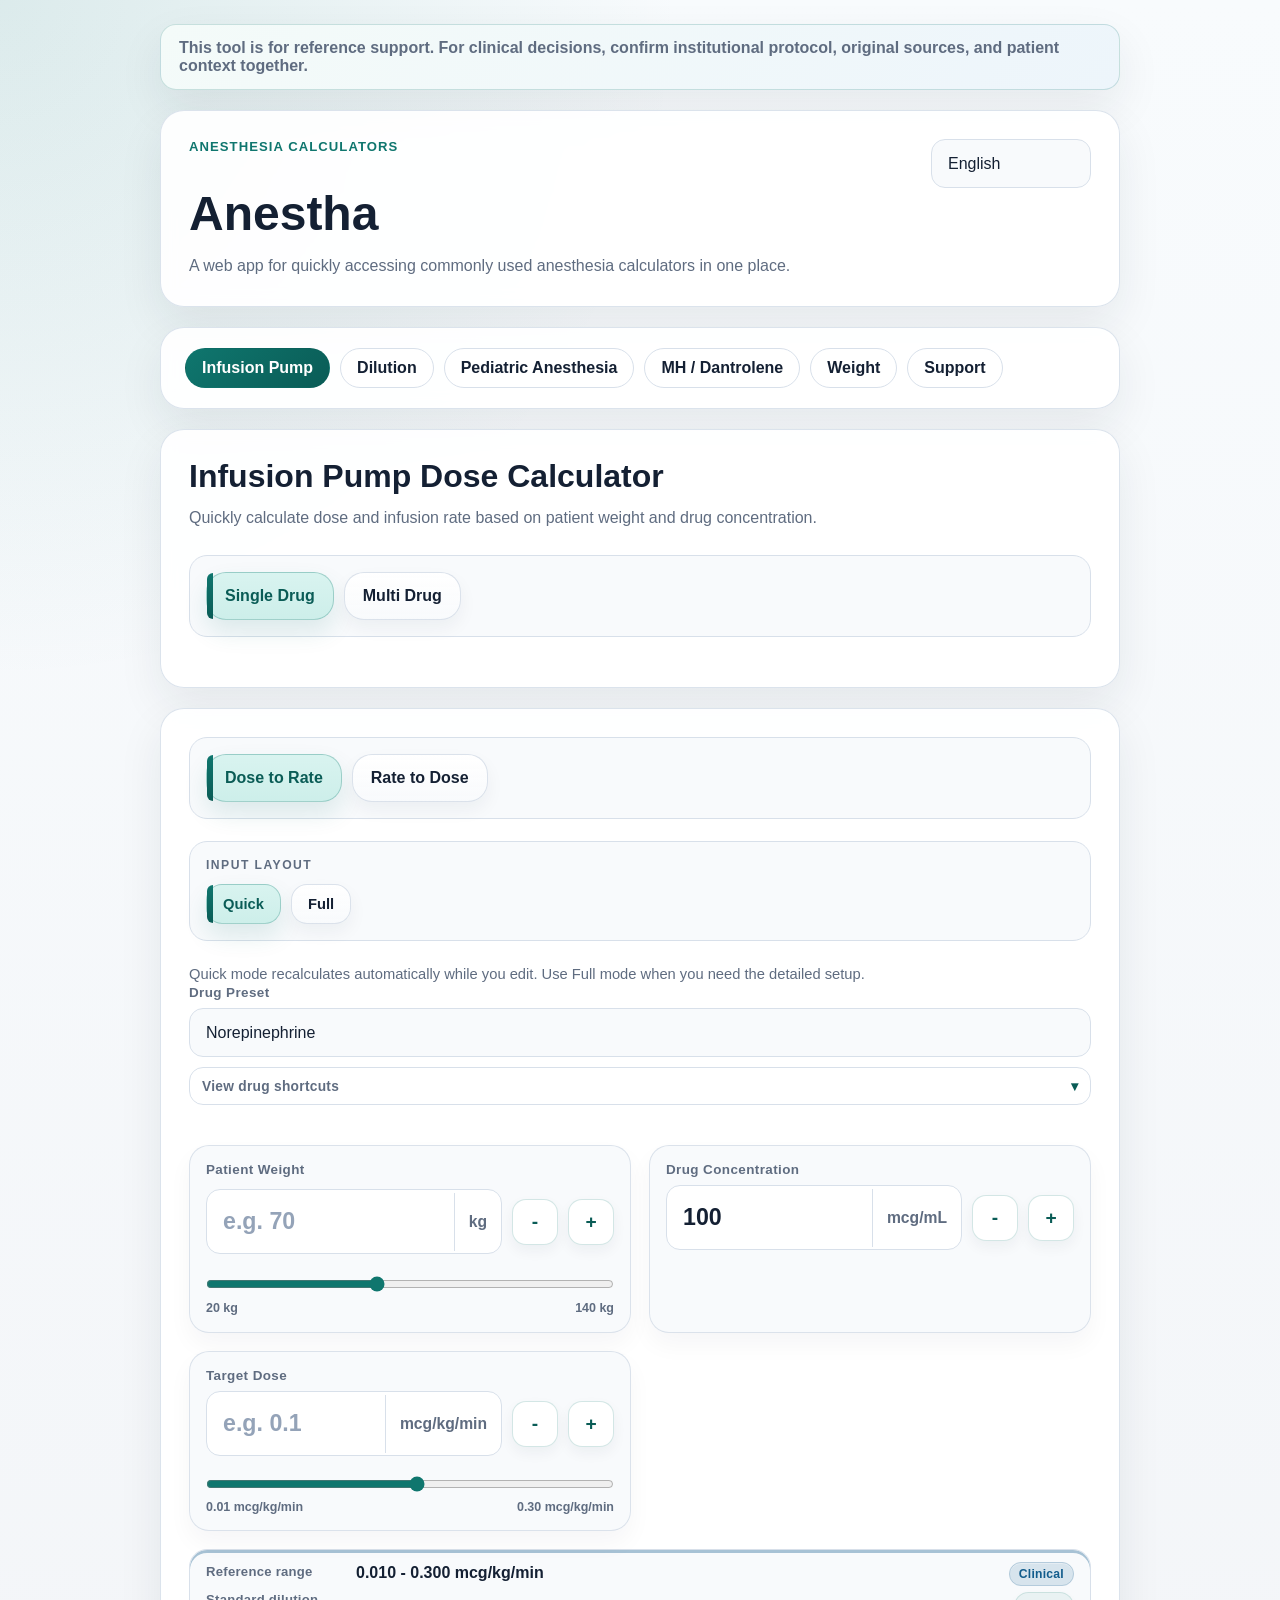
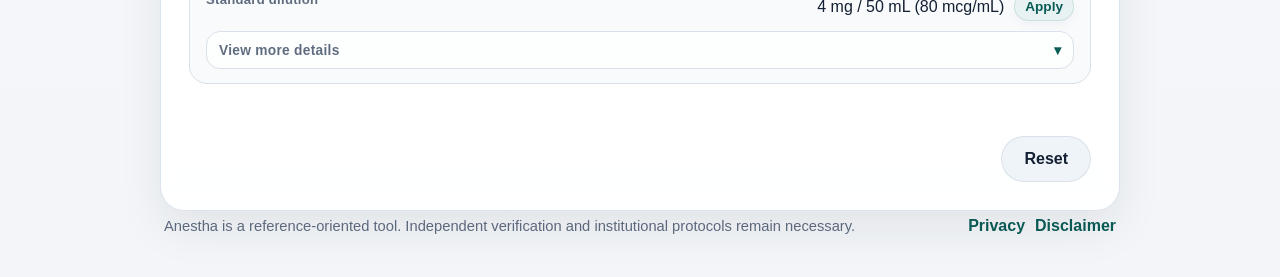
==== commit 7d114643: "refactor: split script.js into modular js/ directory Extract translations, drug presets, reference r" ====
--- a/index.html
+++ b/index.html
@@ -1573,6 +1573,6 @@
     </footer>
   </main>
 
-  <script src="script.js"></script>
+  <script type="module" src="script.js"></script>
 </body>
 </html>
--- a/style.css
+++ b/style.css
@@ -1219,6 +1219,8 @@
 }
 
 .input-row input {
+  flex: 1 1 auto;
+  min-width: 0;
   width: 100%;
   border: 0;
   outline: none;
@@ -1267,6 +1269,9 @@
 }
 
 .unit {
+  display: inline-flex;
+  flex: 0 0 auto;
+  align-items: center;
   padding: 0 14px;
   border-left: 1px solid var(--border);
   font-size: 0.9rem;
@@ -1276,6 +1281,9 @@
 }
 
 .unit-select {
+  display: inline-flex;
+  flex: 0 0 auto;
+  align-items: center;
   border: 0;
   border-left: 1px solid var(--border);
   outline: none;
@@ -1637,12 +1645,28 @@
 
 #infusion-view-workspace.is-quick-mode .workspace-card-fields-quick {
   order: 3;
-  grid-template-columns: repeat(3, minmax(0, 1fr));
+  grid-template-columns: repeat(2, minmax(0, 1fr));
   gap: 12px;
+}
+
+#infusion-view-workspace.is-quick-mode .workspace-card-fields-quick > .field:first-child {
+  grid-column: 1 / -1;
+}
+
+#infusion-view-workspace.is-quick-mode .workspace-card-fields-quick .workspace-input-control-row.is-inline-stepper {
+  grid-template-columns: 1fr;
+  align-items: stretch;
+}
+
+#infusion-view-workspace.is-quick-mode .workspace-card-fields-quick .input-row {
+  display: grid;
+  grid-template-columns: minmax(0, 1fr) auto;
+  align-items: stretch;
 }
 
 #infusion-view-workspace.is-quick-mode .workspace-card-fields-quick .input-row input {
   min-height: 56px;
+  width: 100%;
   padding: 16px 14px;
   font-size: 1.18rem;
   font-weight: 800;
@@ -1653,10 +1677,26 @@
   opacity: 1;
 }
 
+#infusion-view-workspace.is-quick-mode .workspace-card-fields-quick .input-row input[type="number"] {
+  appearance: textfield;
+  -moz-appearance: textfield;
+}
+
+#infusion-view-workspace.is-quick-mode .workspace-card-fields-quick .input-row input[type="number"]::-webkit-outer-spin-button,
+#infusion-view-workspace.is-quick-mode .workspace-card-fields-quick .input-row input[type="number"]::-webkit-inner-spin-button {
+  -webkit-appearance: none;
+  margin: 0;
+}
+
 #infusion-view-workspace.is-quick-mode .workspace-card-fields-quick .unit,
 #infusion-view-workspace.is-quick-mode .workspace-card-fields-quick .unit-select {
   min-height: 56px;
   font-size: 0.94rem;
+}
+
+#infusion-view-workspace.is-quick-mode .workspace-card-fields-quick .workspace-stepper-row.workspace-stepper-row-inline {
+  margin-top: 8px;
+  justify-content: flex-start;
 }
 
 #infusion-view-workspace.is-quick-mode .workspace-card-fields-quick .workspace-stepper-button {
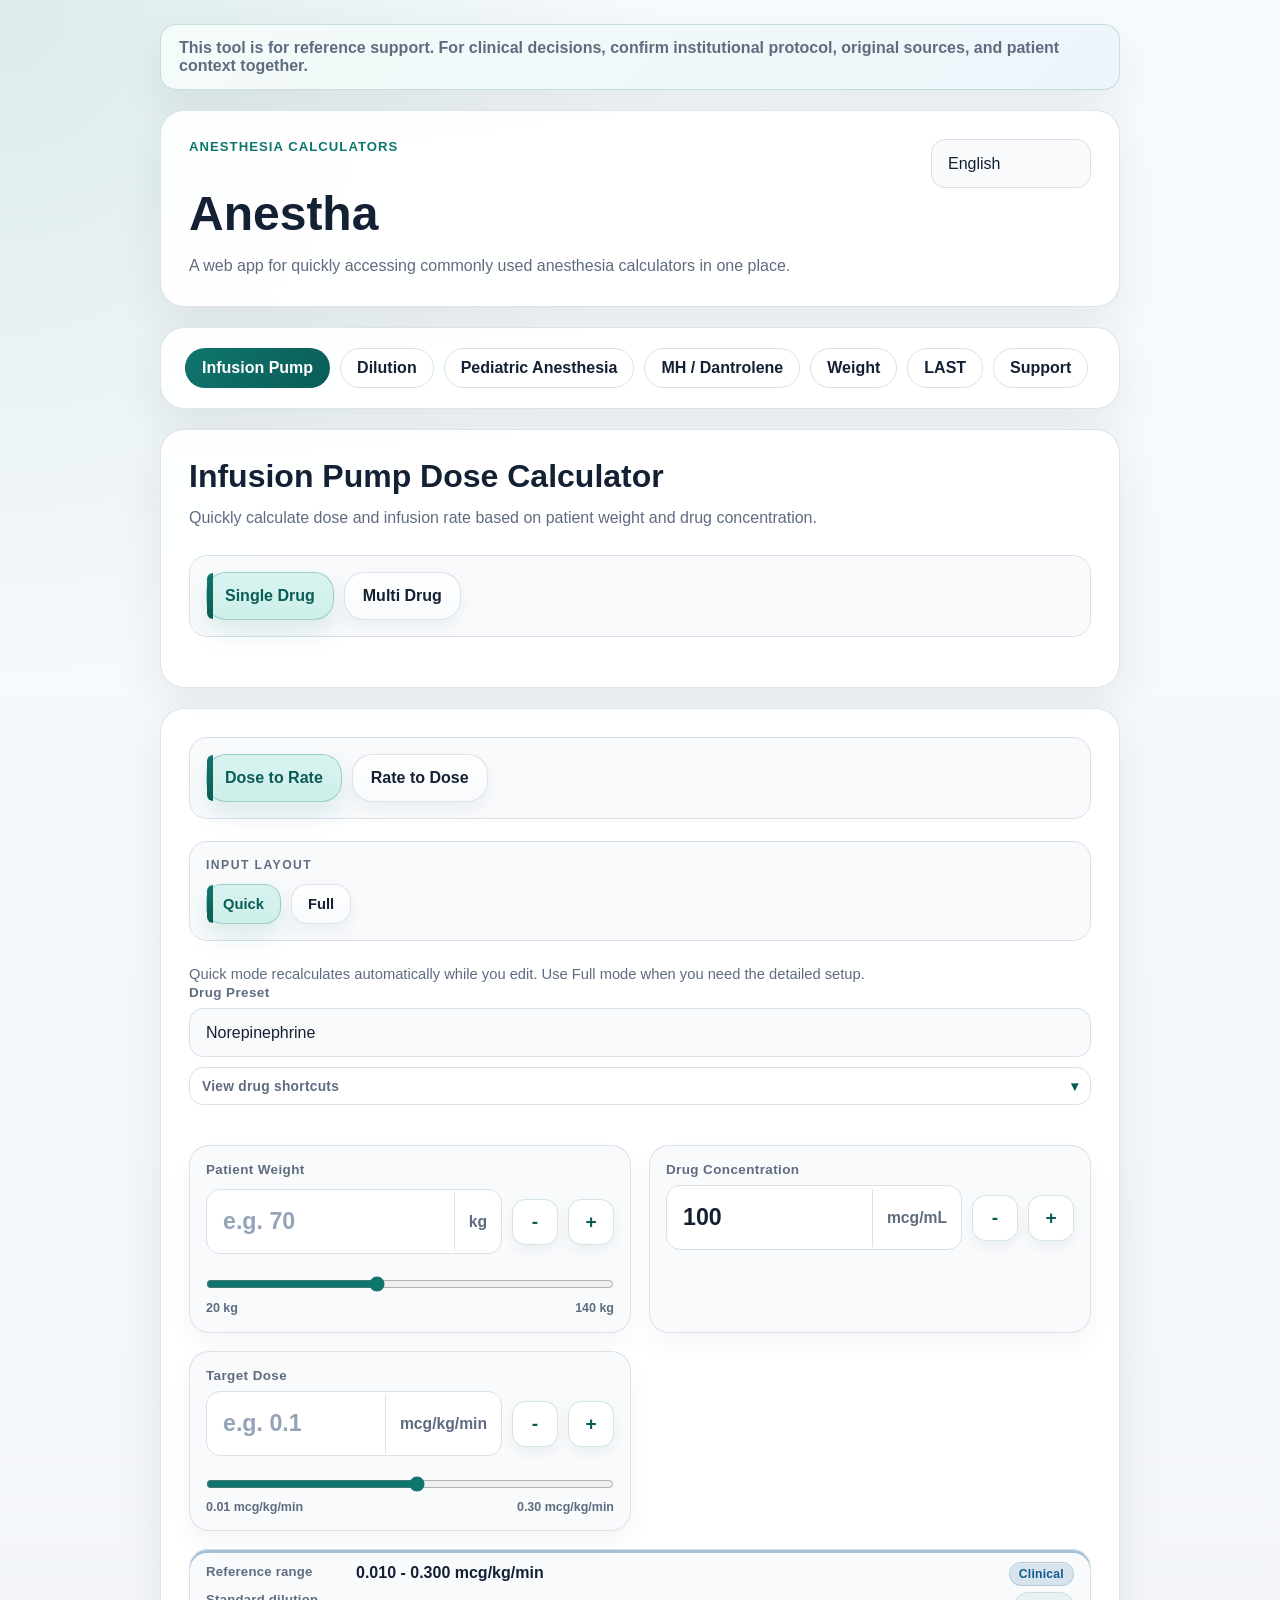
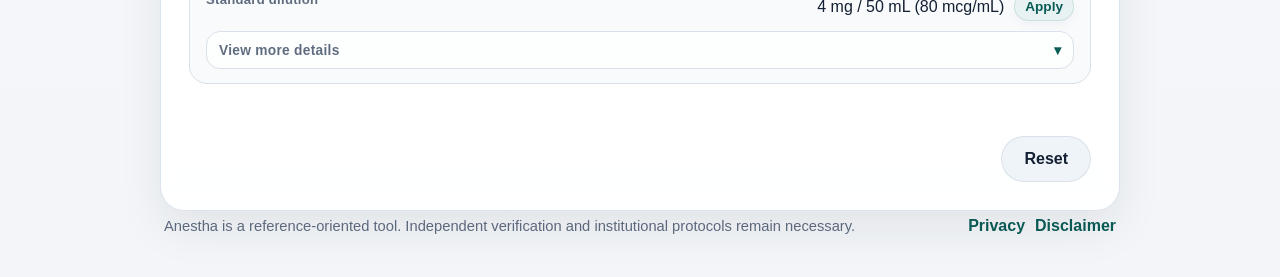
==== commit f52903d4: "feat: add LAST calculator, improve Weight page with FFM/LBM and formulas - New LAST (Local Anestheti" ====
--- a/index.html
+++ b/index.html
@@ -103,6 +103,17 @@
           <button
             type="button"
             class="calculator-tab"
+            id="tab-last"
+            data-calculator-tab="last"
+            role="tab"
+            aria-selected="false"
+            aria-controls="calculator-last"
+          >
+            <span data-i18n="tab_last">LAST</span>
+          </button>
+          <button
+            type="button"
+            class="calculator-tab"
             id="tab-support"
             data-calculator-tab="support"
             role="tab"
@@ -1256,6 +1267,147 @@
       </section>
 
       <section
+        id="calculator-last"
+        class="calculator-view hidden"
+        data-calculator-view="last"
+        role="tabpanel"
+        aria-labelledby="tab-last"
+      >
+        <section class="calculator-panel">
+          <div class="calculator-heading">
+            <p class="calculator-kicker" data-i18n="emergency_tool">Emergency Tool</p>
+            <h2 data-i18n="last_heading">Local Anesthetic Toxicity Calculator</h2>
+            <p class="calculator-description" data-i18n="last_description">
+              체중 기반 국소마취제 최대 안전 용량을 확인하고, 투여 예정 용량의 안전 비율을 평가합니다.
+            </p>
+            <details class="context-disclosure context-disclosure-compact">
+              <summary class="context-disclosure-summary" data-i18n="last_view_note">사용 참고사항</summary>
+              <div class="context-disclosure-content">
+                <p class="reference-note" data-i18n="last_note">
+                  ASRA Practice Advisory (2020) 기반. 실제 최대 용량은 주사 부위, 혈관 분포, 환자 상태에 따라 달라질 수 있습니다.
+                </p>
+              </div>
+            </details>
+          </div>
+
+          <form id="last-form" novalidate>
+            <div class="form-stack">
+              <div class="form-grid">
+                <label class="field">
+                  <span class="field-label" data-i18n="patient_weight">Patient Weight</span>
+                  <div class="input-row">
+                    <input id="last-weight" name="last-weight" type="number" inputmode="decimal" step="any" placeholder="예: 70" data-i18n-placeholder="placeholder_weight">
+                    <span class="unit">kg</span>
+                  </div>
+                </label>
+
+                <label class="field">
+                  <span class="field-label" data-i18n="last_drug_select">국소마취제</span>
+                  <div class="select-row">
+                    <select id="last-drug" name="last-drug">
+                      <option value="lidocaine">Lidocaine</option>
+                      <option value="bupivacaine">Bupivacaine</option>
+                      <option value="ropivacaine">Ropivacaine</option>
+                      <option value="levobupivacaine">Levobupivacaine</option>
+                      <option value="mepivacaine">Mepivacaine</option>
+                      <option value="chloroprocaine">Chloroprocaine</option>
+                    </select>
+                  </div>
+                </label>
+
+                <label class="field field-inline">
+                  <input id="last-epinephrine" name="last-epinephrine" type="checkbox">
+                  <span class="field-label" data-i18n="last_with_epinephrine">Epinephrine 포함</span>
+                </label>
+
+                <label class="field">
+                  <span class="field-label" data-i18n="last_planned_dose">투여 예정 용량 (선택)</span>
+                  <div class="input-row">
+                    <input id="last-planned-dose" name="last-planned-dose" type="number" inputmode="decimal" step="any" placeholder="예: 300" data-i18n-placeholder="placeholder_planned_dose">
+                    <span class="unit">mg</span>
+                  </div>
+                </label>
+              </div>
+
+              <p id="last-error-message" class="error-message" role="alert" aria-live="polite"></p>
+
+              <div class="actions">
+                <button type="submit" class="btn btn-primary" data-i18n="calculate">Calculate</button>
+                <button type="button" id="last-reset-button" class="btn btn-secondary" data-i18n="reset">Reset</button>
+              </div>
+            </div>
+          </form>
+        </section>
+
+        <section id="last-result-card" class="result-card hidden" aria-live="polite">
+          <p class="result-label" data-i18n="last_max_dose">최대 안전 용량</p>
+          <h2 id="last-primary-result">0 mg</h2>
+          <p id="last-dose-basis" class="concentration-result"></p>
+
+          <div id="last-epi-section" class="pump-setting hidden">
+            <p class="pump-setting-label" data-i18n="last_max_dose_with_epi">Epinephrine 포함 시 최대 용량</p>
+            <p id="last-epi-result" class="pump-setting-range">-</p>
+          </div>
+
+          <div class="result-summary-grid">
+            <div class="result-summary-item">
+              <p class="pump-setting-label" data-i18n="last_onset">Onset</p>
+              <p id="last-onset" class="pump-setting-range">-</p>
+            </div>
+            <div class="result-summary-item">
+              <p class="pump-setting-label" data-i18n="last_duration">Duration</p>
+              <p id="last-duration" class="pump-setting-range">-</p>
+            </div>
+          </div>
+
+          <div id="last-safety-section" class="pump-setting hidden">
+            <p class="pump-setting-label" data-i18n="last_safety_label">안전성 평가</p>
+            <p id="last-safety-result" class="pump-setting-range">-</p>
+          </div>
+
+          <p id="last-drug-notes" class="helper-text"></p>
+
+          <div class="reference-panel">
+            <p class="preset-summary-label" data-i18n="references">References</p>
+            <ul id="last-reference-list" class="reference-list"></ul>
+          </div>
+
+          <p id="last-result-warning" class="result-warning" data-i18n="last_result_warning">
+            ASRA guideline 기반 참고 정보입니다. 기관 프로토콜과 환자 상태를 함께 확인하세요.
+          </p>
+        </section>
+
+        <section class="calculator-panel">
+          <details class="context-disclosure">
+            <summary class="context-disclosure-summary" data-i18n="last_quick_guide_title">LAST 증상 & Intralipid 치료</summary>
+            <div class="context-disclosure-content">
+              <h3 data-i18n="last_signs_title">LAST 증상/징후 (진행 순서)</h3>
+              <p class="helper-text" data-i18n="last_signs_cns">
+                CNS: 이명, 구강 주위 저림, 금속 맛, 시각 장애, 어지러움, 불안/흥분 → 경련 → 의식 소실
+              </p>
+              <p class="helper-text" data-i18n="last_signs_cvs">
+                심혈관: 고혈압/빈맥 → 저혈압/서맥 → 전도 장애 → 심실부정맥 → 심정지
+              </p>
+
+              <h3 data-i18n="last_intralipid_title">Intralipid 20% 치료 프로토콜</h3>
+              <ul class="helper-text-list">
+                <li data-i18n="last_intralipid_bolus">Bolus: 1.5 mL/kg IV over 1 min (70 kg → 약 100 mL)</li>
+                <li data-i18n="last_intralipid_infusion">Infusion: 0.25 mL/kg/min for 30–60 min</li>
+                <li data-i18n="last_intralipid_repeat">Repeat bolus: 증상 지속 시 5분 간격으로 1–2회 반복 가능</li>
+                <li data-i18n="last_intralipid_max">최대 총 용량: 약 12 mL/kg</li>
+                <li data-i18n="last_intralipid_avoid">Propofol은 lipid rescue의 대체제가 아닙니다.</li>
+              </ul>
+
+              <div class="reference-panel">
+                <p class="preset-summary-label" data-i18n="references">References</p>
+                <ul id="last-guide-reference-list" class="reference-list"></ul>
+              </div>
+            </div>
+          </details>
+        </section>
+      </section>
+
+      <section
         id="calculator-weight"
         class="calculator-view hidden"
         data-calculator-view="weight"
@@ -1302,20 +1454,29 @@
 
             <div class="weight-tools-result-grid" aria-live="polite">
               <div class="weight-tools-result-item">
-                <p class="pump-setting-label" data-i18n="weight_tools_bmi">BMI</p>
+                <p class="pump-setting-label"><span data-i18n="weight_tools_bmi">BMI</span> <span class="weight-full-name" data-i18n="weight_tools_bmi_full">Body Mass Index</span></p>
                 <p id="support-weight-bmi" class="pump-setting-range">-</p>
+                <p class="weight-formula" data-i18n="weight_tools_bmi_formula">체중(kg) ÷ 신장(m)²</p>
               </div>
               <div class="weight-tools-result-item">
-                <p class="pump-setting-label" data-i18n="weight_tools_ibw">IBW (Devine)</p>
+                <p class="pump-setting-label"><span data-i18n="weight_tools_ibw">IBW</span> <span class="weight-full-name" data-i18n="weight_tools_ibw_full">Ideal Body Weight</span></p>
                 <p id="support-weight-ibw" class="pump-setting-range">-</p>
+                <p class="weight-formula" data-i18n="weight_tools_ibw_formula">Devine: ♂ 50 + 0.9 × (Ht cm − 152.4) / ♀ 45.5 + 0.9 × (Ht cm − 152.4)</p>
               </div>
               <div class="weight-tools-result-item">
-                <p class="pump-setting-label" data-i18n="weight_tools_lbw">LBW (Janmahasatian)</p>
-                <p id="support-weight-lbw" class="pump-setting-range">-</p>
+                <p class="pump-setting-label"><span data-i18n="weight_tools_ffm">FFM</span> <span class="weight-full-name" data-i18n="weight_tools_ffm_full">Fat-Free Mass</span></p>
+                <p id="support-weight-ffm" class="pump-setting-range">-</p>
+                <p class="weight-formula" data-i18n="weight_tools_ffm_formula">Janmahasatian: 9270 × TBW ÷ (6680 + 216 × BMI) [♂] 또는 (8780 + 244 × BMI) [♀]</p>
               </div>
               <div class="weight-tools-result-item">
-                <p class="pump-setting-label" data-i18n="weight_tools_adjbw">AdjBW (40%)</p>
+                <p class="pump-setting-label"><span data-i18n="weight_tools_lbm">LBM</span> <span class="weight-full-name" data-i18n="weight_tools_lbm_full">Lean Body Mass</span></p>
+                <p id="support-weight-lbm" class="pump-setting-range">-</p>
+                <p class="weight-formula" data-i18n="weight_tools_lbm_formula">James: ♂ 1.1 × TBW − 128 × (TBW/Ht)² / ♀ 1.07 × TBW − 148 × (TBW/Ht)²</p>
+              </div>
+              <div class="weight-tools-result-item">
+                <p class="pump-setting-label"><span data-i18n="weight_tools_adjbw">AdjBW</span> <span class="weight-full-name" data-i18n="weight_tools_adjbw_full">Adjusted Body Weight</span></p>
                 <p id="support-weight-adjbw" class="pump-setting-range">-</p>
+                <p class="weight-formula" data-i18n="weight_tools_adjbw_formula">IBW + 0.4 × (TBW − IBW) — TBW와 IBW 차이의 40%를 보정</p>
               </div>
             </div>
 
@@ -1324,8 +1485,9 @@
               <div class="context-disclosure-content">
                 <div class="weight-tools-advanced-grid" aria-live="polite">
                   <div class="weight-tools-result-item">
-                    <p class="pump-setting-label" data-i18n="weight_tools_bsa">BSA (Mosteller)</p>
+                    <p class="pump-setting-label"><span data-i18n="weight_tools_bsa">BSA</span> <span class="weight-full-name" data-i18n="weight_tools_bsa_full">Body Surface Area</span></p>
                     <p id="support-weight-bsa" class="pump-setting-range">-</p>
+                    <p class="weight-formula" data-i18n="weight_tools_bsa_formula">Mosteller: √(Height × Weight ÷ 3600)</p>
                   </div>
                 </div>
                 <p class="helper-text" data-i18n="weight_tools_bsa_note">
--- a/style.css
+++ b/style.css
@@ -225,8 +225,8 @@
 .weight-tools-result-item {
   padding: 12px 14px;
   border-radius: 14px;
-  border: 1px solid rgba(216, 224, 234, 0.95);
-  background: rgba(255, 255, 255, 0.82);
+  border: 1px solid rgba(15, 118, 110, 0.14);
+  background: linear-gradient(180deg, rgba(215, 243, 239, 0.45) 0%, rgba(255, 255, 255, 0.9) 100%);
 }
 
 .weight-tools-result-item .pump-setting-label {
@@ -235,6 +235,20 @@
 
 .weight-tools-result-item .pump-setting-range {
   font-size: 1.05rem;
+}
+
+.weight-full-name {
+  font-weight: 400;
+  color: var(--text-secondary);
+  font-size: var(--text-sm);
+}
+
+.weight-formula {
+  margin: 4px 0 0;
+  font-size: 0.75rem;
+  color: var(--muted);
+  line-height: 1.4;
+  word-break: break-word;
 }
 
 .weight-tools-advanced {
@@ -1474,8 +1488,8 @@
   margin-top: 14px;
   padding: 14px 16px;
   border-radius: 16px;
-  background: rgba(20, 32, 51, 0.04);
-  border: 1px solid rgba(20, 32, 51, 0.08);
+  background: linear-gradient(180deg, rgba(215, 243, 239, 0.5) 0%, rgba(255, 255, 255, 0.92) 100%);
+  border: 1px solid rgba(15, 118, 110, 0.14);
 }
 
 .workspace-card-result.is-warning {
@@ -1594,11 +1608,13 @@
 
 #infusion-view-workspace.is-quick-mode .workspace-card-list {
   grid-template-columns: repeat(2, minmax(0, 1fr));
+  align-items: stretch;
   gap: 14px;
 }
 
 #infusion-view-workspace.is-quick-mode .workspace-card {
-  display: grid;
+  display: flex;
+  flex-direction: column;
   gap: 12px;
   padding: 16px;
 }
@@ -1628,7 +1644,7 @@
 }
 
 #infusion-view-workspace.is-quick-mode .workspace-card-result {
-  order: 2;
+  order: 3;
   margin-top: 0;
   padding: 14px 16px;
 }
@@ -1644,8 +1660,10 @@
 }
 
 #infusion-view-workspace.is-quick-mode .workspace-card-fields-quick {
-  order: 3;
+  order: 2;
+  flex: 1;
   grid-template-columns: repeat(2, minmax(0, 1fr));
+  align-content: start;
   gap: 12px;
 }
 
@@ -1820,8 +1838,8 @@
   margin-top: 16px;
   padding: 14px 16px;
   border-radius: 16px;
-  background: rgba(20, 32, 51, 0.04);
-  border: 1px solid rgba(20, 32, 51, 0.08);
+  background: rgba(15, 118, 110, 0.05);
+  border: 1px solid rgba(15, 118, 110, 0.1);
 }
 
 .pump-setting-label {
@@ -1998,6 +2016,40 @@
 .result-warning.is-neutral {
   color: var(--muted);
   font-weight: 600;
+}
+
+.safety-over {
+  color: var(--danger);
+  font-weight: 700;
+}
+
+.safety-ok {
+  color: var(--success, #16a34a);
+  font-weight: 600;
+}
+
+.field-inline {
+  display: flex;
+  flex-direction: row;
+  align-items: center;
+  gap: 8px;
+}
+
+.field-inline input[type="checkbox"] {
+  width: auto;
+  margin: 0;
+}
+
+.helper-text-list {
+  margin: 8px 0;
+  padding-left: 20px;
+  font-size: var(--text-sm);
+  color: var(--text-secondary);
+  line-height: 1.6;
+}
+
+.helper-text-list li {
+  margin-bottom: 4px;
 }
 
 .hidden {
